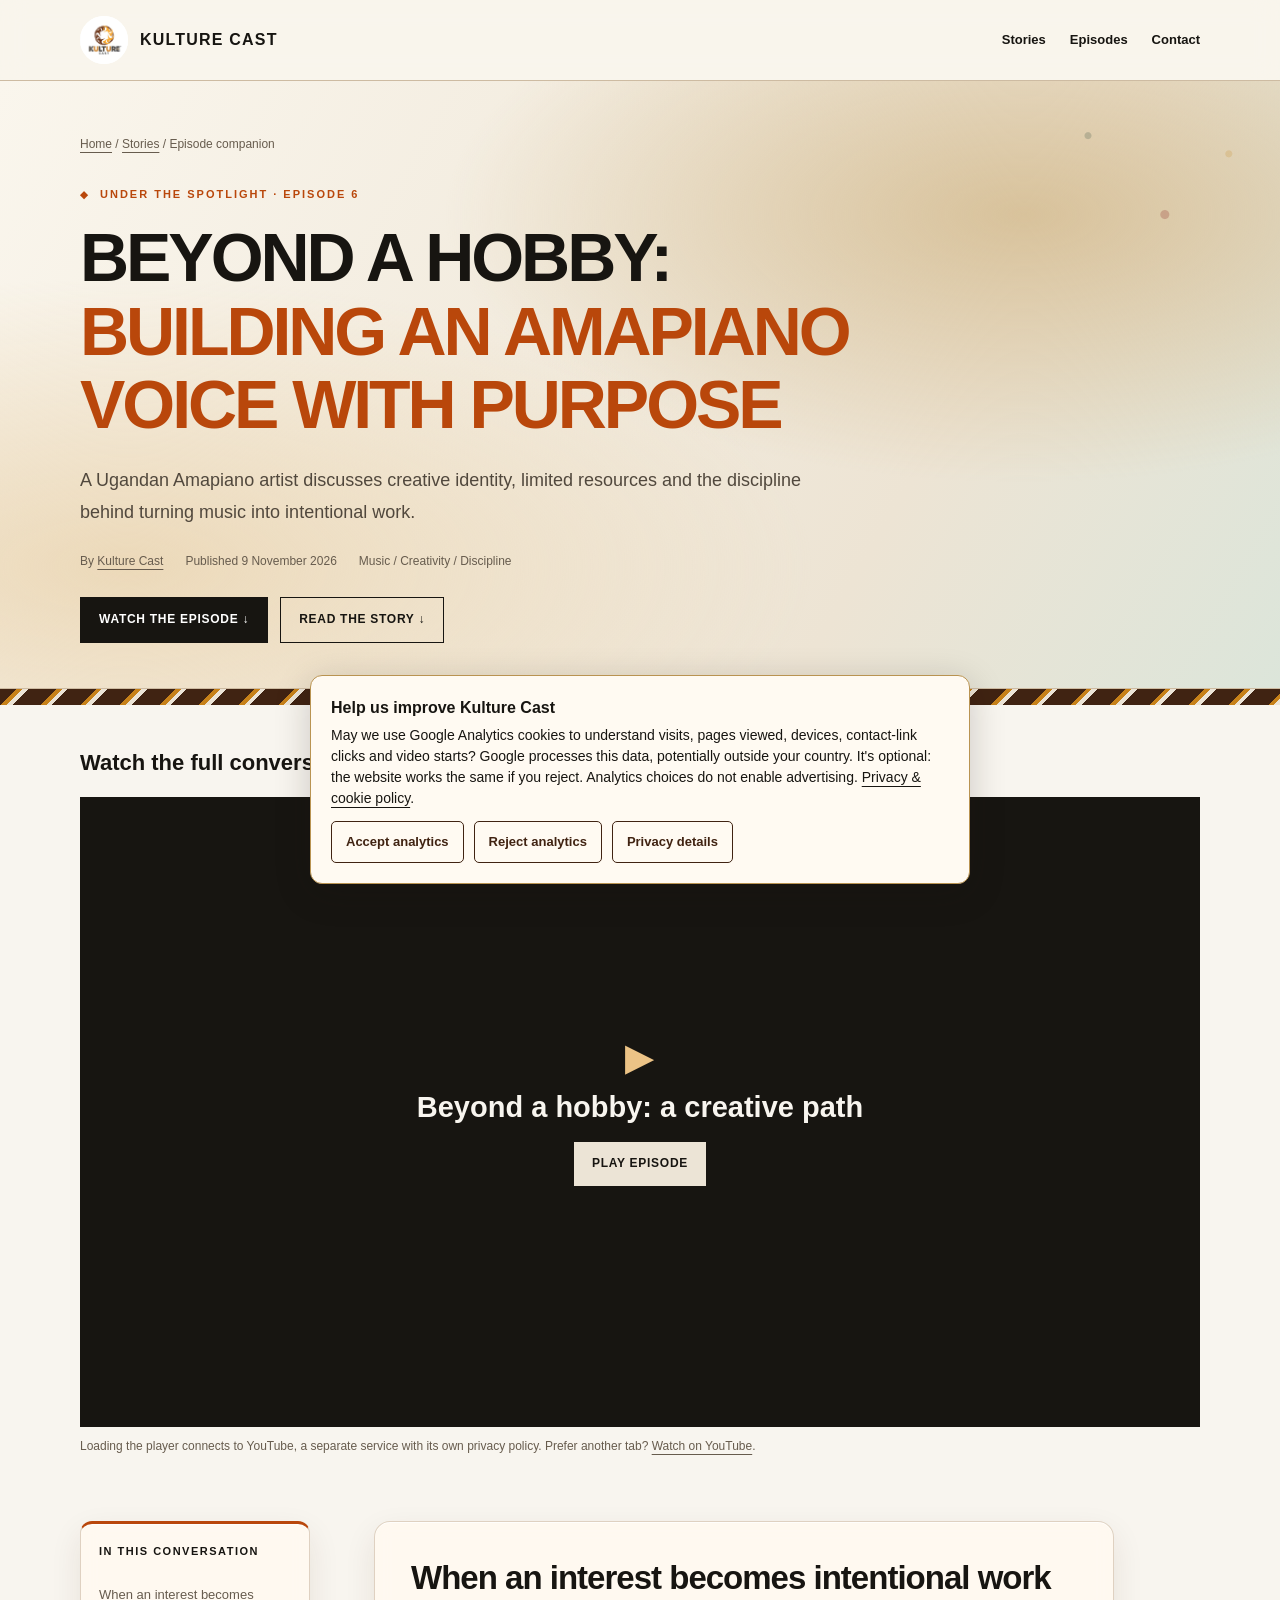
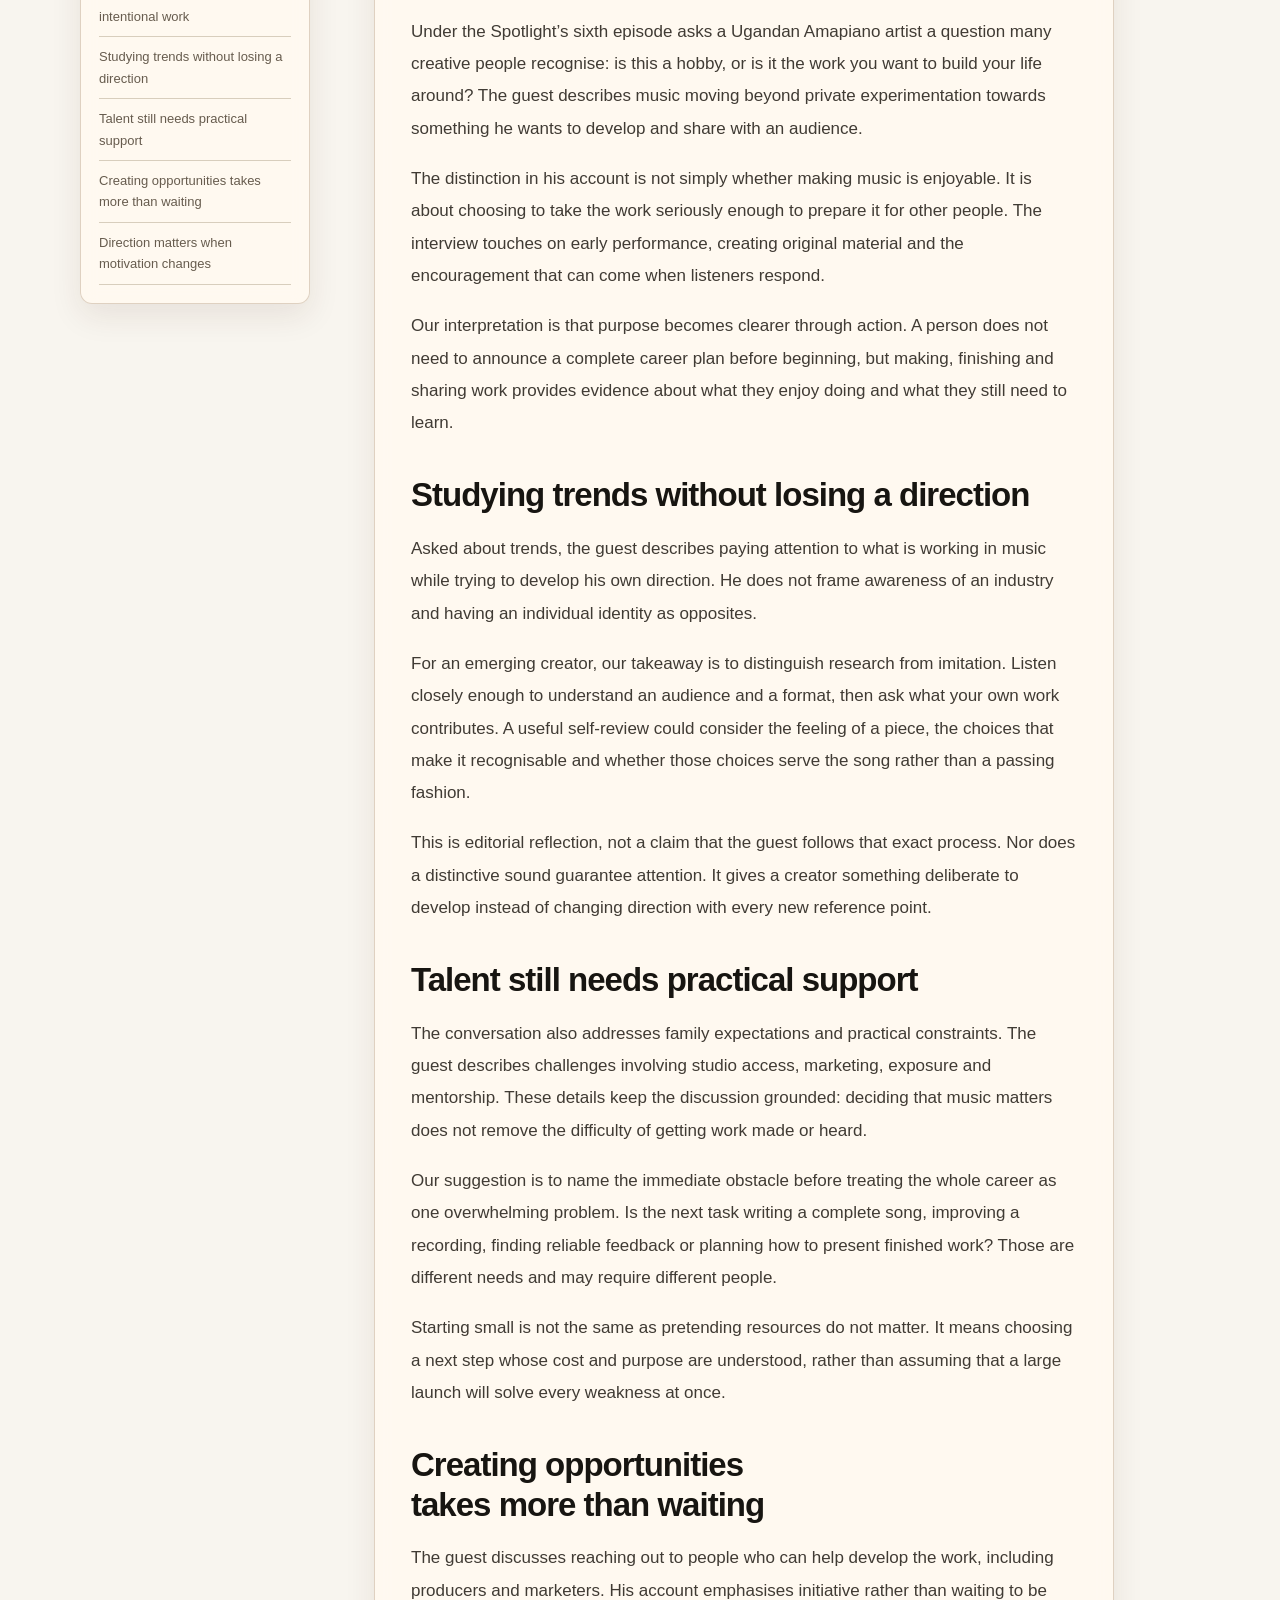
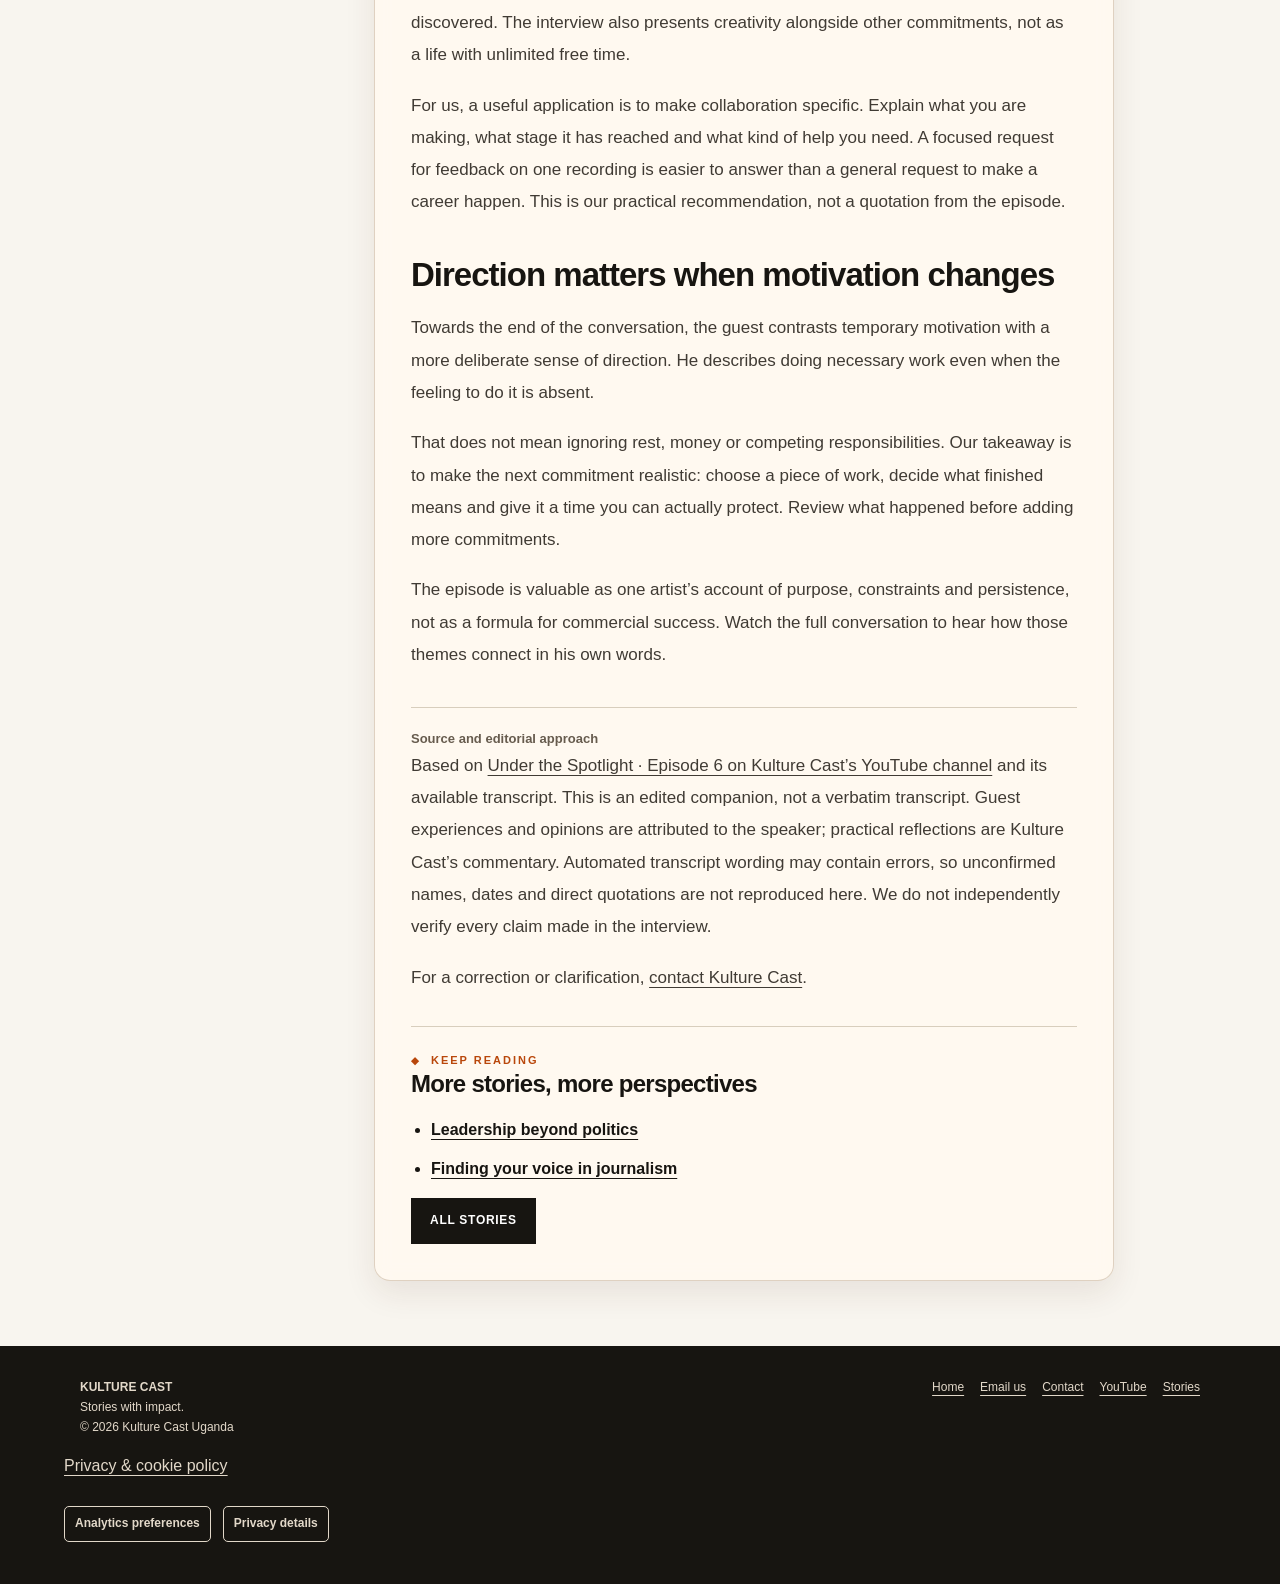
==== amapiano-creative-purpose-and-discipline.html @ ad7fc3ea "Link glass design across pages" ====
<!DOCTYPE html>

<html lang="en"><head><meta charset="utf-8"/><meta content="width=device-width,initial-scale=1" name="viewport"/><title>Beyond a Hobby: Building an Amapiano Voice with Purpose | Kulture Cast</title><meta content="A Ugandan Amapiano artist discusses creative identity, limited resources and the discipline behind turning music into intentional work." name="description"/><meta content="#402312" name="theme-color"/><style>
:root{--ink:#171511;--paper:#f8f5ef;--cream:#ece4d6;--orange:#b9470b;--brown:#402312;--gold:#c78119;--soft:#675c4e;--line:#d8cebd}*{box-sizing:border-box}html{scroll-behavior:smooth;scroll-padding-top:100px}body{margin:0;background:var(--paper);color:var(--ink);font-family:Arial,Helvetica,sans-serif;line-height:1.65}a{color:inherit;text-underline-offset:4px}button{font:inherit}a:focus-visible,button:focus-visible{outline:3px solid var(--orange);outline-offset:5px}.skip{position:absolute;top:-100px;left:20px;z-index:100;background:white;padding:12px}.skip:focus{top:10px}.wrap{width:min(1120px,calc(100% - 48px));margin:auto}.draft-bar{padding:8px 20px;text-align:center;background:var(--brown);color:white;font-size:12px;letter-spacing:.04em}.site-header{border-bottom:1px solid var(--line);background:var(--paper);position:sticky;top:0;z-index:5}.nav{min-height:80px;display:flex;align-items:center;justify-content:space-between;gap:20px}.brand{display:flex;align-items:center;gap:12px;font-size:16px;font-weight:900;letter-spacing:1.2px;text-decoration:none}.brand img{width:48px;height:48px;border-radius:50%;background:white;object-fit:contain}.nav-links{display:flex;gap:24px;font-size:13px;font-weight:700}.nav-links a{text-decoration:none}.eyebrow{font-size:11px;text-transform:uppercase;font-weight:800;letter-spacing:2px;color:var(--orange)}.eyebrow:before{content:'◆';font-size:10px;margin-right:10px}.hero{padding:54px 0 45px;background:linear-gradient(115deg,var(--paper) 60%,#ede3d4 60%);border-bottom:1px solid var(--line)}.breadcrumb{font-size:12px;color:var(--soft);margin-bottom:30px}.hero h1{max-width:980px;font-size:clamp(36px,5.5vw,68px);line-height:1.08;letter-spacing:-.045em;text-transform:uppercase;margin:18px 0 22px;text-wrap:balance}.hero h1 span{display:block;color:var(--orange)}.intro{font-size:18px;line-height:1.8;max-width:760px;color:#51483d}.meta{display:flex;flex-wrap:wrap;gap:10px 22px;font-size:12px;color:var(--soft);margin-top:24px}.hero-actions{display:flex;flex-wrap:wrap;gap:12px;margin:25px 0 0}.button{display:inline-flex;align-items:center;justify-content:center;background:var(--ink);color:white;border:1px solid var(--ink);padding:12px 18px;font-size:12px;font-weight:800;letter-spacing:.06em;text-transform:uppercase;text-decoration:none;cursor:pointer;min-height:46px}.button.alt{background:transparent;color:var(--ink)}.button:hover{background:var(--brown);color:white}.pattern{height:16px;background:repeating-linear-gradient(135deg,var(--brown) 0 12px,var(--gold) 12px 16px,var(--cream) 16px 20px,var(--brown) 20px 28px)}.watch{padding:40px 0 16px}.watch h2{font-size:22px;margin:0 0 16px}.player{aspect-ratio:16/9;background:var(--ink);color:var(--paper);display:flex;align-items:center;justify-content:center;position:relative;overflow:hidden;width:100%}.player-inner{text-align:center;max-width:560px;padding:24px}.play-icon{display:block;font-size:38px;color:#ecc386;line-height:1;margin-bottom:14px}.player h3{font-size:clamp(19px,2.5vw,29px);line-height:1.2;margin:12px 0 16px}.player .button{background:var(--cream);color:var(--ink)}.player iframe{width:100%;height:100%;border:0;position:absolute;inset:0}.small{font-size:12px;color:var(--soft)}.player-note{margin:10px 0 0}.article-layout{display:grid;grid-template-columns:230px minmax(0,1fr);gap:64px;padding:48px 0 65px;align-items:start}.toc{position:sticky;top:110px;border-top:3px solid var(--orange);padding-top:15px}.toc h2{font-size:11px;letter-spacing:1.5px;text-transform:uppercase;margin:0 0 15px}.toc a{display:block;font-size:13px;color:var(--soft);padding:9px 0;text-decoration:none;border-bottom:1px solid var(--line)}.toc a:hover{color:var(--orange)}article{max-width:740px;min-width:0}article section{margin:0 0 36px}article h2{font-size:clamp(25px,3vw,33px);letter-spacing:-.03em;line-height:1.2;margin:0 0 18px;text-wrap:balance}article p{font-size:17px;line-height:1.9;margin:0 0 18px;color:#403b34}.editorial-note{border-top:1px solid var(--line);padding-top:20px;font-size:13px;color:var(--soft)}.next{padding:26px;background:var(--cream);border-left:4px solid var(--orange);margin-top:28px}.next h2{font-size:25px}.next p{font-size:15px}.footer{background:var(--ink);color:#e2d8c9;padding:32px 0}.footer-row{display:flex;justify-content:space-between;gap:24px;flex-wrap:wrap;font-size:12px}.footer a{color:#e2d8c9}.footer-links{display:flex;flex-wrap:wrap;gap:16px}.footer-note{font-size:11px;color:#c0b5a5;margin-top:18px;max-width:680px}@media(max-width:760px){.wrap{width:calc(100% - 32px)}.nav{min-height:70px;gap:12px}.brand{font-size:13px;gap:8px;letter-spacing:.7px}.brand img{width:40px;height:40px}.nav-links{gap:12px;font-size:12px}.nav-links .optional{display:none}.hero{padding:30px 0;background:var(--paper)}.breadcrumb{margin-bottom:22px}.intro{font-size:16px}.article-layout{grid-template-columns:1fr;gap:30px;padding-top:30px}.toc{position:static}.toc-links{display:grid;grid-template-columns:1fr 1fr;gap:0 18px}.toc a{font-size:12px}.watch{padding-top:28px}.player-inner{padding:16px}.play-icon{font-size:28px;margin-bottom:8px}.player h3{margin:8px 0 12px}.player .button{padding:9px 12px;min-height:42px;font-size:11px}article p{font-size:16px}article section{margin-bottom:32px}.hero-actions .button{font-size:11px}.footer-row{flex-direction:column}.next{padding:21px}}@media(prefers-reduced-motion:reduce){html{scroll-behavior:auto}}
</style><link href="https://ongalogeorge8-blip.github.io/kulture-cast/amapiano-creative-purpose-and-discipline.html" rel="canonical"/><meta content="article" property="og:type"/><meta content="Beyond a Hobby: Building an Amapiano Voice with Purpose" property="og:title"/><meta content="A Ugandan Amapiano artist discusses creative identity, limited resources and the discipline behind turning music into intentional work." property="og:description"/><meta content="https://ongalogeorge8-blip.github.io/kulture-cast/amapiano-creative-purpose-and-discipline.html" property="og:url"/><meta content="Kulture Cast" property="og:site_name"/><style>
#kc-consent[hidden],#kc-privacy[hidden]{display:none!important}
#kc-consent{position:fixed;bottom:16px;left:16px;right:16px;z-index:1000;max-width:660px;margin:auto;padding:20px;background:#fffaf2;color:#171511;border:1px solid #b99351;border-radius:12px;box-shadow:0 8px 36px #17151133;font:14px/1.5 Arial,Helvetica,sans-serif;text-align:left}
#kc-consent p{margin:0 0 12px}#kc-consent strong{display:block;margin-bottom:5px;font-size:16px}
.kc-consent-actions{display:flex;flex-wrap:wrap;gap:10px;align-items:center}
.kc-consent-button{font:700 13px/1.4 Arial,Helvetica,sans-serif;cursor:pointer;padding:10px 14px;border:1px solid #402312;border-radius:5px;background:#fffaf2;color:#402312;min-height:42px}
.kc-consent-button:focus-visible,#kc-privacy a:focus-visible{outline:3px solid #c78119;outline-offset:3px}
#kc-privacy{max-width:600px;width:calc(100% - 32px);max-height:85vh;overflow:auto;padding:24px;border:1px solid #b99351;border-radius:12px;background:#fffaf2;color:#171511;font:15px/1.6 Arial,Helvetica,sans-serif}
#kc-privacy::backdrop{background:#17151199}#kc-privacy h2{font-size:24px;margin:0 0 14px}#kc-privacy a{text-decoration:underline}
.kc-privacy-footer{max-width:1200px;margin:16px auto 0;padding:0 24px 10px;display:flex;flex-wrap:wrap;gap:12px}
.kc-privacy-footer .kc-consent-button{background:transparent;color:inherit;border-color:currentColor;font-size:12px;min-height:36px;padding:6px 10px}
@media(max-width:400px){#kc-consent{left:8px;right:8px;bottom:8px;padding:16px}.kc-consent-actions{gap:8px}}
</style><style id="kc-editorial-style">.kc-stories{background:#ece4d6;scroll-margin-top:100px}.kc-stories-grid{display:grid;grid-template-columns:repeat(3,minmax(0,1fr));gap:20px}.kc-story{display:flex;flex-direction:column;border:1px solid #cbbda7;background:#f8f5ef;min-width:0}.kc-story-top{background:#402312;color:#edbf7a;padding:22px 24px;border-top:5px solid #c78119;display:flex;align-items:center;justify-content:space-between;gap:16px}.kc-story-top strong{font-size:40px;line-height:1}.kc-story-top span{font-size:11px;letter-spacing:1px;text-transform:uppercase;max-width:18ch}.kc-story-copy{padding:24px;display:flex;flex-direction:column;flex:1}.kc-story h3{font-size:25px;line-height:1.15;letter-spacing:-.6px;margin:10px 0 14px;text-transform:none}.kc-story h3 a{text-decoration:none}.kc-story p{font-size:14px;line-height:1.75;color:#51483d;margin:0 0 18px}.kc-story .kc-story-link{font-size:13px;font-weight:800;margin-top:auto;text-decoration:underline;text-underline-offset:4px}.kc-story .kc-story-meta{font-size:11px;color:#675c4e;margin:0 0 10px}.kc-story h3 a:hover,.kc-story-link:hover{color:#b9470b}.kc-stories-action{margin-top:26px}.kc-related{border-top:1px solid #d8cebd;margin-top:32px;padding-top:24px}.kc-related h2{font-size:24px;line-height:1.25}.kc-related ul{padding-left:20px}.kc-related li{margin:12px 0}.kc-related a{font-weight:700}.kc-mobile-menu{display:none;position:relative}.kc-mobile-menu summary{list-style:none;cursor:pointer;padding:10px 12px;border:1px solid #73685a;font-size:12px;font-weight:800;min-height:44px;display:flex;align-items:center;gap:8px}.kc-mobile-menu summary::after{content:'☰';font-size:16px}.kc-mobile-menu summary::-webkit-details-marker{display:none}.kc-mobile-menu[open] summary::after{content:'×'}.kc-mobile-menu .kc-menu-panel{position:absolute;right:0;top:calc(100% + 8px);min-width:220px;max-width:calc(100vw - 44px);padding:10px;background:#f8f5ef;border:1px solid #cbbda7;box-shadow:0 8px 24px #0002;z-index:100;display:flex;flex-direction:column}.kc-menu-panel a{display:block;padding:11px 12px;font-size:14px;font-weight:700;text-decoration:none;color:#171511}.kc-menu-panel a:hover{background:#ece4d6}.kc-mobile-menu summary:focus-visible,.kc-menu-panel a:focus-visible,.kc-story a:focus-visible{outline:3px solid #b9470b;outline-offset:3px}.kc-byline a{color:inherit}.kc-video-placeholder{width:100%;height:100%;position:absolute;inset:0;display:flex;align-items:center;justify-content:center;flex-direction:column;gap:10px;padding:20px;text-align:center;background:#171511;color:#f8f5ef}.kc-load-video{font:inherit;font-weight:800;font-size:13px;cursor:pointer;border:1px solid #edbf7a;background:#ece4d6;color:#171511;padding:14px 18px;min-height:48px}.kc-load-video:focus-visible{outline:3px solid #c78119;outline-offset:4px}.kc-video-placeholder p{color:#e7ddcb;font-size:12px;margin:0}.kc-video-placeholder .kc-play{font-size:30px;color:#edbf7a}.kc-video-tools button:disabled{opacity:.55;cursor:default}
@media(max-width:1100px){header .links{display:none}.kc-mobile-menu{display:block}}
@media(max-width:760px){.kc-stories-grid{grid-template-columns:1fr}.nav .nav-links{display:none}.kc-story h3{font-size:24px}.kc-stories{padding:58px 0}.kc-mobile-menu{display:block}.kc-video-placeholder{padding:12px;gap:6px}.kc-video-placeholder .kc-play{font-size:23px}}
@media(max-width:620px){header nav>.btn{display:none}.nav,.wrap.nav{gap:10px}.kc-mobile-menu summary{padding:8px 10px}.kc-byline{font-size:12px}}</style><meta content="Kulture Cast" name="author"/><meta content="2026-11-09T00:00:00+03:00" property="article:published_time"/><meta content="2026-11-09T00:00:00+03:00" property="article:modified_time"/><script type="application/ld+json">{"@context": "https://schema.org", "@type": "BlogPosting", "headline": "Beyond a Hobby: Building an Amapiano Voice with Purpose", "description": "A Ugandan Amapiano artist discusses creative identity, limited resources and the discipline behind turning music into intentional work.", "mainEntityOfPage": "https://ongalogeorge8-blip.github.io/kulture-cast/amapiano-creative-purpose-and-discipline.html", "url": "https://ongalogeorge8-blip.github.io/kulture-cast/amapiano-creative-purpose-and-discipline.html", "datePublished": "2026-11-09", "dateModified": "2026-11-09", "author": {"@type": "Organization", "name": "Kulture Cast", "url": "https://ongalogeorge8-blip.github.io/kulture-cast/"}, "publisher": {"@type": "Organization", "name": "Kulture Cast", "url": "https://ongalogeorge8-blip.github.io/kulture-cast/", "logo": {"@type": "ImageObject", "url": "https://ongalogeorge8-blip.github.io/kulture-cast/kulture-cast-official-logo.svg"}}, "image": "https://ongalogeorge8-blip.github.io/kulture-cast/kulture-cast-share.png", "isBasedOn": "https://www.youtube.com/watch?v=xw13rSLrHWo", "inLanguage": "en", "articleSection": "Music / Creativity / Discipline"}</script><link rel="stylesheet" href="glass.css"/>
</head><body><a class="skip" href="#article">Skip to episode article</a><header class="site-header"><nav aria-label="Main navigation" class="wrap nav"><a class="brand" href="https://ongalogeorge8-blip.github.io/kulture-cast/"><img alt="Kulture Cast logo" height="48" src="kulture-cast-official-logo.svg" width="48"/>KULTURE CAST</a><div class="nav-links"><a href="stories.html">Stories</a><a href="https://ongalogeorge8-blip.github.io/kulture-cast/#episodes">Episodes</a><a href="https://ongalogeorge8-blip.github.io/kulture-cast/#contact">Contact</a></div><details class="kc-mobile-menu"><summary>Menu</summary><div class="kc-menu-panel"><a href="stories.html">Stories</a><a href="https://ongalogeorge8-blip.github.io/kulture-cast/#updates">Latest video</a><a href="https://ongalogeorge8-blip.github.io/kulture-cast/#episodes">Episodes</a><a href="https://ongalogeorge8-blip.github.io/kulture-cast/#about">About</a><a href="https://ongalogeorge8-blip.github.io/kulture-cast/#services">Services</a><a href="https://ongalogeorge8-blip.github.io/kulture-cast/#contact">Contact</a></div></details></nav></header><main><div class="hero"><div class="wrap"><div class="breadcrumb"><a href="./">Home</a> / <a href="stories.html">Stories</a> / Episode companion</div><div class="eyebrow">Under the Spotlight · Episode 6</div><h1>Beyond a Hobby:<span>Building an Amapiano Voice with Purpose</span></h1><p class="intro">A Ugandan Amapiano artist discusses creative identity, limited resources and the discipline behind turning music into intentional work.</p><div class="meta"><span class="kc-byline">By <a href="https://ongalogeorge8-blip.github.io/kulture-cast/#about">Kulture Cast</a></span><span>Published <time datetime="2026-11-09">9 November 2026</time></span><span>Music / Creativity / Discipline</span></div><div class="hero-actions"><a class="button" href="#watch">Watch the episode ↓</a><a class="button alt" href="#article">Read the story ↓</a></div></div></div><div aria-hidden="true" class="pattern"></div><section aria-labelledby="watch-title" class="wrap watch" id="watch"><h2 id="watch-title">Watch the full conversation</h2><div class="player" id="player"><div class="player-inner"><span aria-hidden="true" class="play-icon">▶</span><h3>Beyond a hobby: a creative path</h3><button class="button" id="load-video" type="button" data-src="https://www.youtube-nocookie.com/embed/xw13rSLrHWo?rel=0" data-title="Beyond a Hobby: Building an Amapiano Voice with Purpose">Load YouTube player</button></div></div><p class="small player-note">Loading the player connects to YouTube, a separate service with its own privacy policy. Prefer another tab? <a href="https://www.youtube.com/watch?v=xw13rSLrHWo" rel="noopener noreferrer" target="_blank">Watch on YouTube</a>.</p></section><div class="wrap article-layout"><aside aria-label="Article contents" class="toc"><h2>In this conversation</h2><div class="toc-links"><a href="#purpose">When an interest becomes intentional work</a><a href="#identity">Studying trends without losing a direction</a><a href="#resources">Talent still needs practical support</a><a href="#opportunity">Creating opportunities takes more than waiting</a><a href="#discipline">Direction matters when motivation changes</a></div></aside><article aria-label="Episode companion article" id="article"><section id="purpose"><h2>When an interest becomes intentional work</h2><p>Under the Spotlight’s sixth episode asks a Ugandan Amapiano artist a question many creative people recognise: is this a hobby, or is it the work you want to build your life around? The guest describes music moving beyond private experimentation towards something he wants to develop and share with an audience.</p><p>The distinction in his account is not simply whether making music is enjoyable. It is about choosing to take the work seriously enough to prepare it for other people. The interview touches on early performance, creating original material and the encouragement that can come when listeners respond.</p><p>Our interpretation is that purpose becomes clearer through action. A person does not need to announce a complete career plan before beginning, but making, finishing and sharing work provides evidence about what they enjoy doing and what they still need to learn.</p></section><section id="identity"><h2>Studying trends without losing a direction</h2><p>Asked about trends, the guest describes paying attention to what is working in music while trying to develop his own direction. He does not frame awareness of an industry and having an individual identity as opposites.</p><p>For an emerging creator, our takeaway is to distinguish research from imitation. Listen closely enough to understand an audience and a format, then ask what your own work contributes. A useful self-review could consider the feeling of a piece, the choices that make it recognisable and whether those choices serve the song rather than a passing fashion.</p><p>This is editorial reflection, not a claim that the guest follows that exact process. Nor does a distinctive sound guarantee attention. It gives a creator something deliberate to develop instead of changing direction with every new reference point.</p></section><section id="resources"><h2>Talent still needs practical support</h2><p>The conversation also addresses family expectations and practical constraints. The guest describes challenges involving studio access, marketing, exposure and mentorship. These details keep the discussion grounded: deciding that music matters does not remove the difficulty of getting work made or heard.</p><p>Our suggestion is to name the immediate obstacle before treating the whole career as one overwhelming problem. Is the next task writing a complete song, improving a recording, finding reliable feedback or planning how to present finished work? Those are different needs and may require different people.</p><p>Starting small is not the same as pretending resources do not matter. It means choosing a next step whose cost and purpose are understood, rather than assuming that a large launch will solve every weakness at once.</p></section><section id="opportunity"><h2>Creating opportunities takes more than waiting</h2><p>The guest discusses reaching out to people who can help develop the work, including producers and marketers. His account emphasises initiative rather than waiting to be discovered. The interview also presents creativity alongside other commitments, not as a life with unlimited free time.</p><p>For us, a useful application is to make collaboration specific. Explain what you are making, what stage it has reached and what kind of help you need. A focused request for feedback on one recording is easier to answer than a general request to make a career happen. This is our practical recommendation, not a quotation from the episode.</p></section><section id="discipline"><h2>Direction matters when motivation changes</h2><p>Towards the end of the conversation, the guest contrasts temporary motivation with a more deliberate sense of direction. He describes doing necessary work even when the feeling to do it is absent.</p><p>That does not mean ignoring rest, money or competing responsibilities. Our takeaway is to make the next commitment realistic: choose a piece of work, decide what finished means and give it a time you can actually protect. Review what happened before adding more commitments.</p><p>The episode is valuable as one artist’s account of purpose, constraints and persistence, not as a formula for commercial success. Watch the full conversation to hear how those themes connect in his own words.</p></section><div class="editorial-note"><strong>Source and editorial approach</strong><p>Based on <a href="https://www.youtube.com/watch?v=xw13rSLrHWo" rel="noopener noreferrer" target="_blank">Under the Spotlight · Episode 6 on Kulture Cast’s YouTube channel</a> and its available transcript. This is an edited companion, not a verbatim transcript. Guest experiences and opinions are attributed to the speaker; practical reflections are Kulture Cast’s commentary. Automated transcript wording may contain errors, so unconfirmed names, dates and direct quotations are not reproduced here. We do not independently verify every claim made in the interview.</p><p>For a correction or clarification, <a href="mailto:kulturecast3@gmail.com">contact Kulture Cast</a>.</p></div><div class="kc-related"><div class="eyebrow">Keep reading</div><h2>More stories, more perspectives</h2><ul><li><a href="okot-boniface-henry-leadership-beyond-politics.html">Leadership beyond politics</a></li><li><a href="journalism-persistence-and-public-responsibility.html">Finding your voice in journalism</a></li></ul><a class="button" href="stories.html">All stories</a></div></article></div></main><footer class="footer"><div class="wrap"><div class="footer-row"><div><strong>KULTURE CAST</strong><br/>Stories with impact.<br/>© 2026 Kulture Cast Uganda</div><div class="footer-links"><a href="https://ongalogeorge8-blip.github.io/kulture-cast/">Home</a><a href="mailto:kulturecast3@gmail.com">Email us</a><a href="https://ongalogeorge8-blip.github.io/kulture-cast/#contact">Contact</a><a href="https://www.youtube.com/@kulturecast">YouTube</a><a href="stories.html">Stories</a></div></div></div><div class="kc-privacy-footer"><a href="privacy.html">Privacy &amp; cookie policy</a></div></footer><script id="kc-video-loading" src="video-player.js"></script><section aria-label="Optional visitor analytics" hidden="" id="kc-consent">
<strong>Help us improve Kulture Cast</strong>
<p>May we use Google Analytics cookies to understand visits, pages viewed, devices, contact-link clicks and video starts? Google processes this data, potentially outside your country. It's optional: the website works the same if you reject. Analytics choices do not enable advertising. <a href="privacy.html">Privacy &amp; cookie policy</a>.</p>
<div class="kc-consent-actions"><button class="kc-consent-button" id="kc-accept" type="button">Accept analytics</button><button class="kc-consent-button" id="kc-reject" type="button">Reject analytics</button><button class="kc-consent-button" data-kc-privacy="" type="button">Privacy details</button></div>
</section><dialog aria-labelledby="kc-privacy-title" id="kc-privacy">
<h2 id="kc-privacy-title">Privacy, cookies and your choices</h2>
<p><strong>Optional Analytics.</strong> Google Analytics runs only after you choose Accept analytics. It helps us measure visits, pages viewed, approximate location, device type, referring websites, approved sharing-source labels, contact-link clicks, social-link clicks, video-player loads and actual video starts. A contact click is not a confirmed booking. Google may process this information outside your country.</p>
<p>Analytics uses first-party cookies such as <code>_ga</code>, configured for a maximum lifetime of 13 months. Google signals and Analytics advertising personalization are disabled. Our tracking setup excludes query strings and fragments from the page address and sends only the referring site's origin. Custom action events use fixed method, placement, platform and video labels, not contact addresses, phone numbers, message contents or link destinations. Only approved, non-personal campaign labels are accepted. We do not intentionally send names, email addresses or message contents to Analytics.</p>
<p>Your Analytics choice is saved in this browser's local storage. Rejecting does not prevent access. Use Analytics preferences in the footer to change your choice. Changes apply across open tabs of this site. Rejecting later stops future Analytics tracking and removes accessible Analytics cookies; it does not erase data already sent to Google.</p>
<p><strong>No website ad service is currently enabled.</strong> If Google AdSense is introduced, Google and any participating ad vendors may use cookies or similar technologies to serve, measure and, with the necessary consent, personalize ads based on visits to this and other websites. Non-personalized ads may still use cookies. This Analytics notice is not advertising consent.</p>
<p>YouTube players on the homepage and episode stories load only when you request them. Loading a player connects to YouTube independently of your Analytics choice. External platforms and our website host process information under their own policies.</p>
<p><a href="privacy.html">Read the full privacy and cookie policy</a> for hosting, contact messages, possible advertising, regional consent requirements, opt-out links and privacy requests.</p>
<button class="kc-consent-button" id="kc-privacy-close" type="button">Close privacy details</button>
</dialog><script src="tracking.js"></script><script id="kc-navigation">(function(){document.querySelectorAll('.kc-mobile-menu').forEach(function(m){m.querySelectorAll('a').forEach(function(a){a.addEventListener('click',function(){m.open=false;});});document.addEventListener('keydown',function(e){if(e.key==='Escape'&&m.open){m.open=false;m.querySelector('summary').focus();}});document.addEventListener('click',function(e){if(m.open&&!m.contains(e.target))m.open=false;});});})();</script></body></html>
---- glass.css ----
/* Kulture Cast glass treatment: warm brand tones and festive green, without extra assets. */
:root{--glass-light:rgba(255,250,241,.88);--glass-border:rgba(120,83,42,.24);--glass-shadow:0 12px 32px rgba(64,35,18,.09),inset 0 1px 0 rgba(255,255,255,.8)}
/* Solid, readable surfaces are the default for browsers without backdrop filters. */
.hero{background:radial-gradient(circle at 96% 12%,#c9933940 0 3px,transparent 4px),radial-gradient(circle at 91% 22%,#8b292440 0 4px,transparent 5px),radial-gradient(circle at 85% 9%,#1d3c3033 0 3px,transparent 4px),radial-gradient(ellipse at 80% 22%,#d8c29b 0,transparent 40%),radial-gradient(ellipse at 10% 80%,#ecd9b9 0,transparent 42%),linear-gradient(120deg,#faf6ed,#ede4d4 70%,#dce5da)}
header:not(.site-header),.site-header{background:#f9f5ec;border-bottom:1px solid #cdbba2}
.hero .logo-card{background:#fffaf0;border:8px solid #fffaf0;border-radius:18px;box-shadow:0 20px 45px #4023122e,10px 10px 0 #1d3c30;overflow:hidden}
.hero .logo-card img{border-radius:10px}
.kc-stories,.services,.episodes,.about,.team,.values,.social-highlights{background-image:radial-gradient(ellipse at 10% 12%,rgba(202,153,72,.15),transparent 42%),radial-gradient(ellipse at 95% 80%,rgba(29,60,48,.09),transparent 45%)}
.service,.kc-story,.episode-card,.person,.value,.social-work:not(.poster){background:#fffaf2;border:1px solid var(--glass-border);border-radius:14px;box-shadow:var(--glass-shadow);overflow:hidden}
.service{border-top:4px solid #b67419}.kc-story-top{border-radius:13px 13px 0 0}.value-grid{gap:12px;border:0}.value:nth-child(odd){background:#fbf3e7}.person{border-top:4px solid #402312}.person:nth-child(2),.person:nth-child(5){border-top-color:#b9470b}
.statement-grid{gap:14px;background:transparent}.statement article,.statement article:last-child{border:1px solid #ffffff45;border-radius:14px;box-shadow:0 14px 32px #17151130,inset 0 1px 0 #ffffff35}.statement article{background:#503020}.statement article:last-child{background:#a84314}
.contact{background-image:radial-gradient(ellipse at 12% 18%,#f1c778 0,transparent 50%),radial-gradient(ellipse at 90% 80%,#9e7c39 0,transparent 45%)}
.contact-box{background:#252019;border:1px solid #ffffff55;border-radius:16px;box-shadow:0 14px 35px #40231238,inset 0 1px 0 #ffffff35}
.social-work.poster{border-radius:14px;overflow:hidden}
.kc-mobile-menu .kc-menu-panel{background:#fffaf2;border-radius:12px}
/* Editorial pages share the same visual language, with high-contrast reading surfaces. */
.site-header+.hero,.site-header~main .hero{border-bottom:1px solid #cdbba2}
.article-layout article{background:#fffaf2;border:1px solid var(--glass-border);border-radius:16px;padding:clamp(20px,3vw,36px);box-shadow:var(--glass-shadow)}
.toc{background:#fffaf2;border:1px solid var(--glass-border);border-top:3px solid #b9470b;border-radius:12px;padding:18px;box-shadow:var(--glass-shadow)}
.next{border-radius:0 12px 12px 0}
@supports ((backdrop-filter:blur(1px)) or (-webkit-backdrop-filter:blur(1px))){
 header:not(.site-header),.site-header{background:rgba(249,245,236,.88);-webkit-backdrop-filter:blur(12px);backdrop-filter:blur(12px)}
 .hero .logo-card{background:rgba(255,250,240,.75);border-color:rgba(255,250,240,.75);-webkit-backdrop-filter:blur(10px);backdrop-filter:blur(10px)}
 .service,.kc-story,.episode-card,.person,.value,.value:nth-child(odd),.social-work:not(.poster),.article-layout article,.toc{background:var(--glass-light);-webkit-backdrop-filter:blur(8px);backdrop-filter:blur(8px)}
 .statement article{background:rgba(87,49,27,.82);-webkit-backdrop-filter:blur(8px);backdrop-filter:blur(8px)}
 .statement article:last-child{background:rgba(157,58,15,.90)}
 .contact-box{background:rgba(37,32,25,.90);-webkit-backdrop-filter:blur(8px);backdrop-filter:blur(8px)}
 .kc-mobile-menu .kc-menu-panel{background:rgba(255,250,242,.97)}
}
@media (prefers-reduced-transparency:reduce){
 header:not(.site-header),.site-header,.service,.kc-story,.episode-card,.person,.value,.value:nth-child(odd),.social-work:not(.poster),.article-layout article,.toc,.kc-mobile-menu .kc-menu-panel{background:#fffaf2;-webkit-backdrop-filter:none;backdrop-filter:none}
 .hero .logo-card{background:#fffaf0;border-color:#fffaf0;-webkit-backdrop-filter:none;backdrop-filter:none}
 .statement article{background:#503020;-webkit-backdrop-filter:none;backdrop-filter:none}.statement article:last-child{background:#a84314}.contact-box{background:#252019;-webkit-backdrop-filter:none;backdrop-filter:none}
}
@media(max-width:620px){.hero .logo-card{border-width:6px;box-shadow:0 12px 28px #4023122e,7px 7px 0 #1d3c30}.value-grid{gap:10px}.article-layout article{padding:20px}}
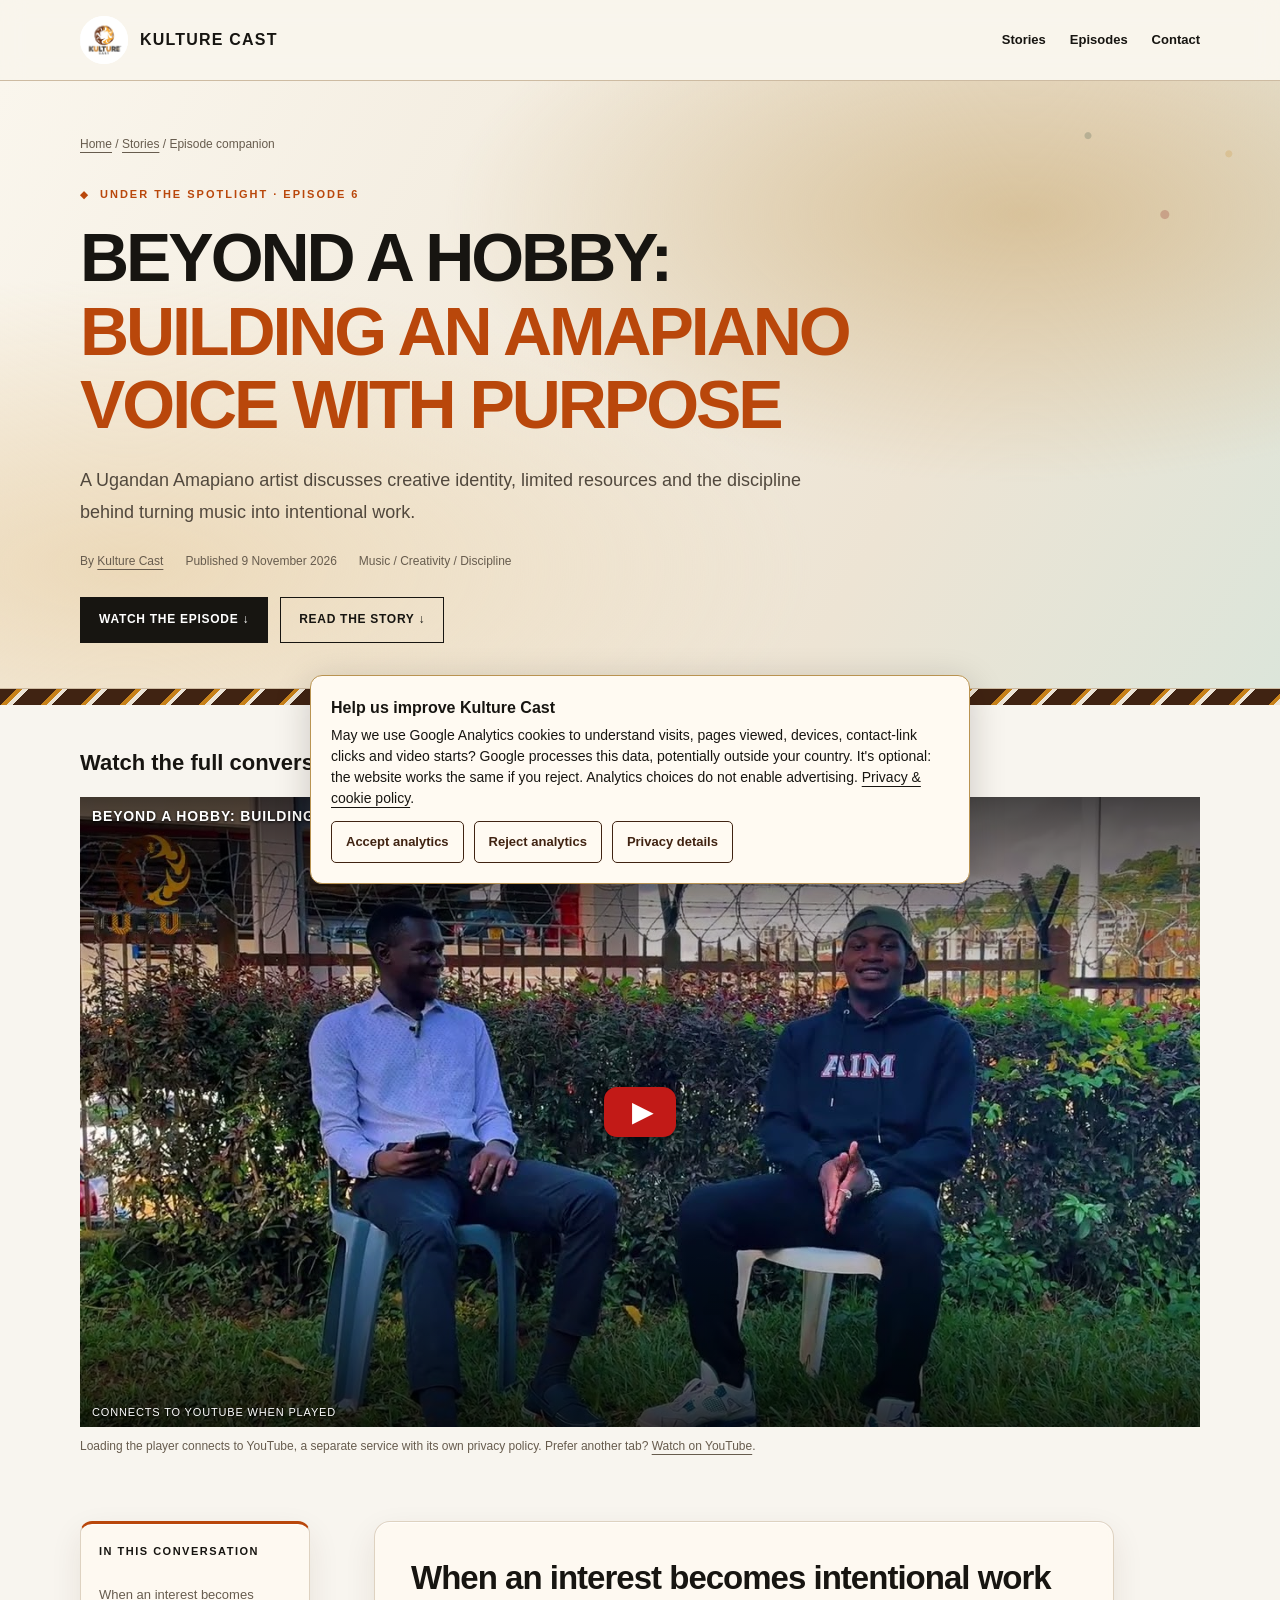
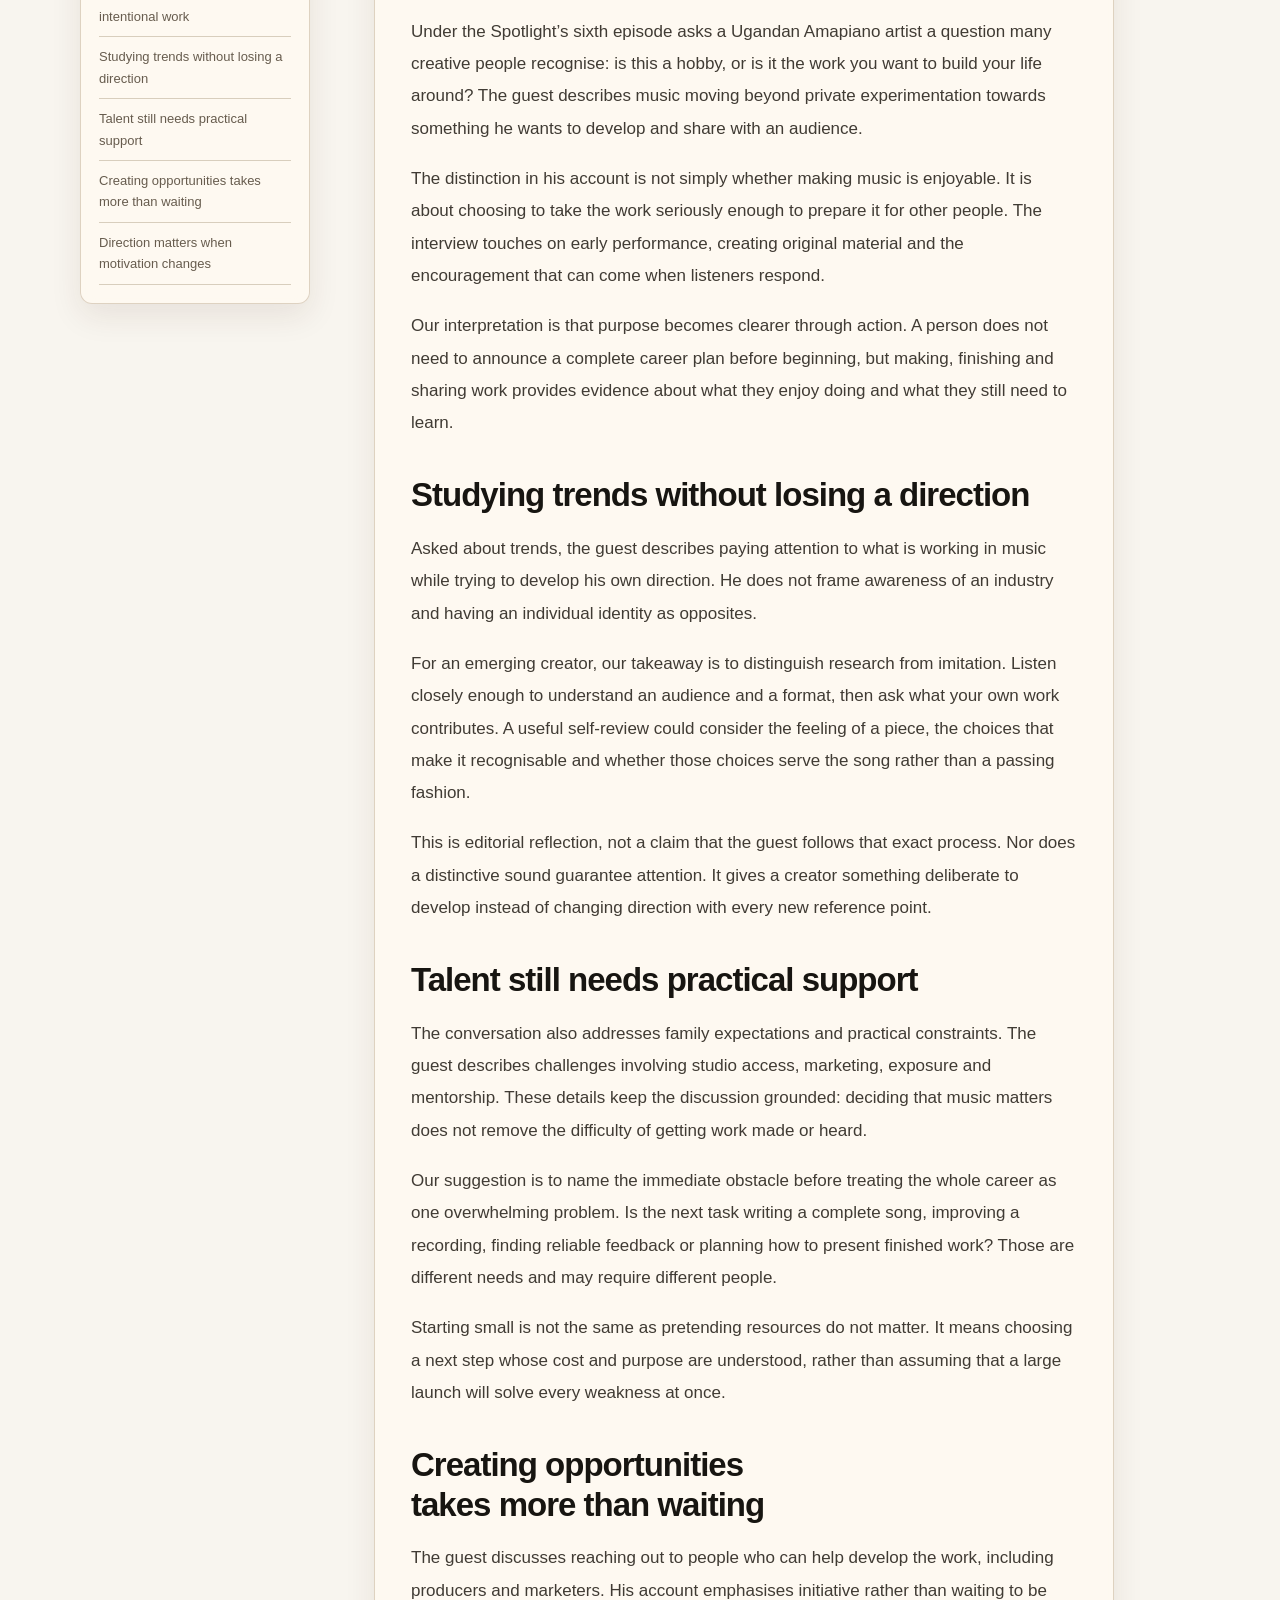
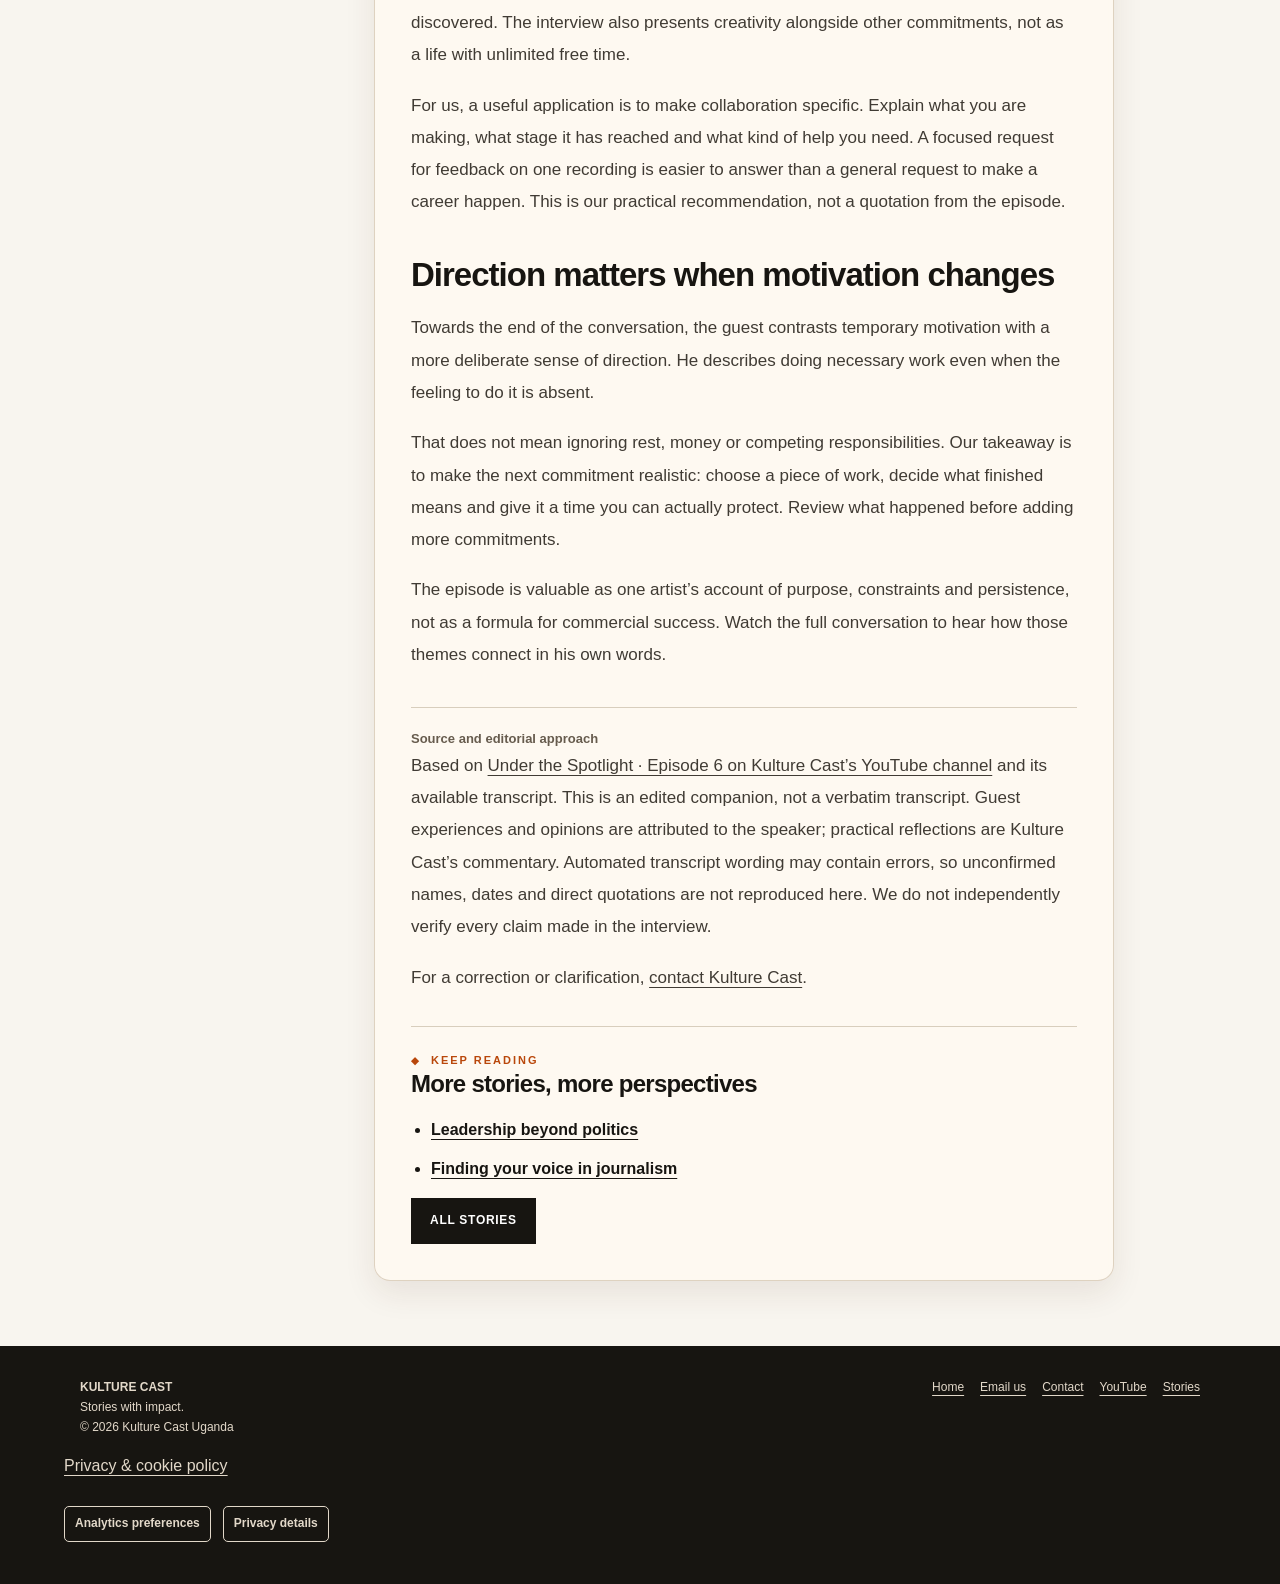
==== commit 2b3d9bbf: "Add click-to-play thumbnail previews" ====
--- a/amapiano-creative-purpose-and-discipline.html
+++ b/amapiano-creative-purpose-and-discipline.html
@@ -17,8 +17,8 @@
 </style><style id="kc-editorial-style">.kc-stories{background:#ece4d6;scroll-margin-top:100px}.kc-stories-grid{display:grid;grid-template-columns:repeat(3,minmax(0,1fr));gap:20px}.kc-story{display:flex;flex-direction:column;border:1px solid #cbbda7;background:#f8f5ef;min-width:0}.kc-story-top{background:#402312;color:#edbf7a;padding:22px 24px;border-top:5px solid #c78119;display:flex;align-items:center;justify-content:space-between;gap:16px}.kc-story-top strong{font-size:40px;line-height:1}.kc-story-top span{font-size:11px;letter-spacing:1px;text-transform:uppercase;max-width:18ch}.kc-story-copy{padding:24px;display:flex;flex-direction:column;flex:1}.kc-story h3{font-size:25px;line-height:1.15;letter-spacing:-.6px;margin:10px 0 14px;text-transform:none}.kc-story h3 a{text-decoration:none}.kc-story p{font-size:14px;line-height:1.75;color:#51483d;margin:0 0 18px}.kc-story .kc-story-link{font-size:13px;font-weight:800;margin-top:auto;text-decoration:underline;text-underline-offset:4px}.kc-story .kc-story-meta{font-size:11px;color:#675c4e;margin:0 0 10px}.kc-story h3 a:hover,.kc-story-link:hover{color:#b9470b}.kc-stories-action{margin-top:26px}.kc-related{border-top:1px solid #d8cebd;margin-top:32px;padding-top:24px}.kc-related h2{font-size:24px;line-height:1.25}.kc-related ul{padding-left:20px}.kc-related li{margin:12px 0}.kc-related a{font-weight:700}.kc-mobile-menu{display:none;position:relative}.kc-mobile-menu summary{list-style:none;cursor:pointer;padding:10px 12px;border:1px solid #73685a;font-size:12px;font-weight:800;min-height:44px;display:flex;align-items:center;gap:8px}.kc-mobile-menu summary::after{content:'☰';font-size:16px}.kc-mobile-menu summary::-webkit-details-marker{display:none}.kc-mobile-menu[open] summary::after{content:'×'}.kc-mobile-menu .kc-menu-panel{position:absolute;right:0;top:calc(100% + 8px);min-width:220px;max-width:calc(100vw - 44px);padding:10px;background:#f8f5ef;border:1px solid #cbbda7;box-shadow:0 8px 24px #0002;z-index:100;display:flex;flex-direction:column}.kc-menu-panel a{display:block;padding:11px 12px;font-size:14px;font-weight:700;text-decoration:none;color:#171511}.kc-menu-panel a:hover{background:#ece4d6}.kc-mobile-menu summary:focus-visible,.kc-menu-panel a:focus-visible,.kc-story a:focus-visible{outline:3px solid #b9470b;outline-offset:3px}.kc-byline a{color:inherit}.kc-video-placeholder{width:100%;height:100%;position:absolute;inset:0;display:flex;align-items:center;justify-content:center;flex-direction:column;gap:10px;padding:20px;text-align:center;background:#171511;color:#f8f5ef}.kc-load-video{font:inherit;font-weight:800;font-size:13px;cursor:pointer;border:1px solid #edbf7a;background:#ece4d6;color:#171511;padding:14px 18px;min-height:48px}.kc-load-video:focus-visible{outline:3px solid #c78119;outline-offset:4px}.kc-video-placeholder p{color:#e7ddcb;font-size:12px;margin:0}.kc-video-placeholder .kc-play{font-size:30px;color:#edbf7a}.kc-video-tools button:disabled{opacity:.55;cursor:default}
 @media(max-width:1100px){header .links{display:none}.kc-mobile-menu{display:block}}
 @media(max-width:760px){.kc-stories-grid{grid-template-columns:1fr}.nav .nav-links{display:none}.kc-story h3{font-size:24px}.kc-stories{padding:58px 0}.kc-mobile-menu{display:block}.kc-video-placeholder{padding:12px;gap:6px}.kc-video-placeholder .kc-play{font-size:23px}}
-@media(max-width:620px){header nav>.btn{display:none}.nav,.wrap.nav{gap:10px}.kc-mobile-menu summary{padding:8px 10px}.kc-byline{font-size:12px}}</style><meta content="Kulture Cast" name="author"/><meta content="2026-11-09T00:00:00+03:00" property="article:published_time"/><meta content="2026-11-09T00:00:00+03:00" property="article:modified_time"/><script type="application/ld+json">{"@context": "https://schema.org", "@type": "BlogPosting", "headline": "Beyond a Hobby: Building an Amapiano Voice with Purpose", "description": "A Ugandan Amapiano artist discusses creative identity, limited resources and the discipline behind turning music into intentional work.", "mainEntityOfPage": "https://ongalogeorge8-blip.github.io/kulture-cast/amapiano-creative-purpose-and-discipline.html", "url": "https://ongalogeorge8-blip.github.io/kulture-cast/amapiano-creative-purpose-and-discipline.html", "datePublished": "2026-11-09", "dateModified": "2026-11-09", "author": {"@type": "Organization", "name": "Kulture Cast", "url": "https://ongalogeorge8-blip.github.io/kulture-cast/"}, "publisher": {"@type": "Organization", "name": "Kulture Cast", "url": "https://ongalogeorge8-blip.github.io/kulture-cast/", "logo": {"@type": "ImageObject", "url": "https://ongalogeorge8-blip.github.io/kulture-cast/kulture-cast-official-logo.svg"}}, "image": "https://ongalogeorge8-blip.github.io/kulture-cast/kulture-cast-share.png", "isBasedOn": "https://www.youtube.com/watch?v=xw13rSLrHWo", "inLanguage": "en", "articleSection": "Music / Creativity / Discipline"}</script><link rel="stylesheet" href="glass.css"/>
-</head><body><a class="skip" href="#article">Skip to episode article</a><header class="site-header"><nav aria-label="Main navigation" class="wrap nav"><a class="brand" href="https://ongalogeorge8-blip.github.io/kulture-cast/"><img alt="Kulture Cast logo" height="48" src="kulture-cast-official-logo.svg" width="48"/>KULTURE CAST</a><div class="nav-links"><a href="stories.html">Stories</a><a href="https://ongalogeorge8-blip.github.io/kulture-cast/#episodes">Episodes</a><a href="https://ongalogeorge8-blip.github.io/kulture-cast/#contact">Contact</a></div><details class="kc-mobile-menu"><summary>Menu</summary><div class="kc-menu-panel"><a href="stories.html">Stories</a><a href="https://ongalogeorge8-blip.github.io/kulture-cast/#updates">Latest video</a><a href="https://ongalogeorge8-blip.github.io/kulture-cast/#episodes">Episodes</a><a href="https://ongalogeorge8-blip.github.io/kulture-cast/#about">About</a><a href="https://ongalogeorge8-blip.github.io/kulture-cast/#services">Services</a><a href="https://ongalogeorge8-blip.github.io/kulture-cast/#contact">Contact</a></div></details></nav></header><main><div class="hero"><div class="wrap"><div class="breadcrumb"><a href="./">Home</a> / <a href="stories.html">Stories</a> / Episode companion</div><div class="eyebrow">Under the Spotlight · Episode 6</div><h1>Beyond a Hobby:<span>Building an Amapiano Voice with Purpose</span></h1><p class="intro">A Ugandan Amapiano artist discusses creative identity, limited resources and the discipline behind turning music into intentional work.</p><div class="meta"><span class="kc-byline">By <a href="https://ongalogeorge8-blip.github.io/kulture-cast/#about">Kulture Cast</a></span><span>Published <time datetime="2026-11-09">9 November 2026</time></span><span>Music / Creativity / Discipline</span></div><div class="hero-actions"><a class="button" href="#watch">Watch the episode ↓</a><a class="button alt" href="#article">Read the story ↓</a></div></div></div><div aria-hidden="true" class="pattern"></div><section aria-labelledby="watch-title" class="wrap watch" id="watch"><h2 id="watch-title">Watch the full conversation</h2><div class="player" id="player"><div class="player-inner"><span aria-hidden="true" class="play-icon">▶</span><h3>Beyond a hobby: a creative path</h3><button class="button" id="load-video" type="button" data-src="https://www.youtube-nocookie.com/embed/xw13rSLrHWo?rel=0" data-title="Beyond a Hobby: Building an Amapiano Voice with Purpose">Load YouTube player</button></div></div><p class="small player-note">Loading the player connects to YouTube, a separate service with its own privacy policy. Prefer another tab? <a href="https://www.youtube.com/watch?v=xw13rSLrHWo" rel="noopener noreferrer" target="_blank">Watch on YouTube</a>.</p></section><div class="wrap article-layout"><aside aria-label="Article contents" class="toc"><h2>In this conversation</h2><div class="toc-links"><a href="#purpose">When an interest becomes intentional work</a><a href="#identity">Studying trends without losing a direction</a><a href="#resources">Talent still needs practical support</a><a href="#opportunity">Creating opportunities takes more than waiting</a><a href="#discipline">Direction matters when motivation changes</a></div></aside><article aria-label="Episode companion article" id="article"><section id="purpose"><h2>When an interest becomes intentional work</h2><p>Under the Spotlight’s sixth episode asks a Ugandan Amapiano artist a question many creative people recognise: is this a hobby, or is it the work you want to build your life around? The guest describes music moving beyond private experimentation towards something he wants to develop and share with an audience.</p><p>The distinction in his account is not simply whether making music is enjoyable. It is about choosing to take the work seriously enough to prepare it for other people. The interview touches on early performance, creating original material and the encouragement that can come when listeners respond.</p><p>Our interpretation is that purpose becomes clearer through action. A person does not need to announce a complete career plan before beginning, but making, finishing and sharing work provides evidence about what they enjoy doing and what they still need to learn.</p></section><section id="identity"><h2>Studying trends without losing a direction</h2><p>Asked about trends, the guest describes paying attention to what is working in music while trying to develop his own direction. He does not frame awareness of an industry and having an individual identity as opposites.</p><p>For an emerging creator, our takeaway is to distinguish research from imitation. Listen closely enough to understand an audience and a format, then ask what your own work contributes. A useful self-review could consider the feeling of a piece, the choices that make it recognisable and whether those choices serve the song rather than a passing fashion.</p><p>This is editorial reflection, not a claim that the guest follows that exact process. Nor does a distinctive sound guarantee attention. It gives a creator something deliberate to develop instead of changing direction with every new reference point.</p></section><section id="resources"><h2>Talent still needs practical support</h2><p>The conversation also addresses family expectations and practical constraints. The guest describes challenges involving studio access, marketing, exposure and mentorship. These details keep the discussion grounded: deciding that music matters does not remove the difficulty of getting work made or heard.</p><p>Our suggestion is to name the immediate obstacle before treating the whole career as one overwhelming problem. Is the next task writing a complete song, improving a recording, finding reliable feedback or planning how to present finished work? Those are different needs and may require different people.</p><p>Starting small is not the same as pretending resources do not matter. It means choosing a next step whose cost and purpose are understood, rather than assuming that a large launch will solve every weakness at once.</p></section><section id="opportunity"><h2>Creating opportunities takes more than waiting</h2><p>The guest discusses reaching out to people who can help develop the work, including producers and marketers. His account emphasises initiative rather than waiting to be discovered. The interview also presents creativity alongside other commitments, not as a life with unlimited free time.</p><p>For us, a useful application is to make collaboration specific. Explain what you are making, what stage it has reached and what kind of help you need. A focused request for feedback on one recording is easier to answer than a general request to make a career happen. This is our practical recommendation, not a quotation from the episode.</p></section><section id="discipline"><h2>Direction matters when motivation changes</h2><p>Towards the end of the conversation, the guest contrasts temporary motivation with a more deliberate sense of direction. He describes doing necessary work even when the feeling to do it is absent.</p><p>That does not mean ignoring rest, money or competing responsibilities. Our takeaway is to make the next commitment realistic: choose a piece of work, decide what finished means and give it a time you can actually protect. Review what happened before adding more commitments.</p><p>The episode is valuable as one artist’s account of purpose, constraints and persistence, not as a formula for commercial success. Watch the full conversation to hear how those themes connect in his own words.</p></section><div class="editorial-note"><strong>Source and editorial approach</strong><p>Based on <a href="https://www.youtube.com/watch?v=xw13rSLrHWo" rel="noopener noreferrer" target="_blank">Under the Spotlight · Episode 6 on Kulture Cast’s YouTube channel</a> and its available transcript. This is an edited companion, not a verbatim transcript. Guest experiences and opinions are attributed to the speaker; practical reflections are Kulture Cast’s commentary. Automated transcript wording may contain errors, so unconfirmed names, dates and direct quotations are not reproduced here. We do not independently verify every claim made in the interview.</p><p>For a correction or clarification, <a href="mailto:kulturecast3@gmail.com">contact Kulture Cast</a>.</p></div><div class="kc-related"><div class="eyebrow">Keep reading</div><h2>More stories, more perspectives</h2><ul><li><a href="okot-boniface-henry-leadership-beyond-politics.html">Leadership beyond politics</a></li><li><a href="journalism-persistence-and-public-responsibility.html">Finding your voice in journalism</a></li></ul><a class="button" href="stories.html">All stories</a></div></article></div></main><footer class="footer"><div class="wrap"><div class="footer-row"><div><strong>KULTURE CAST</strong><br/>Stories with impact.<br/>© 2026 Kulture Cast Uganda</div><div class="footer-links"><a href="https://ongalogeorge8-blip.github.io/kulture-cast/">Home</a><a href="mailto:kulturecast3@gmail.com">Email us</a><a href="https://ongalogeorge8-blip.github.io/kulture-cast/#contact">Contact</a><a href="https://www.youtube.com/@kulturecast">YouTube</a><a href="stories.html">Stories</a></div></div></div><div class="kc-privacy-footer"><a href="privacy.html">Privacy &amp; cookie policy</a></div></footer><script id="kc-video-loading" src="video-player.js"></script><section aria-label="Optional visitor analytics" hidden="" id="kc-consent">
+@media(max-width:620px){header nav>.btn{display:none}.nav,.wrap.nav{gap:10px}.kc-mobile-menu summary{padding:8px 10px}.kc-byline{font-size:12px}}</style><meta content="Kulture Cast" name="author"/><meta content="2026-11-09T00:00:00+03:00" property="article:published_time"/><meta content="2026-11-09T00:00:00+03:00" property="article:modified_time"/><script type="application/ld+json">{"@context": "https://schema.org", "@type": "BlogPosting", "headline": "Beyond a Hobby: Building an Amapiano Voice with Purpose", "description": "A Ugandan Amapiano artist discusses creative identity, limited resources and the discipline behind turning music into intentional work.", "mainEntityOfPage": "https://ongalogeorge8-blip.github.io/kulture-cast/amapiano-creative-purpose-and-discipline.html", "url": "https://ongalogeorge8-blip.github.io/kulture-cast/amapiano-creative-purpose-and-discipline.html", "datePublished": "2026-11-09", "dateModified": "2026-11-09", "author": {"@type": "Organization", "name": "Kulture Cast", "url": "https://ongalogeorge8-blip.github.io/kulture-cast/"}, "publisher": {"@type": "Organization", "name": "Kulture Cast", "url": "https://ongalogeorge8-blip.github.io/kulture-cast/", "logo": {"@type": "ImageObject", "url": "https://ongalogeorge8-blip.github.io/kulture-cast/kulture-cast-official-logo.svg"}}, "image": "https://ongalogeorge8-blip.github.io/kulture-cast/kulture-cast-share.png", "isBasedOn": "https://www.youtube.com/watch?v=xw13rSLrHWo", "inLanguage": "en", "articleSection": "Music / Creativity / Discipline"}</script><link rel="stylesheet" href="glass.css"/><link rel="stylesheet" href="thumbnail-preview.css"/>
+</head><body><a class="skip" href="#article">Skip to episode article</a><header class="site-header"><nav aria-label="Main navigation" class="wrap nav"><a class="brand" href="https://ongalogeorge8-blip.github.io/kulture-cast/"><img alt="Kulture Cast logo" height="48" src="kulture-cast-official-logo.svg" width="48"/>KULTURE CAST</a><div class="nav-links"><a href="stories.html">Stories</a><a href="https://ongalogeorge8-blip.github.io/kulture-cast/#episodes">Episodes</a><a href="https://ongalogeorge8-blip.github.io/kulture-cast/#contact">Contact</a></div><details class="kc-mobile-menu"><summary>Menu</summary><div class="kc-menu-panel"><a href="stories.html">Stories</a><a href="https://ongalogeorge8-blip.github.io/kulture-cast/#updates">Latest video</a><a href="https://ongalogeorge8-blip.github.io/kulture-cast/#episodes">Episodes</a><a href="https://ongalogeorge8-blip.github.io/kulture-cast/#about">About</a><a href="https://ongalogeorge8-blip.github.io/kulture-cast/#services">Services</a><a href="https://ongalogeorge8-blip.github.io/kulture-cast/#contact">Contact</a></div></details></nav></header><main><div class="hero"><div class="wrap"><div class="breadcrumb"><a href="./">Home</a> / <a href="stories.html">Stories</a> / Episode companion</div><div class="eyebrow">Under the Spotlight · Episode 6</div><h1>Beyond a Hobby:<span>Building an Amapiano Voice with Purpose</span></h1><p class="intro">A Ugandan Amapiano artist discusses creative identity, limited resources and the discipline behind turning music into intentional work.</p><div class="meta"><span class="kc-byline">By <a href="https://ongalogeorge8-blip.github.io/kulture-cast/#about">Kulture Cast</a></span><span>Published <time datetime="2026-11-09">9 November 2026</time></span><span>Music / Creativity / Discipline</span></div><div class="hero-actions"><a class="button" href="#watch">Watch the episode ↓</a><a class="button alt" href="#article">Read the story ↓</a></div></div></div><div aria-hidden="true" class="pattern"></div><section aria-labelledby="watch-title" class="wrap watch" id="watch"><h2 id="watch-title">Watch the full conversation</h2><div class="player" id="player"><div class="player-inner"><button class="kc-thumbnail-play button" id="load-video" type="button" data-src="https://www.youtube-nocookie.com/embed/xw13rSLrHWo?rel=0" data-title="Beyond a Hobby: Building an Amapiano Voice with Purpose" data-video="xw13rSLrHWo" aria-label="Play Beyond a Hobby: Building an Amapiano Voice with Purpose. Connects to YouTube."><span class="kc-preview-title" aria-hidden="true">Beyond a Hobby: Building an Amapiano Voice with Purpose</span><span class="kc-preview-icon" aria-hidden="true">▶</span><span class="kc-preview-note" aria-hidden="true">Connects to YouTube when played</span></button></div></div><p class="small player-note">Loading the player connects to YouTube, a separate service with its own privacy policy. Prefer another tab? <a href="https://www.youtube.com/watch?v=xw13rSLrHWo" rel="noopener noreferrer" target="_blank">Watch on YouTube</a>.</p></section><div class="wrap article-layout"><aside aria-label="Article contents" class="toc"><h2>In this conversation</h2><div class="toc-links"><a href="#purpose">When an interest becomes intentional work</a><a href="#identity">Studying trends without losing a direction</a><a href="#resources">Talent still needs practical support</a><a href="#opportunity">Creating opportunities takes more than waiting</a><a href="#discipline">Direction matters when motivation changes</a></div></aside><article aria-label="Episode companion article" id="article"><section id="purpose"><h2>When an interest becomes intentional work</h2><p>Under the Spotlight’s sixth episode asks a Ugandan Amapiano artist a question many creative people recognise: is this a hobby, or is it the work you want to build your life around? The guest describes music moving beyond private experimentation towards something he wants to develop and share with an audience.</p><p>The distinction in his account is not simply whether making music is enjoyable. It is about choosing to take the work seriously enough to prepare it for other people. The interview touches on early performance, creating original material and the encouragement that can come when listeners respond.</p><p>Our interpretation is that purpose becomes clearer through action. A person does not need to announce a complete career plan before beginning, but making, finishing and sharing work provides evidence about what they enjoy doing and what they still need to learn.</p></section><section id="identity"><h2>Studying trends without losing a direction</h2><p>Asked about trends, the guest describes paying attention to what is working in music while trying to develop his own direction. He does not frame awareness of an industry and having an individual identity as opposites.</p><p>For an emerging creator, our takeaway is to distinguish research from imitation. Listen closely enough to understand an audience and a format, then ask what your own work contributes. A useful self-review could consider the feeling of a piece, the choices that make it recognisable and whether those choices serve the song rather than a passing fashion.</p><p>This is editorial reflection, not a claim that the guest follows that exact process. Nor does a distinctive sound guarantee attention. It gives a creator something deliberate to develop instead of changing direction with every new reference point.</p></section><section id="resources"><h2>Talent still needs practical support</h2><p>The conversation also addresses family expectations and practical constraints. The guest describes challenges involving studio access, marketing, exposure and mentorship. These details keep the discussion grounded: deciding that music matters does not remove the difficulty of getting work made or heard.</p><p>Our suggestion is to name the immediate obstacle before treating the whole career as one overwhelming problem. Is the next task writing a complete song, improving a recording, finding reliable feedback or planning how to present finished work? Those are different needs and may require different people.</p><p>Starting small is not the same as pretending resources do not matter. It means choosing a next step whose cost and purpose are understood, rather than assuming that a large launch will solve every weakness at once.</p></section><section id="opportunity"><h2>Creating opportunities takes more than waiting</h2><p>The guest discusses reaching out to people who can help develop the work, including producers and marketers. His account emphasises initiative rather than waiting to be discovered. The interview also presents creativity alongside other commitments, not as a life with unlimited free time.</p><p>For us, a useful application is to make collaboration specific. Explain what you are making, what stage it has reached and what kind of help you need. A focused request for feedback on one recording is easier to answer than a general request to make a career happen. This is our practical recommendation, not a quotation from the episode.</p></section><section id="discipline"><h2>Direction matters when motivation changes</h2><p>Towards the end of the conversation, the guest contrasts temporary motivation with a more deliberate sense of direction. He describes doing necessary work even when the feeling to do it is absent.</p><p>That does not mean ignoring rest, money or competing responsibilities. Our takeaway is to make the next commitment realistic: choose a piece of work, decide what finished means and give it a time you can actually protect. Review what happened before adding more commitments.</p><p>The episode is valuable as one artist’s account of purpose, constraints and persistence, not as a formula for commercial success. Watch the full conversation to hear how those themes connect in his own words.</p></section><div class="editorial-note"><strong>Source and editorial approach</strong><p>Based on <a href="https://www.youtube.com/watch?v=xw13rSLrHWo" rel="noopener noreferrer" target="_blank">Under the Spotlight · Episode 6 on Kulture Cast’s YouTube channel</a> and its available transcript. This is an edited companion, not a verbatim transcript. Guest experiences and opinions are attributed to the speaker; practical reflections are Kulture Cast’s commentary. Automated transcript wording may contain errors, so unconfirmed names, dates and direct quotations are not reproduced here. We do not independently verify every claim made in the interview.</p><p>For a correction or clarification, <a href="mailto:kulturecast3@gmail.com">contact Kulture Cast</a>.</p></div><div class="kc-related"><div class="eyebrow">Keep reading</div><h2>More stories, more perspectives</h2><ul><li><a href="okot-boniface-henry-leadership-beyond-politics.html">Leadership beyond politics</a></li><li><a href="journalism-persistence-and-public-responsibility.html">Finding your voice in journalism</a></li></ul><a class="button" href="stories.html">All stories</a></div></article></div></main><footer class="footer"><div class="wrap"><div class="footer-row"><div><strong>KULTURE CAST</strong><br/>Stories with impact.<br/>© 2026 Kulture Cast Uganda</div><div class="footer-links"><a href="https://ongalogeorge8-blip.github.io/kulture-cast/">Home</a><a href="mailto:kulturecast3@gmail.com">Email us</a><a href="https://ongalogeorge8-blip.github.io/kulture-cast/#contact">Contact</a><a href="https://www.youtube.com/@kulturecast">YouTube</a><a href="stories.html">Stories</a></div></div></div><div class="kc-privacy-footer"><a href="privacy.html">Privacy &amp; cookie policy</a></div></footer><script id="kc-video-loading" src="video-player.js"></script><section aria-label="Optional visitor analytics" hidden="" id="kc-consent">
 <strong>Help us improve Kulture Cast</strong>
 <p>May we use Google Analytics cookies to understand visits, pages viewed, devices, contact-link clicks and video starts? Google processes this data, potentially outside your country. It's optional: the website works the same if you reject. Analytics choices do not enable advertising. <a href="privacy.html">Privacy &amp; cookie policy</a>.</p>
 <div class="kc-consent-actions"><button class="kc-consent-button" id="kc-accept" type="button">Accept analytics</button><button class="kc-consent-button" id="kc-reject" type="button">Reject analytics</button><button class="kc-consent-button" data-kc-privacy="" type="button">Privacy details</button></div>
--- a/glass.css
+++ b/glass.css
@@ -1,5 +1,5 @@
 /* Kulture Cast glass treatment: warm brand tones and festive green, without extra assets. */
-:root{--glass-light:rgba(255,250,241,.88);--glass-border:rgba(120,83,42,.24);--glass-shadow:0 12px 32px rgba(64,35,18,.09),inset 0 1px 0 rgba(255,255,255,.8)}
+:root{--glass-light:rgba(255,250,241,.78);--glass-border:rgba(120,83,42,.24);--glass-shadow:0 12px 32px rgba(64,35,18,.09),inset 0 1px 0 rgba(255,255,255,.8)}
 /* Solid, readable surfaces are the default for browsers without backdrop filters. */
 .hero{background:radial-gradient(circle at 96% 12%,#c9933940 0 3px,transparent 4px),radial-gradient(circle at 91% 22%,#8b292440 0 4px,transparent 5px),radial-gradient(circle at 85% 9%,#1d3c3033 0 3px,transparent 4px),radial-gradient(ellipse at 80% 22%,#d8c29b 0,transparent 40%),radial-gradient(ellipse at 10% 80%,#ecd9b9 0,transparent 42%),linear-gradient(120deg,#faf6ed,#ede4d4 70%,#dce5da)}
 header:not(.site-header),.site-header{background:#f9f5ec;border-bottom:1px solid #cdbba2}
@@ -21,7 +21,8 @@
 @supports ((backdrop-filter:blur(1px)) or (-webkit-backdrop-filter:blur(1px))){
  header:not(.site-header),.site-header{background:rgba(249,245,236,.88);-webkit-backdrop-filter:blur(12px);backdrop-filter:blur(12px)}
  .hero .logo-card{background:rgba(255,250,240,.75);border-color:rgba(255,250,240,.75);-webkit-backdrop-filter:blur(10px);backdrop-filter:blur(10px)}
- .service,.kc-story,.episode-card,.person,.value,.value:nth-child(odd),.social-work:not(.poster),.article-layout article,.toc{background:var(--glass-light);-webkit-backdrop-filter:blur(8px);backdrop-filter:blur(8px)}
+ .service,.kc-story,.person,.value,.value:nth-child(odd),.social-work:not(.poster),.article-layout article,.toc{background:var(--glass-light);-webkit-backdrop-filter:blur(8px);backdrop-filter:blur(8px)}
+ .episode-card{background:var(--glass-light)}
  .statement article{background:rgba(87,49,27,.82);-webkit-backdrop-filter:blur(8px);backdrop-filter:blur(8px)}
  .statement article:last-child{background:rgba(157,58,15,.90)}
  .contact-box{background:rgba(37,32,25,.90);-webkit-backdrop-filter:blur(8px);backdrop-filter:blur(8px)}
@@ -33,3 +34,19 @@
  .statement article{background:#503020;-webkit-backdrop-filter:none;backdrop-filter:none}.statement article:last-child{background:#a84314}.contact-box{background:#252019;-webkit-backdrop-filter:none;backdrop-filter:none}
 }
 @media(max-width:620px){.hero .logo-card{border-width:6px;box-shadow:0 12px 28px #4023122e,7px 7px 0 #1d3c30}.value-grid{gap:10px}.article-layout article{padding:20px}}
+
+/* Gentle, short-lived motion: text remains visible and settles after 4.5 seconds. */
+@media (prefers-reduced-motion: no-preference){
+ @keyframes kcWordSway{0%,100%{transform:translateY(0)}50%{transform:translateY(-3px)}}
+ @keyframes kcRibbonSway{0%,100%{transform:translateX(0)}50%{transform:translateX(3px)}}
+ @keyframes kcGlassFloat{0%,100%{transform:translateY(0)}50%{transform:translateY(-5px)}}
+ .hero h1 .title-line:last-child,.site-header ~ main .hero h1 span{display:block;animation:kcWordSway 4.5s ease-in-out 1}
+ .marquee.marquee span{display:inline-block;max-width:100%;animation:kcRibbonSway 4.5s ease-in-out 1}
+ .hero .logo-card{animation:kcGlassFloat 4.5s ease-in-out 1}
+ .service,.kc-story,.person,.value,.social-work:not(.poster),.statement article,.toc{transition:transform .25s ease,box-shadow .25s ease}
+ @media (hover:hover){.service:hover,.kc-story:hover,.person:hover,.value:hover,.social-work:not(.poster):hover,.statement article:hover,.toc:hover{transform:translateY(-3px)}}
+ .kc-story:focus-within,.social-work:not(.poster):focus-within{transform:translateY(-3px)}
+}
+@media (prefers-reduced-data: reduce){.hero h1 .title-line:last-child,.site-header ~ main .hero h1 span,.marquee.marquee span,.hero .logo-card{animation:none!important}.service,.kc-story,.person,.value,.social-work:not(.poster),.statement article,.toc{transition:none!important}}
+/* Prevent intrinsic card sizing from widening narrow screens. */
+@media(max-width:620px){.statement-grid{grid-template-columns:minmax(0,1fr)}.statement article{min-width:0;overflow-wrap:anywhere}}
--- a/thumbnail-preview.css
+++ b/thumbnail-preview.css
@@ -0,0 +1,23 @@
+/* Self-hosted episode previews: no YouTube connection until play is requested. */
+.kc-video-placeholder, #player.player .player-inner {
+  position: absolute; inset: 0; width: 100%; height: 100%; max-width: none;
+  padding: 0; background: #28190f;
+}
+.kc-video-placeholder .kc-thumbnail-play, #player.player .kc-thumbnail-play {
+  display: block; position: absolute; inset: 0; width: 100%; height: 100%;
+  min-height: 0; padding: 0; border: 0; border-radius: 0; cursor: pointer;
+  color: white; background-color: #28190f; background-position: center;
+  background-repeat: no-repeat; background-size: cover; text-align: left;
+  font: 700 14px/1.3 Arial, sans-serif;
+}
+.kc-thumbnail-play[data-video="B8n3CETZu_Y"] { background-image: url('thumbnails/B8n3CETZu_Y-branded.svg'); }
+.kc-thumbnail-play[data-video="GE6H7DMoaIY"] { background-image: url('thumbnails/GE6H7DMoaIY-maxresdefault.jpg'); }
+.kc-thumbnail-play[data-video="xw13rSLrHWo"] { background-image: url('thumbnails/xw13rSLrHWo-maxresdefault.jpg'); }
+.kc-thumbnail-play::before { content: ''; position: absolute; inset: 0; background: linear-gradient(to bottom, rgba(0,0,0,.72), transparent 35%, transparent 65%, rgba(0,0,0,.78)); }
+.kc-thumbnail-play .kc-preview-title, .kc-thumbnail-play .kc-preview-note { position: absolute; left: 0; right: 0; color: #fff; text-shadow: 0 1px 3px #000; }
+.kc-thumbnail-play .kc-preview-title { top: 0; padding: 10px 12px; }
+.kc-thumbnail-play .kc-preview-note { bottom: 0; padding: 8px 12px; font-size: 11px; font-weight: 400; }
+.kc-thumbnail-play .kc-preview-icon { position: absolute; left: 50%; top: 50%; transform: translate(-50%, -50%); display: grid; place-items: center; width: 72px; height: 50px; padding-left: 4px; border-radius: 13px; background: #c21a17; color: #fff; font-size: 26px; line-height: 1; box-shadow: 0 2px 10px #0009; }
+.kc-thumbnail-play:hover .kc-preview-icon, .kc-thumbnail-play:focus-visible .kc-preview-icon { background: #e21b17; }
+.kc-video-placeholder .kc-thumbnail-play:focus-visible, #player.player .kc-thumbnail-play:focus-visible { outline: 3px solid #ffca6d; outline-offset: -5px; }
+@media (forced-colors: active) { .kc-thumbnail-play .kc-preview-icon { border: 2px solid ButtonText; } }
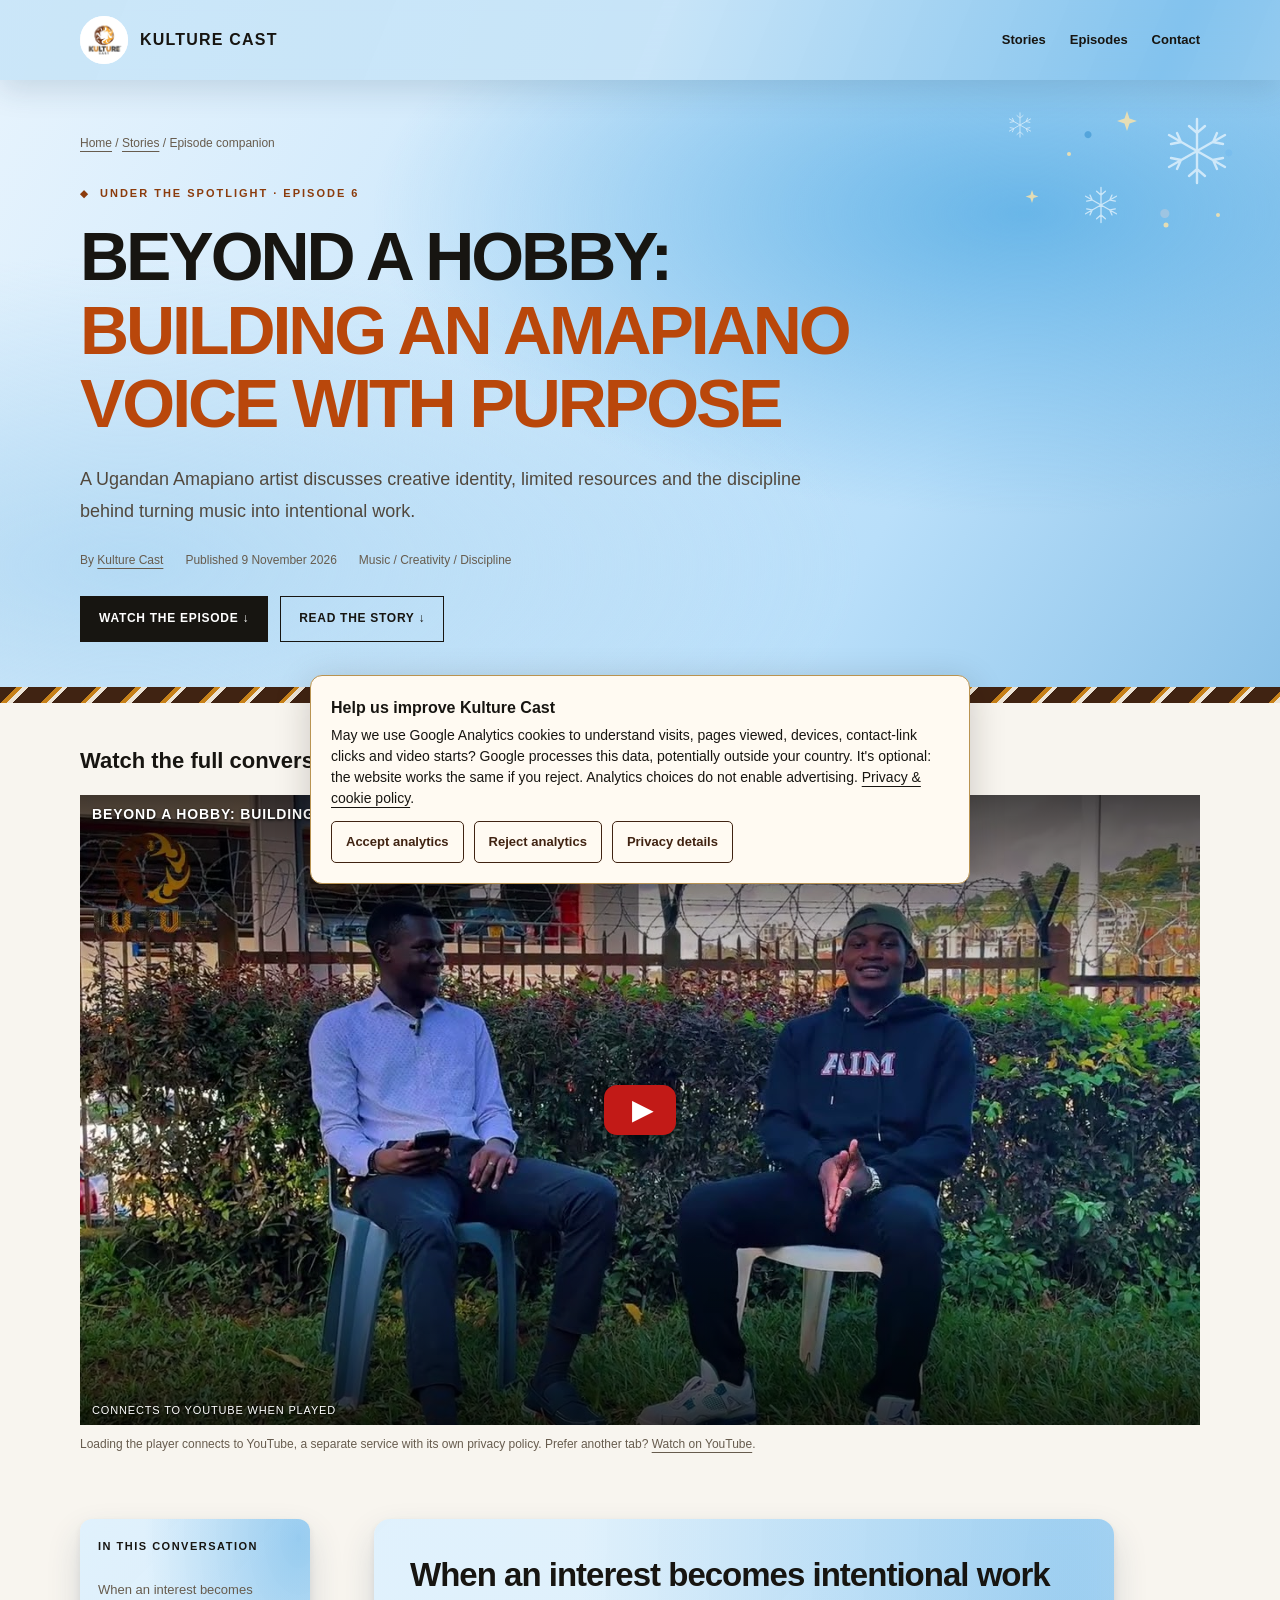
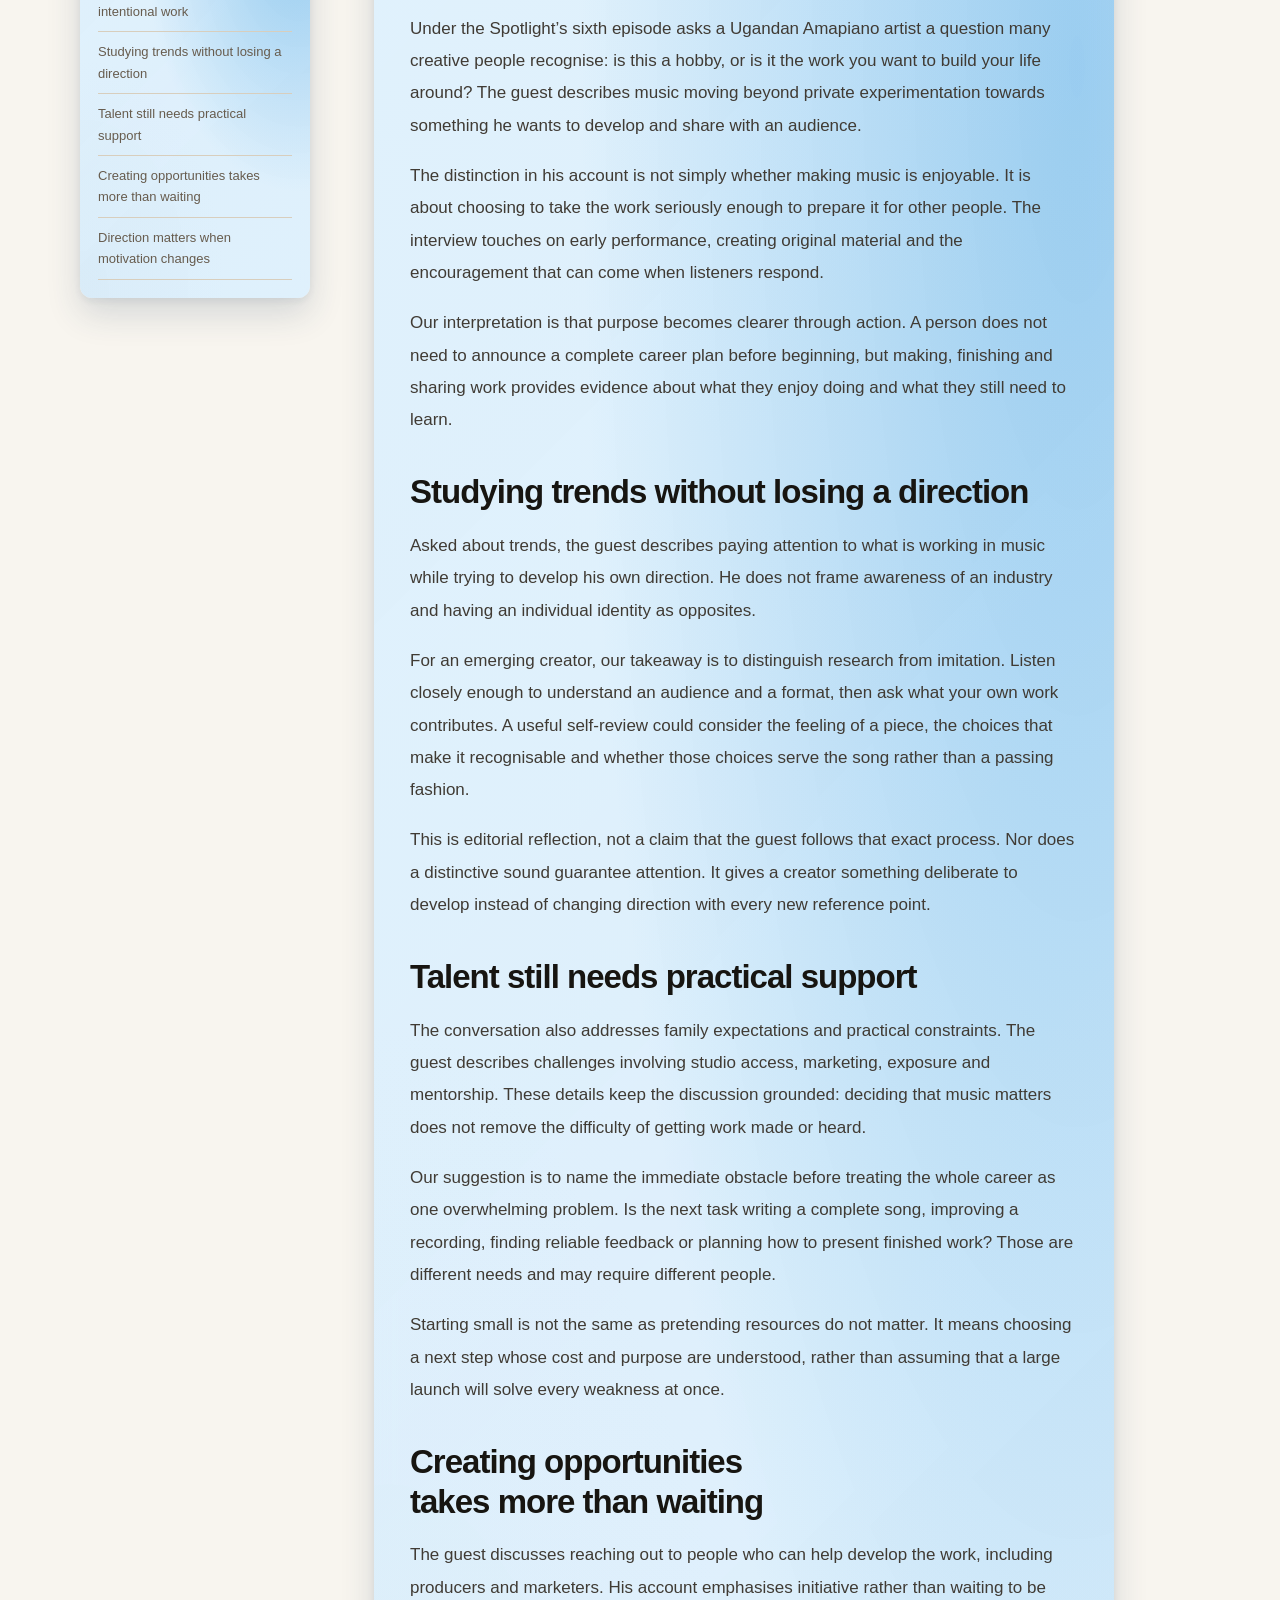
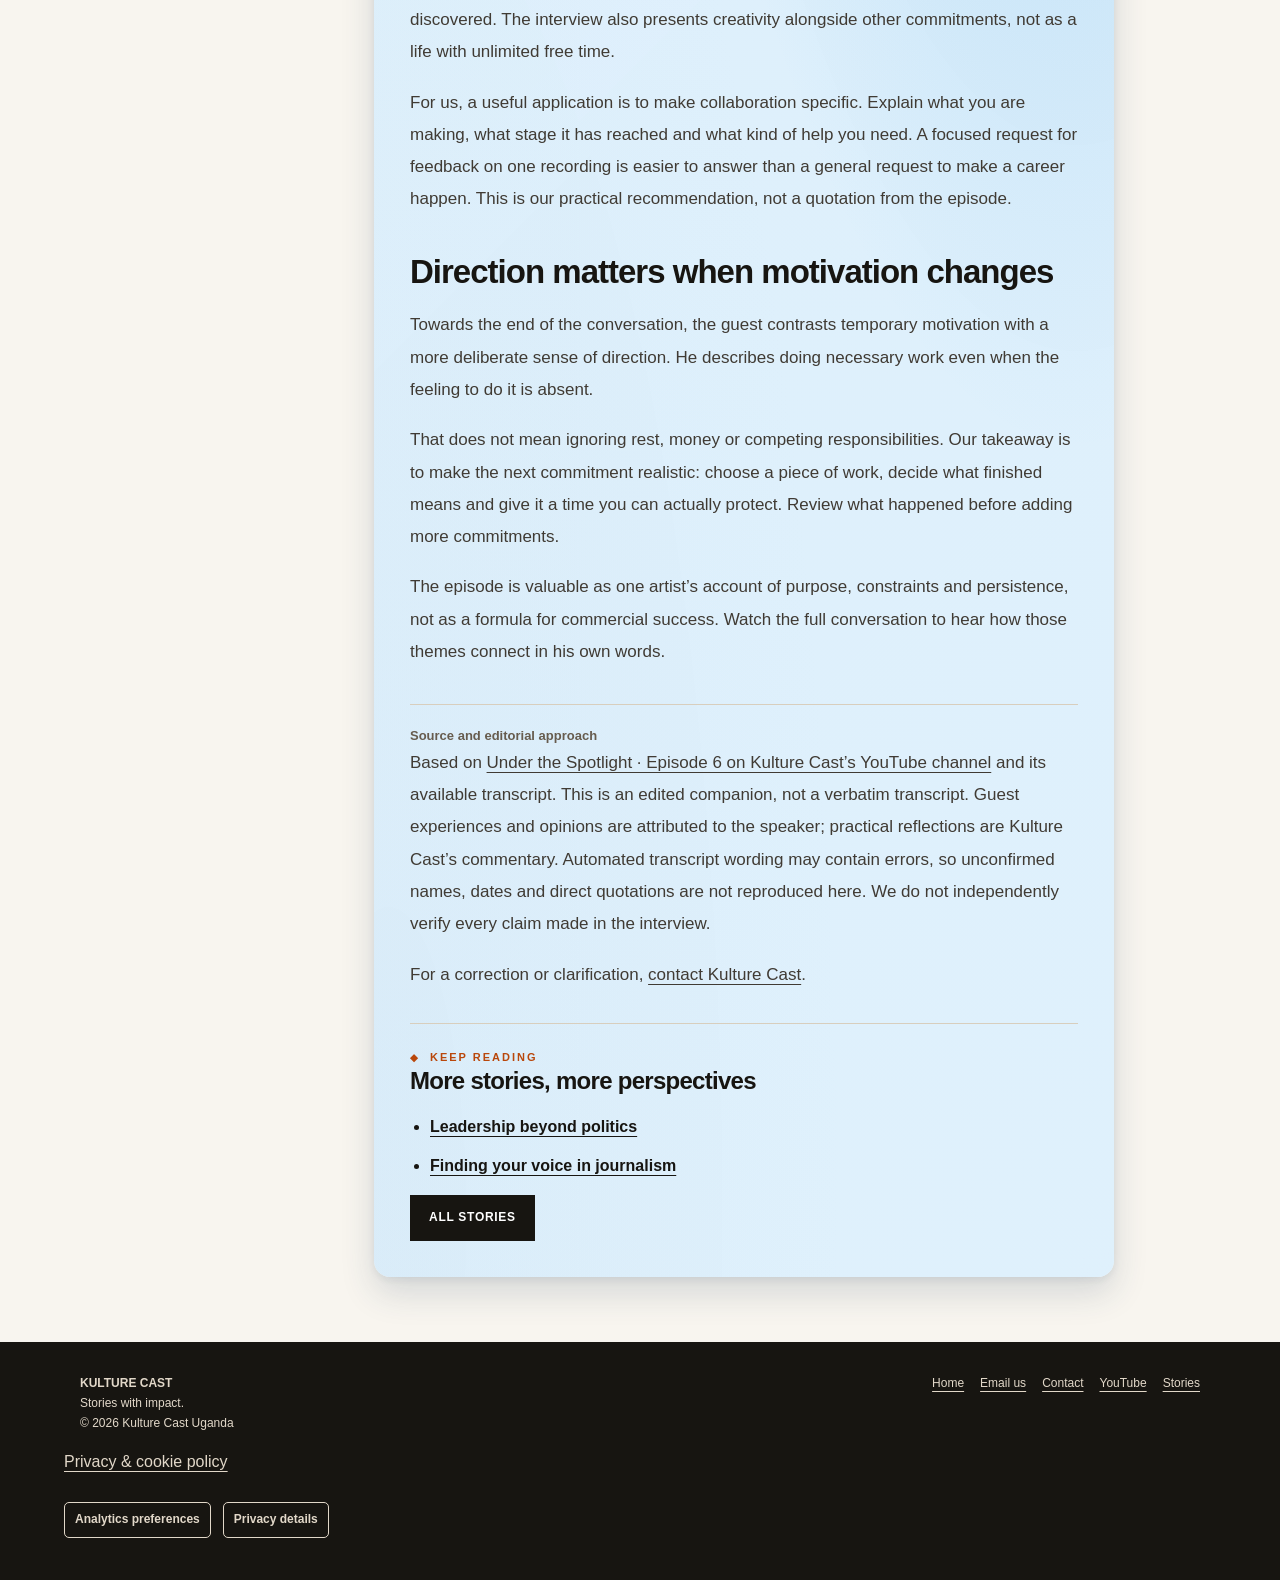
==== commit 847b0e7a: "Link festive accents on public pages" ====
--- a/amapiano-creative-purpose-and-discipline.html
+++ b/amapiano-creative-purpose-and-discipline.html
@@ -17,7 +17,7 @@
 </style><style id="kc-editorial-style">.kc-stories{background:#ece4d6;scroll-margin-top:100px}.kc-stories-grid{display:grid;grid-template-columns:repeat(3,minmax(0,1fr));gap:20px}.kc-story{display:flex;flex-direction:column;border:1px solid #cbbda7;background:#f8f5ef;min-width:0}.kc-story-top{background:#402312;color:#edbf7a;padding:22px 24px;border-top:5px solid #c78119;display:flex;align-items:center;justify-content:space-between;gap:16px}.kc-story-top strong{font-size:40px;line-height:1}.kc-story-top span{font-size:11px;letter-spacing:1px;text-transform:uppercase;max-width:18ch}.kc-story-copy{padding:24px;display:flex;flex-direction:column;flex:1}.kc-story h3{font-size:25px;line-height:1.15;letter-spacing:-.6px;margin:10px 0 14px;text-transform:none}.kc-story h3 a{text-decoration:none}.kc-story p{font-size:14px;line-height:1.75;color:#51483d;margin:0 0 18px}.kc-story .kc-story-link{font-size:13px;font-weight:800;margin-top:auto;text-decoration:underline;text-underline-offset:4px}.kc-story .kc-story-meta{font-size:11px;color:#675c4e;margin:0 0 10px}.kc-story h3 a:hover,.kc-story-link:hover{color:#b9470b}.kc-stories-action{margin-top:26px}.kc-related{border-top:1px solid #d8cebd;margin-top:32px;padding-top:24px}.kc-related h2{font-size:24px;line-height:1.25}.kc-related ul{padding-left:20px}.kc-related li{margin:12px 0}.kc-related a{font-weight:700}.kc-mobile-menu{display:none;position:relative}.kc-mobile-menu summary{list-style:none;cursor:pointer;padding:10px 12px;border:1px solid #73685a;font-size:12px;font-weight:800;min-height:44px;display:flex;align-items:center;gap:8px}.kc-mobile-menu summary::after{content:'☰';font-size:16px}.kc-mobile-menu summary::-webkit-details-marker{display:none}.kc-mobile-menu[open] summary::after{content:'×'}.kc-mobile-menu .kc-menu-panel{position:absolute;right:0;top:calc(100% + 8px);min-width:220px;max-width:calc(100vw - 44px);padding:10px;background:#f8f5ef;border:1px solid #cbbda7;box-shadow:0 8px 24px #0002;z-index:100;display:flex;flex-direction:column}.kc-menu-panel a{display:block;padding:11px 12px;font-size:14px;font-weight:700;text-decoration:none;color:#171511}.kc-menu-panel a:hover{background:#ece4d6}.kc-mobile-menu summary:focus-visible,.kc-menu-panel a:focus-visible,.kc-story a:focus-visible{outline:3px solid #b9470b;outline-offset:3px}.kc-byline a{color:inherit}.kc-video-placeholder{width:100%;height:100%;position:absolute;inset:0;display:flex;align-items:center;justify-content:center;flex-direction:column;gap:10px;padding:20px;text-align:center;background:#171511;color:#f8f5ef}.kc-load-video{font:inherit;font-weight:800;font-size:13px;cursor:pointer;border:1px solid #edbf7a;background:#ece4d6;color:#171511;padding:14px 18px;min-height:48px}.kc-load-video:focus-visible{outline:3px solid #c78119;outline-offset:4px}.kc-video-placeholder p{color:#e7ddcb;font-size:12px;margin:0}.kc-video-placeholder .kc-play{font-size:30px;color:#edbf7a}.kc-video-tools button:disabled{opacity:.55;cursor:default}
 @media(max-width:1100px){header .links{display:none}.kc-mobile-menu{display:block}}
 @media(max-width:760px){.kc-stories-grid{grid-template-columns:1fr}.nav .nav-links{display:none}.kc-story h3{font-size:24px}.kc-stories{padding:58px 0}.kc-mobile-menu{display:block}.kc-video-placeholder{padding:12px;gap:6px}.kc-video-placeholder .kc-play{font-size:23px}}
-@media(max-width:620px){header nav>.btn{display:none}.nav,.wrap.nav{gap:10px}.kc-mobile-menu summary{padding:8px 10px}.kc-byline{font-size:12px}}</style><meta content="Kulture Cast" name="author"/><meta content="2026-11-09T00:00:00+03:00" property="article:published_time"/><meta content="2026-11-09T00:00:00+03:00" property="article:modified_time"/><script type="application/ld+json">{"@context": "https://schema.org", "@type": "BlogPosting", "headline": "Beyond a Hobby: Building an Amapiano Voice with Purpose", "description": "A Ugandan Amapiano artist discusses creative identity, limited resources and the discipline behind turning music into intentional work.", "mainEntityOfPage": "https://ongalogeorge8-blip.github.io/kulture-cast/amapiano-creative-purpose-and-discipline.html", "url": "https://ongalogeorge8-blip.github.io/kulture-cast/amapiano-creative-purpose-and-discipline.html", "datePublished": "2026-11-09", "dateModified": "2026-11-09", "author": {"@type": "Organization", "name": "Kulture Cast", "url": "https://ongalogeorge8-blip.github.io/kulture-cast/"}, "publisher": {"@type": "Organization", "name": "Kulture Cast", "url": "https://ongalogeorge8-blip.github.io/kulture-cast/", "logo": {"@type": "ImageObject", "url": "https://ongalogeorge8-blip.github.io/kulture-cast/kulture-cast-official-logo.svg"}}, "image": "https://ongalogeorge8-blip.github.io/kulture-cast/kulture-cast-share.png", "isBasedOn": "https://www.youtube.com/watch?v=xw13rSLrHWo", "inLanguage": "en", "articleSection": "Music / Creativity / Discipline"}</script><link rel="stylesheet" href="glass.css"/><link rel="stylesheet" href="thumbnail-preview.css"/>
+@media(max-width:620px){header nav>.btn{display:none}.nav,.wrap.nav{gap:10px}.kc-mobile-menu summary{padding:8px 10px}.kc-byline{font-size:12px}}</style><meta content="Kulture Cast" name="author"/><meta content="2026-11-09T00:00:00+03:00" property="article:published_time"/><meta content="2026-11-09T00:00:00+03:00" property="article:modified_time"/><script type="application/ld+json">{"@context": "https://schema.org", "@type": "BlogPosting", "headline": "Beyond a Hobby: Building an Amapiano Voice with Purpose", "description": "A Ugandan Amapiano artist discusses creative identity, limited resources and the discipline behind turning music into intentional work.", "mainEntityOfPage": "https://ongalogeorge8-blip.github.io/kulture-cast/amapiano-creative-purpose-and-discipline.html", "url": "https://ongalogeorge8-blip.github.io/kulture-cast/amapiano-creative-purpose-and-discipline.html", "datePublished": "2026-11-09", "dateModified": "2026-11-09", "author": {"@type": "Organization", "name": "Kulture Cast", "url": "https://ongalogeorge8-blip.github.io/kulture-cast/"}, "publisher": {"@type": "Organization", "name": "Kulture Cast", "url": "https://ongalogeorge8-blip.github.io/kulture-cast/", "logo": {"@type": "ImageObject", "url": "https://ongalogeorge8-blip.github.io/kulture-cast/kulture-cast-official-logo.svg"}}, "image": "https://ongalogeorge8-blip.github.io/kulture-cast/kulture-cast-share.png", "isBasedOn": "https://www.youtube.com/watch?v=xw13rSLrHWo", "inLanguage": "en", "articleSection": "Music / Creativity / Discipline"}</script><link rel="stylesheet" href="glass.css"/><link rel="stylesheet" href="festive-2026.css?v=1"/><link rel="stylesheet" href="thumbnail-preview.css"/>
 </head><body><a class="skip" href="#article">Skip to episode article</a><header class="site-header"><nav aria-label="Main navigation" class="wrap nav"><a class="brand" href="https://ongalogeorge8-blip.github.io/kulture-cast/"><img alt="Kulture Cast logo" height="48" src="kulture-cast-official-logo.svg" width="48"/>KULTURE CAST</a><div class="nav-links"><a href="stories.html">Stories</a><a href="https://ongalogeorge8-blip.github.io/kulture-cast/#episodes">Episodes</a><a href="https://ongalogeorge8-blip.github.io/kulture-cast/#contact">Contact</a></div><details class="kc-mobile-menu"><summary>Menu</summary><div class="kc-menu-panel"><a href="stories.html">Stories</a><a href="https://ongalogeorge8-blip.github.io/kulture-cast/#updates">Latest video</a><a href="https://ongalogeorge8-blip.github.io/kulture-cast/#episodes">Episodes</a><a href="https://ongalogeorge8-blip.github.io/kulture-cast/#about">About</a><a href="https://ongalogeorge8-blip.github.io/kulture-cast/#services">Services</a><a href="https://ongalogeorge8-blip.github.io/kulture-cast/#contact">Contact</a></div></details></nav></header><main><div class="hero"><div class="wrap"><div class="breadcrumb"><a href="./">Home</a> / <a href="stories.html">Stories</a> / Episode companion</div><div class="eyebrow">Under the Spotlight · Episode 6</div><h1>Beyond a Hobby:<span>Building an Amapiano Voice with Purpose</span></h1><p class="intro">A Ugandan Amapiano artist discusses creative identity, limited resources and the discipline behind turning music into intentional work.</p><div class="meta"><span class="kc-byline">By <a href="https://ongalogeorge8-blip.github.io/kulture-cast/#about">Kulture Cast</a></span><span>Published <time datetime="2026-11-09">9 November 2026</time></span><span>Music / Creativity / Discipline</span></div><div class="hero-actions"><a class="button" href="#watch">Watch the episode ↓</a><a class="button alt" href="#article">Read the story ↓</a></div></div></div><div aria-hidden="true" class="pattern"></div><section aria-labelledby="watch-title" class="wrap watch" id="watch"><h2 id="watch-title">Watch the full conversation</h2><div class="player" id="player"><div class="player-inner"><button class="kc-thumbnail-play button" id="load-video" type="button" data-src="https://www.youtube-nocookie.com/embed/xw13rSLrHWo?rel=0" data-title="Beyond a Hobby: Building an Amapiano Voice with Purpose" data-video="xw13rSLrHWo" aria-label="Play Beyond a Hobby: Building an Amapiano Voice with Purpose. Connects to YouTube."><span class="kc-preview-title" aria-hidden="true">Beyond a Hobby: Building an Amapiano Voice with Purpose</span><span class="kc-preview-icon" aria-hidden="true">▶</span><span class="kc-preview-note" aria-hidden="true">Connects to YouTube when played</span></button></div></div><p class="small player-note">Loading the player connects to YouTube, a separate service with its own privacy policy. Prefer another tab? <a href="https://www.youtube.com/watch?v=xw13rSLrHWo" rel="noopener noreferrer" target="_blank">Watch on YouTube</a>.</p></section><div class="wrap article-layout"><aside aria-label="Article contents" class="toc"><h2>In this conversation</h2><div class="toc-links"><a href="#purpose">When an interest becomes intentional work</a><a href="#identity">Studying trends without losing a direction</a><a href="#resources">Talent still needs practical support</a><a href="#opportunity">Creating opportunities takes more than waiting</a><a href="#discipline">Direction matters when motivation changes</a></div></aside><article aria-label="Episode companion article" id="article"><section id="purpose"><h2>When an interest becomes intentional work</h2><p>Under the Spotlight’s sixth episode asks a Ugandan Amapiano artist a question many creative people recognise: is this a hobby, or is it the work you want to build your life around? The guest describes music moving beyond private experimentation towards something he wants to develop and share with an audience.</p><p>The distinction in his account is not simply whether making music is enjoyable. It is about choosing to take the work seriously enough to prepare it for other people. The interview touches on early performance, creating original material and the encouragement that can come when listeners respond.</p><p>Our interpretation is that purpose becomes clearer through action. A person does not need to announce a complete career plan before beginning, but making, finishing and sharing work provides evidence about what they enjoy doing and what they still need to learn.</p></section><section id="identity"><h2>Studying trends without losing a direction</h2><p>Asked about trends, the guest describes paying attention to what is working in music while trying to develop his own direction. He does not frame awareness of an industry and having an individual identity as opposites.</p><p>For an emerging creator, our takeaway is to distinguish research from imitation. Listen closely enough to understand an audience and a format, then ask what your own work contributes. A useful self-review could consider the feeling of a piece, the choices that make it recognisable and whether those choices serve the song rather than a passing fashion.</p><p>This is editorial reflection, not a claim that the guest follows that exact process. Nor does a distinctive sound guarantee attention. It gives a creator something deliberate to develop instead of changing direction with every new reference point.</p></section><section id="resources"><h2>Talent still needs practical support</h2><p>The conversation also addresses family expectations and practical constraints. The guest describes challenges involving studio access, marketing, exposure and mentorship. These details keep the discussion grounded: deciding that music matters does not remove the difficulty of getting work made or heard.</p><p>Our suggestion is to name the immediate obstacle before treating the whole career as one overwhelming problem. Is the next task writing a complete song, improving a recording, finding reliable feedback or planning how to present finished work? Those are different needs and may require different people.</p><p>Starting small is not the same as pretending resources do not matter. It means choosing a next step whose cost and purpose are understood, rather than assuming that a large launch will solve every weakness at once.</p></section><section id="opportunity"><h2>Creating opportunities takes more than waiting</h2><p>The guest discusses reaching out to people who can help develop the work, including producers and marketers. His account emphasises initiative rather than waiting to be discovered. The interview also presents creativity alongside other commitments, not as a life with unlimited free time.</p><p>For us, a useful application is to make collaboration specific. Explain what you are making, what stage it has reached and what kind of help you need. A focused request for feedback on one recording is easier to answer than a general request to make a career happen. This is our practical recommendation, not a quotation from the episode.</p></section><section id="discipline"><h2>Direction matters when motivation changes</h2><p>Towards the end of the conversation, the guest contrasts temporary motivation with a more deliberate sense of direction. He describes doing necessary work even when the feeling to do it is absent.</p><p>That does not mean ignoring rest, money or competing responsibilities. Our takeaway is to make the next commitment realistic: choose a piece of work, decide what finished means and give it a time you can actually protect. Review what happened before adding more commitments.</p><p>The episode is valuable as one artist’s account of purpose, constraints and persistence, not as a formula for commercial success. Watch the full conversation to hear how those themes connect in his own words.</p></section><div class="editorial-note"><strong>Source and editorial approach</strong><p>Based on <a href="https://www.youtube.com/watch?v=xw13rSLrHWo" rel="noopener noreferrer" target="_blank">Under the Spotlight · Episode 6 on Kulture Cast’s YouTube channel</a> and its available transcript. This is an edited companion, not a verbatim transcript. Guest experiences and opinions are attributed to the speaker; practical reflections are Kulture Cast’s commentary. Automated transcript wording may contain errors, so unconfirmed names, dates and direct quotations are not reproduced here. We do not independently verify every claim made in the interview.</p><p>For a correction or clarification, <a href="mailto:kulturecast3@gmail.com">contact Kulture Cast</a>.</p></div><div class="kc-related"><div class="eyebrow">Keep reading</div><h2>More stories, more perspectives</h2><ul><li><a href="okot-boniface-henry-leadership-beyond-politics.html">Leadership beyond politics</a></li><li><a href="journalism-persistence-and-public-responsibility.html">Finding your voice in journalism</a></li></ul><a class="button" href="stories.html">All stories</a></div></article></div></main><footer class="footer"><div class="wrap"><div class="footer-row"><div><strong>KULTURE CAST</strong><br/>Stories with impact.<br/>© 2026 Kulture Cast Uganda</div><div class="footer-links"><a href="https://ongalogeorge8-blip.github.io/kulture-cast/">Home</a><a href="mailto:kulturecast3@gmail.com">Email us</a><a href="https://ongalogeorge8-blip.github.io/kulture-cast/#contact">Contact</a><a href="https://www.youtube.com/@kulturecast">YouTube</a><a href="stories.html">Stories</a></div></div></div><div class="kc-privacy-footer"><a href="privacy.html">Privacy &amp; cookie policy</a></div></footer><script id="kc-video-loading" src="video-player.js"></script><section aria-label="Optional visitor analytics" hidden="" id="kc-consent">
 <strong>Help us improve Kulture Cast</strong>
 <p>May we use Google Analytics cookies to understand visits, pages viewed, devices, contact-link clicks and video starts? Google processes this data, potentially outside your country. It's optional: the website works the same if you reject. Analytics choices do not enable advertising. <a href="privacy.html">Privacy &amp; cookie policy</a>.</p>
--- a/glass.css
+++ b/glass.css
@@ -1,39 +1,39 @@
-/* Kulture Cast glass treatment: warm brand tones and festive green, without extra assets. */
-:root{--glass-light:rgba(255,250,241,.78);--glass-border:rgba(120,83,42,.24);--glass-shadow:0 12px 32px rgba(64,35,18,.09),inset 0 1px 0 rgba(255,255,255,.8)}
+/* Kulture Cast glass treatment: cool blue and silver, while retaining the site’s brand, without extra assets. */
+:root{--glass-light:rgba(228,242,253,.88);--glass-border:rgba(54,101,143,.32);--glass-shadow:0 12px 32px rgba(30,63,93,.14),inset 0 1px 0 rgba(255,255,255,.38)}
 /* Solid, readable surfaces are the default for browsers without backdrop filters. */
-.hero{background:radial-gradient(circle at 96% 12%,#c9933940 0 3px,transparent 4px),radial-gradient(circle at 91% 22%,#8b292440 0 4px,transparent 5px),radial-gradient(circle at 85% 9%,#1d3c3033 0 3px,transparent 4px),radial-gradient(ellipse at 80% 22%,#d8c29b 0,transparent 40%),radial-gradient(ellipse at 10% 80%,#ecd9b9 0,transparent 42%),linear-gradient(120deg,#faf6ed,#ede4d4 70%,#dce5da)}
-header:not(.site-header),.site-header{background:#f9f5ec;border-bottom:1px solid #cdbba2}
-.hero .logo-card{background:#fffaf0;border:8px solid #fffaf0;border-radius:18px;box-shadow:0 20px 45px #4023122e,10px 10px 0 #1d3c30;overflow:hidden}
+.hero{background:radial-gradient(circle at 96% 12%,#72b9ee66 0 3px,transparent 4px),radial-gradient(circle at 91% 22%,#9baec366 0 4px,transparent 5px),radial-gradient(circle at 85% 9%,#4598c855 0 3px,transparent 4px),radial-gradient(ellipse at 80% 22%,#a8cfe9 0,transparent 40%),radial-gradient(ellipse at 10% 80%,#d6e8f6 0,transparent 42%),linear-gradient(120deg,#f3f8fc,#dfedf7 70%,#c9deed)}
+header:not(.site-header),.site-header{background:#eaf3fa;border-bottom:1px solid #a9c2d5}
+.hero .logo-card{background:#f4f9ff;border:8px solid #f4f9ff;border-radius:18px;box-shadow:0 20px 45px #1c46662e,10px 10px 0 #4c7c9d;overflow:hidden}
 .hero .logo-card img{border-radius:10px}
-.kc-stories,.services,.episodes,.about,.team,.values,.social-highlights{background-image:radial-gradient(ellipse at 10% 12%,rgba(202,153,72,.15),transparent 42%),radial-gradient(ellipse at 95% 80%,rgba(29,60,48,.09),transparent 45%)}
-.service,.kc-story,.episode-card,.person,.value,.social-work:not(.poster){background:#fffaf2;border:1px solid var(--glass-border);border-radius:14px;box-shadow:var(--glass-shadow);overflow:hidden}
-.service{border-top:4px solid #b67419}.kc-story-top{border-radius:13px 13px 0 0}.value-grid{gap:12px;border:0}.value:nth-child(odd){background:#fbf3e7}.person{border-top:4px solid #402312}.person:nth-child(2),.person:nth-child(5){border-top-color:#b9470b}
-.statement-grid{gap:14px;background:transparent}.statement article,.statement article:last-child{border:1px solid #ffffff45;border-radius:14px;box-shadow:0 14px 32px #17151130,inset 0 1px 0 #ffffff35}.statement article{background:#503020}.statement article:last-child{background:#a84314}
-.contact{background-image:radial-gradient(ellipse at 12% 18%,#f1c778 0,transparent 50%),radial-gradient(ellipse at 90% 80%,#9e7c39 0,transparent 45%)}
-.contact-box{background:#252019;border:1px solid #ffffff55;border-radius:16px;box-shadow:0 14px 35px #40231238,inset 0 1px 0 #ffffff35}
+.kc-stories,.services,.episodes,.about,.team,.values,.social-highlights{background-image:radial-gradient(ellipse at 10% 12%,rgba(83,159,211,.24),transparent 42%),radial-gradient(ellipse at 95% 80%,rgba(94,133,164,.16),transparent 45%)}
+.service,.kc-story,.episode-card,.person,.value,.social-work:not(.poster){background:#eff7fc;border:1px solid var(--glass-border);border-radius:14px;box-shadow:var(--glass-shadow);overflow:hidden}
+.service{border-top:4px solid #377ca8}.kc-story-top{border-radius:13px 13px 0 0}.value-grid{gap:12px;border:0}.value:nth-child(odd){background:#e6f1f8}.person{border-top:4px solid #315c7a}.person:nth-child(2),.person:nth-child(5){border-top-color:#3d84a9}
+.statement-grid{gap:14px;background:transparent}.statement article,.statement article:last-child{border:1px solid #ffffff45;border-radius:14px;box-shadow:0 14px 32px #17151130,inset 0 1px 0 #ffffff35}.statement article{background:#183a55}.statement article:last-child{background:#255c7c}
+.contact{background-image:radial-gradient(ellipse at 12% 18%,#b5d8ef 0,transparent 50%),radial-gradient(ellipse at 90% 80%,#6ca5c9 0,transparent 45%)}
+.contact-box{background:#122f46;border:1px solid #ffffff55;border-radius:16px;box-shadow:0 14px 35px #315c7a38,inset 0 1px 0 #ffffff35}
 .social-work.poster{border-radius:14px;overflow:hidden}
-.kc-mobile-menu .kc-menu-panel{background:#fffaf2;border-radius:12px}
+.kc-mobile-menu .kc-menu-panel{background:#eff7fc;border-radius:12px}
 /* Editorial pages share the same visual language, with high-contrast reading surfaces. */
-.site-header+.hero,.site-header~main .hero{border-bottom:1px solid #cdbba2}
-.article-layout article{background:#fffaf2;border:1px solid var(--glass-border);border-radius:16px;padding:clamp(20px,3vw,36px);box-shadow:var(--glass-shadow)}
-.toc{background:#fffaf2;border:1px solid var(--glass-border);border-top:3px solid #b9470b;border-radius:12px;padding:18px;box-shadow:var(--glass-shadow)}
+.site-header+.hero,.site-header~main .hero{border-bottom:1px solid #a9c2d5}
+.article-layout article{background:#eff7fc;border:1px solid var(--glass-border);border-radius:16px;padding:clamp(20px,3vw,36px);box-shadow:var(--glass-shadow)}
+.toc{background:#eff7fc;border:1px solid var(--glass-border);border-top:3px solid #3d84a9;border-radius:12px;padding:18px;box-shadow:var(--glass-shadow)}
 .next{border-radius:0 12px 12px 0}
 @supports ((backdrop-filter:blur(1px)) or (-webkit-backdrop-filter:blur(1px))){
- header:not(.site-header),.site-header{background:rgba(249,245,236,.88);-webkit-backdrop-filter:blur(12px);backdrop-filter:blur(12px)}
- .hero .logo-card{background:rgba(255,250,240,.75);border-color:rgba(255,250,240,.75);-webkit-backdrop-filter:blur(10px);backdrop-filter:blur(10px)}
+ header:not(.site-header),.site-header{background:rgba(232,243,251,.91);-webkit-backdrop-filter:blur(12px);backdrop-filter:blur(12px)}
+ .hero .logo-card{background:rgba(237,247,255,.84);border-color:rgba(237,247,255,.84);-webkit-backdrop-filter:blur(10px);backdrop-filter:blur(10px)}
  .service,.kc-story,.person,.value,.value:nth-child(odd),.social-work:not(.poster),.article-layout article,.toc{background:var(--glass-light);-webkit-backdrop-filter:blur(8px);backdrop-filter:blur(8px)}
  .episode-card{background:var(--glass-light)}
- .statement article{background:rgba(87,49,27,.82);-webkit-backdrop-filter:blur(8px);backdrop-filter:blur(8px)}
- .statement article:last-child{background:rgba(157,58,15,.90)}
- .contact-box{background:rgba(37,32,25,.90);-webkit-backdrop-filter:blur(8px);backdrop-filter:blur(8px)}
- .kc-mobile-menu .kc-menu-panel{background:rgba(255,250,242,.97)}
+ .statement article{background:rgba(24,58,85,.94);-webkit-backdrop-filter:blur(8px);backdrop-filter:blur(8px)}
+ .statement article:last-child{background:rgba(37,92,124,.96)}
+ .contact-box{background:rgba(18,47,70,.96);-webkit-backdrop-filter:blur(8px);backdrop-filter:blur(8px)}
+ .kc-mobile-menu .kc-menu-panel{background:rgba(239,247,252,.98)}
 }
 @media (prefers-reduced-transparency:reduce){
- header:not(.site-header),.site-header,.service,.kc-story,.episode-card,.person,.value,.value:nth-child(odd),.social-work:not(.poster),.article-layout article,.toc,.kc-mobile-menu .kc-menu-panel{background:#fffaf2;-webkit-backdrop-filter:none;backdrop-filter:none}
- .hero .logo-card{background:#fffaf0;border-color:#fffaf0;-webkit-backdrop-filter:none;backdrop-filter:none}
- .statement article{background:#503020;-webkit-backdrop-filter:none;backdrop-filter:none}.statement article:last-child{background:#a84314}.contact-box{background:#252019;-webkit-backdrop-filter:none;backdrop-filter:none}
+ header:not(.site-header),.site-header,.service,.kc-story,.episode-card,.person,.value,.value:nth-child(odd),.social-work:not(.poster),.article-layout article,.toc,.kc-mobile-menu .kc-menu-panel{background:#eff7fc;-webkit-backdrop-filter:none;backdrop-filter:none}
+ .hero .logo-card{background:#f4f9ff;border-color:#f4f9ff;-webkit-backdrop-filter:none;backdrop-filter:none}
+ .statement article{background:#183a55;-webkit-backdrop-filter:none;backdrop-filter:none}.statement article:last-child{background:#255c7c}.contact-box{background:#122f46;-webkit-backdrop-filter:none;backdrop-filter:none}
 }
-@media(max-width:620px){.hero .logo-card{border-width:6px;box-shadow:0 12px 28px #4023122e,7px 7px 0 #1d3c30}.value-grid{gap:10px}.article-layout article{padding:20px}}
+@media(max-width:620px){.hero .logo-card{border-width:6px;box-shadow:0 12px 28px #1c46662e,7px 7px 0 #4c7c9d}.value-grid{gap:10px}.article-layout article{padding:20px}}
 
 /* Gentle, short-lived motion: text remains visible and settles after 4.5 seconds. */
 @media (prefers-reduced-motion: no-preference){
@@ -50,3 +50,126 @@
 @media (prefers-reduced-data: reduce){.hero h1 .title-line:last-child,.site-header ~ main .hero h1 span,.marquee.marquee span,.hero .logo-card{animation:none!important}.service,.kc-story,.person,.value,.social-work:not(.poster),.statement article,.toc{transition:none!important}}
 /* Prevent intrinsic card sizing from widening narrow screens. */
 @media(max-width:620px){.statement-grid{grid-template-columns:minmax(0,1fr)}.statement article{min-width:0;overflow-wrap:anywhere}}
+
+/* Liquid-glass accents: bright silver edges and softly refracted blue colour, never an overlay on content. */
+@supports ((backdrop-filter:blur(1px)) or (-webkit-backdrop-filter:blur(1px))){
+ header:not(.site-header),.site-header{
+  background-color:rgba(232,243,251,.92);
+  background-image:linear-gradient(112deg,rgba(255,255,255,.53),transparent 28%,rgba(142,203,239,.33) 48%,rgba(171,194,212,.28) 66%,transparent 80%);
+  background-size:180% 100%;
+  border-bottom-color:rgba(103,152,187,.50);
+  box-shadow:0 8px 28px rgba(25,60,90,.12),inset 0 1px 0 rgba(255,255,255,.92),inset 0 -1px 0 rgba(255,255,255,.52);
+ }
+ .service,.kc-story,.episode-card,.person,.value,.value:nth-child(odd),.social-work:not(.poster),.article-layout article,.toc{
+  background-color:rgba(232,244,255,.88);
+  background-image:radial-gradient(ellipse at 94% 5%,rgba(108,190,241,.30),transparent 40%),radial-gradient(ellipse at 3% 100%,rgba(151,180,205,.23),transparent 42%),linear-gradient(145deg,rgba(255,255,255,.58),rgba(230,244,255,.16) 54%,rgba(255,255,255,.30));
+  border-color:rgba(87,143,182,.45);
+  box-shadow:0 12px 32px rgba(30,63,93,.13),inset 0 1px 0 rgba(255,255,255,.95),inset 1px 0 0 rgba(255,255,255,.56),inset 0 -1px 0 rgba(112,161,196,.24);
+ }
+ /* Keep video cards inexpensive: the existing non-blurred surface is intentional. */
+ .episode-card{-webkit-backdrop-filter:none;backdrop-filter:none}
+}
+@media (prefers-reduced-motion:no-preference){
+ @supports ((backdrop-filter:blur(1px)) or (-webkit-backdrop-filter:blur(1px))){
+  @keyframes kcLiquidGlint{0%,100%{background-position:0% 0}50%{background-position:100% 0}}
+  header:not(.site-header),.site-header{animation:kcLiquidGlint 18s ease-in-out infinite}
+ }
+}
+@media (prefers-reduced-transparency:reduce){
+ header:not(.site-header),.site-header,.service,.kc-story,.episode-card,.person,.value,.value:nth-child(odd),.social-work:not(.poster),.article-layout article,.toc{background:#eff7fc;-webkit-backdrop-filter:none;backdrop-filter:none}
+ header:not(.site-header),.site-header{animation:none}
+}
+@media (prefers-reduced-data:reduce){header:not(.site-header),.site-header{animation:none}}
+
+/* More visible frosted glass, with cool blue highlights and silver reflections.
+   The video-card surface is deliberately not blurred: filtering its ancestors
+   would change the containing block of the floating player. */
+@supports ((backdrop-filter:blur(1px)) or (-webkit-backdrop-filter:blur(1px))){
+ .kc-stories,.services,.episodes,.about,.team,.values,.social-highlights{
+  background-image:radial-gradient(ellipse at 8% 12%,rgba(80,163,220,.32),transparent 47%),radial-gradient(ellipse at 94% 76%,rgba(117,159,190,.24),transparent 48%);
+ }
+ header:not(.site-header),.site-header{
+  background-color:rgba(225,239,250,.86);
+  background-image:linear-gradient(112deg,rgba(255,255,255,.66),rgba(255,255,255,.08) 29%,rgba(129,197,239,.38) 51%,rgba(174,196,214,.35) 72%,rgba(255,255,255,.22));
+  -webkit-backdrop-filter:blur(18px) saturate(135%);backdrop-filter:blur(18px) saturate(135%);
+  border-bottom-color:rgba(88,145,184,.55);
+  box-shadow:0 10px 30px rgba(25,60,90,.15),inset 0 1px 0 rgba(255,255,255,.42),inset 0 -2px 0 rgba(255,255,255,.20);
+ }
+ .service,.kc-story,.person,.value,.value:nth-child(odd),.social-work:not(.poster),.article-layout article,.toc{
+  background-color:rgba(228,242,253,.87);
+  background-image:linear-gradient(135deg,rgba(255,255,255,.65),rgba(255,255,255,.08) 42%,rgba(255,255,255,.28)),radial-gradient(ellipse at 95% 5%,rgba(100,181,234,.34),transparent 46%),radial-gradient(ellipse at 2% 98%,rgba(164,191,214,.30),transparent 45%);
+  -webkit-backdrop-filter:blur(14px) saturate(140%);backdrop-filter:blur(14px) saturate(140%);
+  border-color:rgba(78,139,182,.48);
+  box-shadow:0 16px 34px rgba(30,63,93,.16),0 3px 9px rgba(30,63,93,.08),inset 0 1px 0 rgba(255,255,255,.42),inset 1px 0 0 rgba(255,255,255,.25),inset 0 -1px 0 rgba(102,155,193,.20);
+ }
+ .episode-card{
+  background-color:rgba(228,242,253,.88);
+  background-image:linear-gradient(135deg,rgba(255,255,255,.68),rgba(255,255,255,.12) 55%,rgba(128,195,235,.28));
+  border-color:rgba(78,139,182,.48);
+  box-shadow:0 16px 34px rgba(30,63,93,.16),inset 0 1px 0 rgba(255,255,255,.42),inset 1px 0 0 rgba(255,255,255,.25);
+  -webkit-backdrop-filter:none;backdrop-filter:none;
+ }
+ .hero .logo-card{-webkit-backdrop-filter:blur(14px) saturate(130%);backdrop-filter:blur(14px) saturate(130%);background-color:rgba(234,245,254,.88);border-color:rgba(235,246,255,.90);box-shadow:0 20px 45px #315c7a38,10px 10px 0 #4c7c9d,inset 0 1px 0 rgba(255,255,255,.38)}
+ .statement article{background:rgba(24,58,85,.97);-webkit-backdrop-filter:blur(12px);backdrop-filter:blur(12px);box-shadow:0 16px 34px #142b4040,inset 0 1px 0 #ffffff40,inset 1px 0 0 #ffffff20}
+ .statement article:last-child{background:rgba(37,92,124,.97)}
+ .contact-box{background:rgba(18,47,70,.96);-webkit-backdrop-filter:blur(12px);backdrop-filter:blur(12px);box-shadow:0 18px 40px #315c7a55,inset 0 1px 0 #ffffff40,inset 1px 0 0 #ffffff20}
+}
+/* Keep mobile compositing lighter without changing the player or its parents. */
+@media(max-width:620px){
+ @supports ((backdrop-filter:blur(1px)) or (-webkit-backdrop-filter:blur(1px))){
+  header:not(.site-header),.site-header,.hero .logo-card,.service,.kc-story,.person,.value,.value:nth-child(odd),.social-work:not(.poster),.article-layout article,.toc,.statement article,.contact-box{-webkit-backdrop-filter:blur(6px);backdrop-filter:blur(6px)}
+  .hero .logo-card{box-shadow:0 12px 28px #315c7a38,7px 7px 0 #4c7c9d,inset 0 1px 0 rgba(255,255,255,.38)}
+ }
+}
+/* Restore fully opaque surfaces and remove all filters for this preference. */
+@media (prefers-reduced-transparency:reduce){
+ header:not(.site-header),.site-header,.service,.kc-story,.episode-card,.person,.value,.value:nth-child(odd),.social-work:not(.poster),.article-layout article,.toc,.kc-mobile-menu .kc-menu-panel{background:#eff7fc;-webkit-backdrop-filter:none;backdrop-filter:none}
+ .hero .logo-card{background:#f4f9ff;border-color:#f4f9ff;-webkit-backdrop-filter:none;backdrop-filter:none}
+ .statement article{background:#183a55;-webkit-backdrop-filter:none;backdrop-filter:none}.statement article:last-child{background:#255c7c}.contact-box{background:#122f46;-webkit-backdrop-filter:none;backdrop-filter:none}
+ header:not(.site-header),.site-header{animation:none}
+}
+
+/* Cool blue and silver grounds; no overlays or extra requests. */
+.kc-stories,.services,.episodes,.about,.team,.values,.social-highlights{background-color:#e4f0f8}
+.statement{background-color:#173a55}
+.contact{background-color:#a9cce2}
+
+/* Keep the familiar warm brand accents legible against the new cool surfaces. */
+.hero h1 em,.hero .eyebrow,.kc-stories .eyebrow,.services .eyebrow,.episodes .eyebrow,.about .eyebrow,.team .eyebrow,.values .eyebrow,.social-highlights .eyebrow,.contact .eyebrow,.service b,.value b,.person .role{color:#8b3b0c}
+.hero-meta span,.kc-stories .section-head p,.services .section-head p,.episodes .section-head p,.about .section-head p,.team .section-head p,.values .section-head p,.social-highlights .section-head p,.service p,.value p,.person p{color:#51483f}
+/* Strong blue glass with softened silver reflections and readable light surfaces. */
+.hero{background:radial-gradient(circle at 96% 12%,#72b9ee88 0 3px,transparent 4px),radial-gradient(circle at 91% 22%,#b7c9dc99 0 4px,transparent 5px),radial-gradient(circle at 85% 9%,#2384c777 0 3px,transparent 4px),radial-gradient(ellipse at 80% 22%,#69b6e8 0,transparent 45%),radial-gradient(ellipse at 10% 80%,#b4daf4 0,transparent 45%),linear-gradient(120deg,#e6f3fd,#b9dffa 70%,#8bc2e8)}
+.kc-stories,.services,.episodes,.about,.team,.values,.social-highlights{background-color:#c5e3f8;background-image:radial-gradient(ellipse at 8% 12%,rgba(31,133,213,.38),transparent 47%),radial-gradient(ellipse at 94% 76%,rgba(104,155,191,.30),transparent 48%)}
+.contact{background-color:#8fc4e8;background-image:radial-gradient(ellipse at 12% 18%,#bce3fb 0,transparent 50%),radial-gradient(ellipse at 90% 80%,#4c9dd3 0,transparent 45%)}
+.service{border-top-color:#1267a5}.person{border-top-color:#145783}.person:nth-child(2),.person:nth-child(5){border-top-color:#167bb9}.toc{border-top-color:#167bb9}
+@supports ((backdrop-filter:blur(1px)) or (-webkit-backdrop-filter:blur(1px))){
+ header:not(.site-header),.site-header{background-color:rgba(193,226,249,.91);background-image:linear-gradient(112deg,rgba(237,247,255,.13),rgba(255,255,255,.02) 29%,rgba(57,158,226,.48) 51%,rgba(190,207,220,.08) 72%,rgba(232,244,252,.04));border-bottom-color:rgba(31,112,170,.55)}
+ .service,.kc-story,.person,.value,.value:nth-child(odd),.social-work:not(.poster),.article-layout article,.toc{background-color:rgba(219,239,253,.91);background-image:linear-gradient(135deg,rgba(237,247,255,.11),rgba(255,255,255,.01) 42%,rgba(232,244,252,.06)),radial-gradient(ellipse at 95% 5%,rgba(49,151,222,.42),transparent 50%),radial-gradient(ellipse at 2% 98%,rgba(159,187,211,.08),transparent 45%);border-color:rgba(41,118,177,.47)}
+ .episode-card{background-color:rgba(219,239,253,.94);background-image:linear-gradient(135deg,rgba(237,247,255,.12),rgba(209,232,250,.06) 55%,rgba(73,165,224,.4));border-color:rgba(41,118,177,.47);-webkit-backdrop-filter:none;backdrop-filter:none}
+}
+/* Quieter silver edge reflections; blue colour and existing glass blur stay intact. */
+@supports ((backdrop-filter:blur(1px)) or (-webkit-backdrop-filter:blur(1px))){
+ header:not(.site-header),.site-header{box-shadow:0 10px 30px rgba(25,60,90,.15),inset 0 1px 0 rgba(232,244,252,.19),inset 0 -1px 0 rgba(232,244,252,.09)}
+ .service,.kc-story,.person,.value,.value:nth-child(odd),.social-work:not(.poster),.article-layout article,.toc{box-shadow:0 16px 34px rgba(30,63,93,.16),0 3px 9px rgba(30,63,93,.08),inset 0 1px 0 rgba(232,244,252,.19),inset 1px 0 0 rgba(232,244,252,.10),inset 0 -1px 0 rgba(102,155,193,.16)}
+ .episode-card{box-shadow:0 16px 34px rgba(30,63,93,.16),inset 0 1px 0 rgba(232,244,252,.19),inset 1px 0 0 rgba(232,244,252,.10)}
+ .statement article{border-color:rgba(232,244,252,.14);box-shadow:0 16px 34px #142b4040,inset 0 1px 0 rgba(232,244,252,.12),inset 1px 0 0 rgba(232,244,252,.06)}
+ .contact-box{border-color:rgba(232,244,252,.16);box-shadow:0 18px 40px #315c7a55,inset 0 1px 0 rgba(232,244,252,.12),inset 1px 0 0 rgba(232,244,252,.06)}
+}
+/* An opaque, filter-free option remains available for reduced transparency. */
+@media (prefers-reduced-transparency:reduce){
+ header:not(.site-header),.site-header,.service,.kc-story,.episode-card,.person,.value,.value:nth-child(odd),.social-work:not(.poster),.article-layout article,.toc,.kc-mobile-menu .kc-menu-panel{background:#e2f2fd;-webkit-backdrop-filter:none;backdrop-filter:none}
+}
+/* Border-free glass surfaces: keep blue colour, blur and soft depth without
+   decorative outlines or inset edge strokes. Controls keep their own borders
+   and keyboard focus indicators; the mobile menu retains a shadow boundary. */
+header:not(.site-header),.site-header{border-bottom:0;box-shadow:0 10px 30px rgba(25,60,90,.15)}
+.hero,.site-header+.hero,.site-header~main .hero{border-bottom:0}
+.service,.kc-story,.episode-card,.person,.value,.value:nth-child(odd),.social-work:not(.poster),.article-layout article,.toc{
+ border:0;box-shadow:0 16px 34px rgba(30,63,93,.16),0 3px 9px rgba(30,63,93,.08)
+}
+.kc-story-top,.social-work.poster,.update-card,.next{border:0}
+.statement article,.statement article:last-child{border:0;box-shadow:0 16px 34px #142b4040}
+.contact-box{border:0;box-shadow:0 18px 40px #315c7a55}
+.hero .logo-card{border:0;box-shadow:0 20px 45px #315c7a38}
+.kc-mobile-menu .kc-menu-panel{border:0;box-shadow:0 8px 24px #0003}
+@media(max-width:620px){.hero .logo-card{border:0;box-shadow:0 12px 28px #315c7a38}}
--- a/festive-2026.css
+++ b/festive-2026.css
@@ -0,0 +1,11 @@
+/* Quiet, non-interactive seasonal accents. No external requests. */
+.hero{position:relative;isolation:isolate}
+.hero::after{content:"";position:absolute;z-index:0;pointer-events:none;right:clamp(8px,3vw,44px);top:6px;width:min(32vw,300px);height:180px;background:url('festive-snowflakes-2026.svg') top right / contain no-repeat;opacity:.8}
+.hero > .wrap{position:relative;z-index:1}
+.kc-christmas-greeting{position:relative}
+.kc-christmas-greeting::before,.kc-christmas-greeting::after{content:"✦  ·  ✧";position:absolute;top:50%;transform:translateY(-50%);color:#f7d98e;opacity:.88;pointer-events:none;letter-spacing:.3em}
+.kc-christmas-greeting::before{left:clamp(12px,5vw,80px)}
+.kc-christmas-greeting::after{right:clamp(12px,5vw,80px)}
+@media (prefers-reduced-motion:no-preference){.hero::after{animation:kc-festive-glow 5s ease-in-out infinite alternate}@keyframes kc-festive-glow{from{opacity:.56}to{opacity:.92}}}
+@media(max-width:620px){.hero::after{width:128px;height:110px;right:5px;opacity:.48;animation:none}.kc-christmas-greeting::before,.kc-christmas-greeting::after{content:"✦";letter-spacing:0}.kc-christmas-greeting::before{left:10px}.kc-christmas-greeting::after{right:10px}}
+@media (prefers-reduced-motion:reduce){.hero::after{animation:none}}
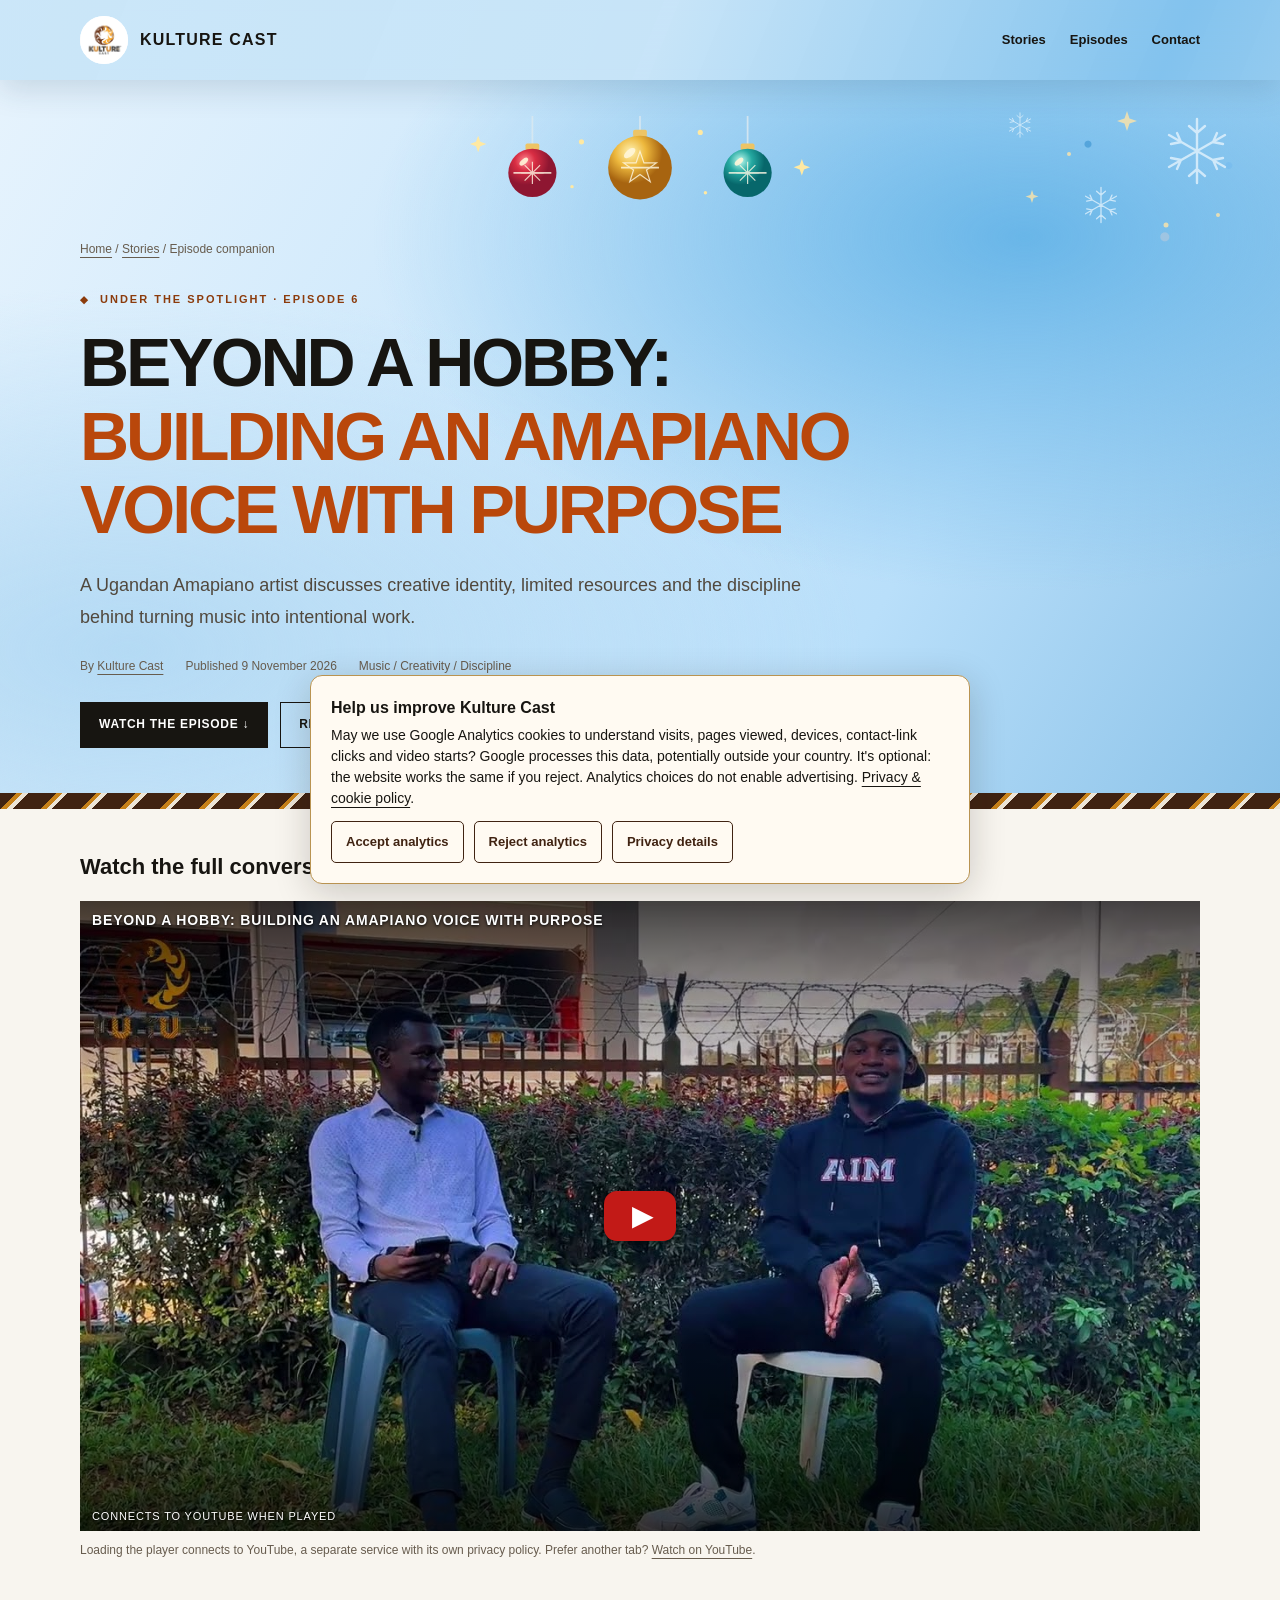
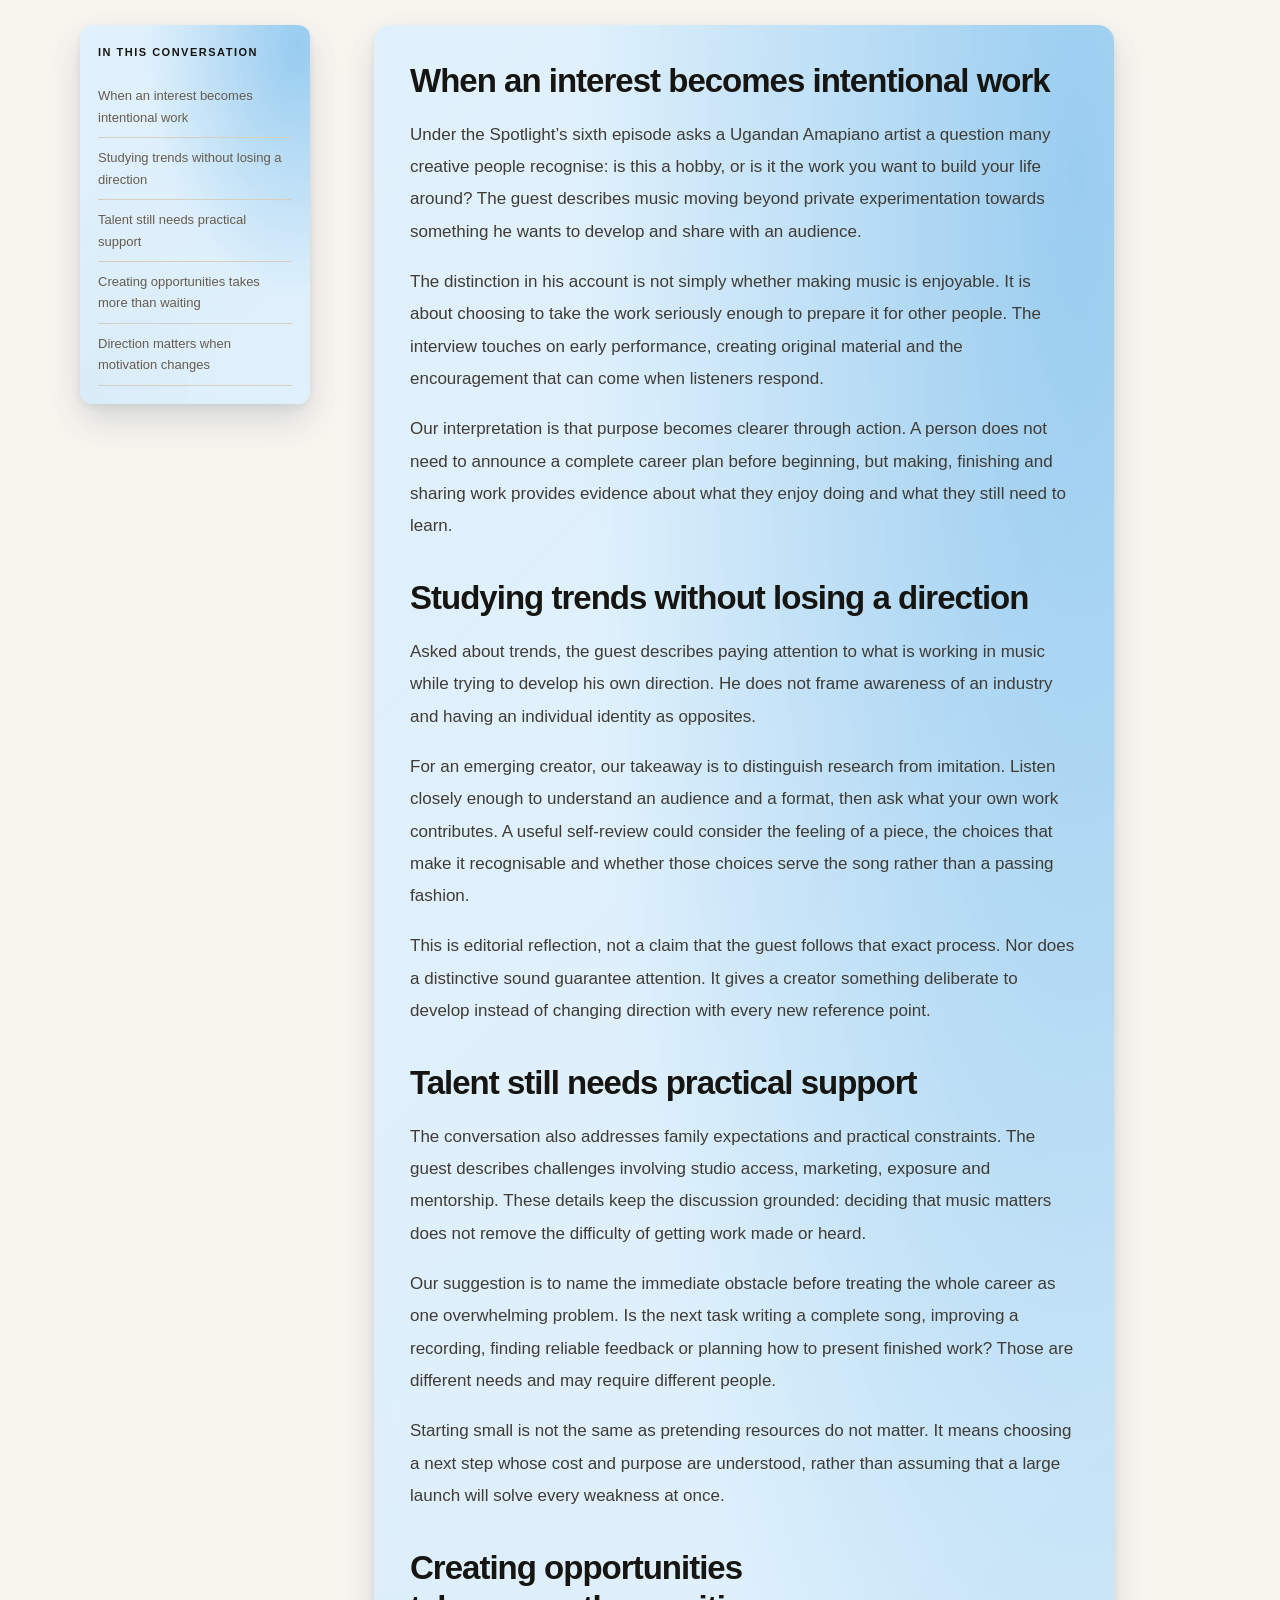
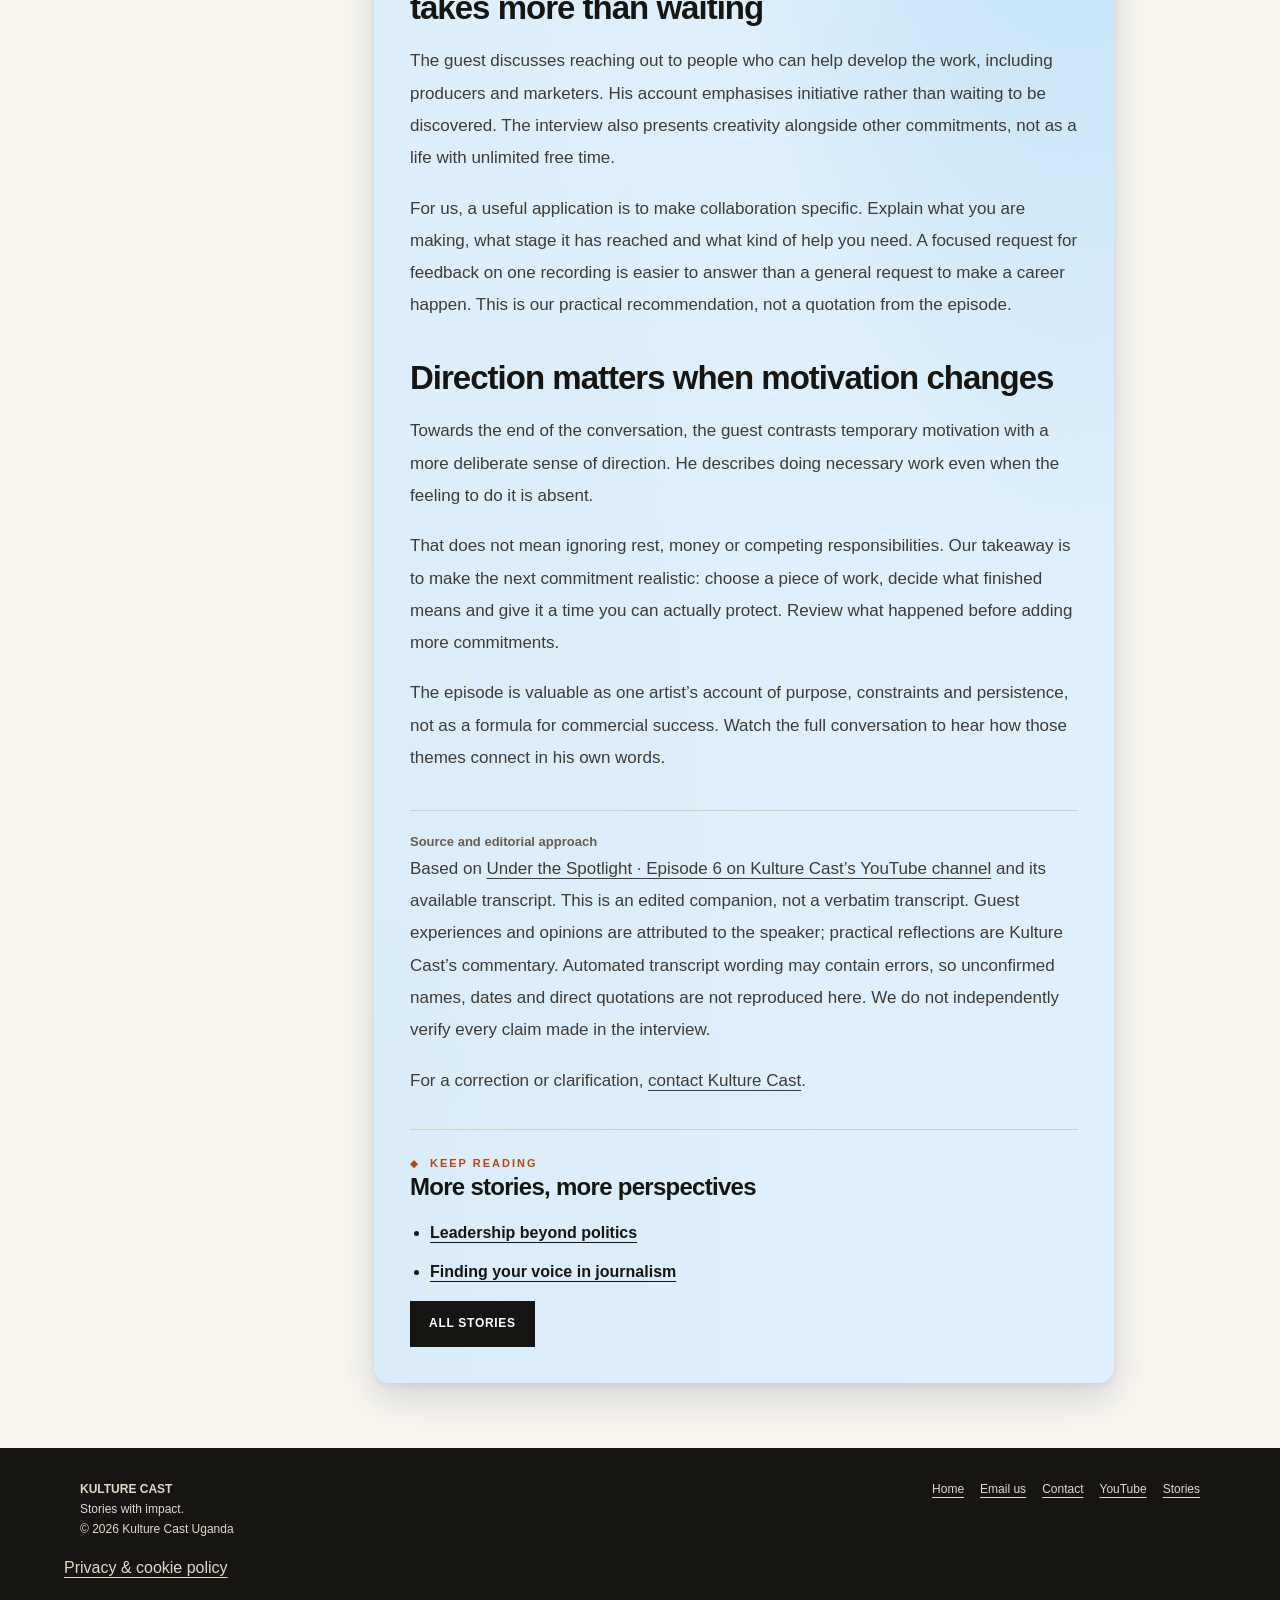
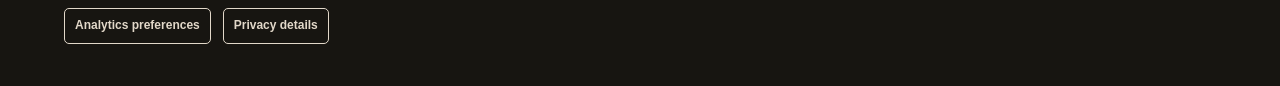
==== commit a4ab1567: "Add Christmas ornaments to public pages" ====
--- a/amapiano-creative-purpose-and-discipline.html
+++ b/amapiano-creative-purpose-and-discipline.html
@@ -17,8 +17,8 @@
 </style><style id="kc-editorial-style">.kc-stories{background:#ece4d6;scroll-margin-top:100px}.kc-stories-grid{display:grid;grid-template-columns:repeat(3,minmax(0,1fr));gap:20px}.kc-story{display:flex;flex-direction:column;border:1px solid #cbbda7;background:#f8f5ef;min-width:0}.kc-story-top{background:#402312;color:#edbf7a;padding:22px 24px;border-top:5px solid #c78119;display:flex;align-items:center;justify-content:space-between;gap:16px}.kc-story-top strong{font-size:40px;line-height:1}.kc-story-top span{font-size:11px;letter-spacing:1px;text-transform:uppercase;max-width:18ch}.kc-story-copy{padding:24px;display:flex;flex-direction:column;flex:1}.kc-story h3{font-size:25px;line-height:1.15;letter-spacing:-.6px;margin:10px 0 14px;text-transform:none}.kc-story h3 a{text-decoration:none}.kc-story p{font-size:14px;line-height:1.75;color:#51483d;margin:0 0 18px}.kc-story .kc-story-link{font-size:13px;font-weight:800;margin-top:auto;text-decoration:underline;text-underline-offset:4px}.kc-story .kc-story-meta{font-size:11px;color:#675c4e;margin:0 0 10px}.kc-story h3 a:hover,.kc-story-link:hover{color:#b9470b}.kc-stories-action{margin-top:26px}.kc-related{border-top:1px solid #d8cebd;margin-top:32px;padding-top:24px}.kc-related h2{font-size:24px;line-height:1.25}.kc-related ul{padding-left:20px}.kc-related li{margin:12px 0}.kc-related a{font-weight:700}.kc-mobile-menu{display:none;position:relative}.kc-mobile-menu summary{list-style:none;cursor:pointer;padding:10px 12px;border:1px solid #73685a;font-size:12px;font-weight:800;min-height:44px;display:flex;align-items:center;gap:8px}.kc-mobile-menu summary::after{content:'☰';font-size:16px}.kc-mobile-menu summary::-webkit-details-marker{display:none}.kc-mobile-menu[open] summary::after{content:'×'}.kc-mobile-menu .kc-menu-panel{position:absolute;right:0;top:calc(100% + 8px);min-width:220px;max-width:calc(100vw - 44px);padding:10px;background:#f8f5ef;border:1px solid #cbbda7;box-shadow:0 8px 24px #0002;z-index:100;display:flex;flex-direction:column}.kc-menu-panel a{display:block;padding:11px 12px;font-size:14px;font-weight:700;text-decoration:none;color:#171511}.kc-menu-panel a:hover{background:#ece4d6}.kc-mobile-menu summary:focus-visible,.kc-menu-panel a:focus-visible,.kc-story a:focus-visible{outline:3px solid #b9470b;outline-offset:3px}.kc-byline a{color:inherit}.kc-video-placeholder{width:100%;height:100%;position:absolute;inset:0;display:flex;align-items:center;justify-content:center;flex-direction:column;gap:10px;padding:20px;text-align:center;background:#171511;color:#f8f5ef}.kc-load-video{font:inherit;font-weight:800;font-size:13px;cursor:pointer;border:1px solid #edbf7a;background:#ece4d6;color:#171511;padding:14px 18px;min-height:48px}.kc-load-video:focus-visible{outline:3px solid #c78119;outline-offset:4px}.kc-video-placeholder p{color:#e7ddcb;font-size:12px;margin:0}.kc-video-placeholder .kc-play{font-size:30px;color:#edbf7a}.kc-video-tools button:disabled{opacity:.55;cursor:default}
 @media(max-width:1100px){header .links{display:none}.kc-mobile-menu{display:block}}
 @media(max-width:760px){.kc-stories-grid{grid-template-columns:1fr}.nav .nav-links{display:none}.kc-story h3{font-size:24px}.kc-stories{padding:58px 0}.kc-mobile-menu{display:block}.kc-video-placeholder{padding:12px;gap:6px}.kc-video-placeholder .kc-play{font-size:23px}}
-@media(max-width:620px){header nav>.btn{display:none}.nav,.wrap.nav{gap:10px}.kc-mobile-menu summary{padding:8px 10px}.kc-byline{font-size:12px}}</style><meta content="Kulture Cast" name="author"/><meta content="2026-11-09T00:00:00+03:00" property="article:published_time"/><meta content="2026-11-09T00:00:00+03:00" property="article:modified_time"/><script type="application/ld+json">{"@context": "https://schema.org", "@type": "BlogPosting", "headline": "Beyond a Hobby: Building an Amapiano Voice with Purpose", "description": "A Ugandan Amapiano artist discusses creative identity, limited resources and the discipline behind turning music into intentional work.", "mainEntityOfPage": "https://ongalogeorge8-blip.github.io/kulture-cast/amapiano-creative-purpose-and-discipline.html", "url": "https://ongalogeorge8-blip.github.io/kulture-cast/amapiano-creative-purpose-and-discipline.html", "datePublished": "2026-11-09", "dateModified": "2026-11-09", "author": {"@type": "Organization", "name": "Kulture Cast", "url": "https://ongalogeorge8-blip.github.io/kulture-cast/"}, "publisher": {"@type": "Organization", "name": "Kulture Cast", "url": "https://ongalogeorge8-blip.github.io/kulture-cast/", "logo": {"@type": "ImageObject", "url": "https://ongalogeorge8-blip.github.io/kulture-cast/kulture-cast-official-logo.svg"}}, "image": "https://ongalogeorge8-blip.github.io/kulture-cast/kulture-cast-share.png", "isBasedOn": "https://www.youtube.com/watch?v=xw13rSLrHWo", "inLanguage": "en", "articleSection": "Music / Creativity / Discipline"}</script><link rel="stylesheet" href="glass.css"/><link rel="stylesheet" href="festive-2026.css?v=1"/><link rel="stylesheet" href="thumbnail-preview.css"/>
-</head><body><a class="skip" href="#article">Skip to episode article</a><header class="site-header"><nav aria-label="Main navigation" class="wrap nav"><a class="brand" href="https://ongalogeorge8-blip.github.io/kulture-cast/"><img alt="Kulture Cast logo" height="48" src="kulture-cast-official-logo.svg" width="48"/>KULTURE CAST</a><div class="nav-links"><a href="stories.html">Stories</a><a href="https://ongalogeorge8-blip.github.io/kulture-cast/#episodes">Episodes</a><a href="https://ongalogeorge8-blip.github.io/kulture-cast/#contact">Contact</a></div><details class="kc-mobile-menu"><summary>Menu</summary><div class="kc-menu-panel"><a href="stories.html">Stories</a><a href="https://ongalogeorge8-blip.github.io/kulture-cast/#updates">Latest video</a><a href="https://ongalogeorge8-blip.github.io/kulture-cast/#episodes">Episodes</a><a href="https://ongalogeorge8-blip.github.io/kulture-cast/#about">About</a><a href="https://ongalogeorge8-blip.github.io/kulture-cast/#services">Services</a><a href="https://ongalogeorge8-blip.github.io/kulture-cast/#contact">Contact</a></div></details></nav></header><main><div class="hero"><div class="wrap"><div class="breadcrumb"><a href="./">Home</a> / <a href="stories.html">Stories</a> / Episode companion</div><div class="eyebrow">Under the Spotlight · Episode 6</div><h1>Beyond a Hobby:<span>Building an Amapiano Voice with Purpose</span></h1><p class="intro">A Ugandan Amapiano artist discusses creative identity, limited resources and the discipline behind turning music into intentional work.</p><div class="meta"><span class="kc-byline">By <a href="https://ongalogeorge8-blip.github.io/kulture-cast/#about">Kulture Cast</a></span><span>Published <time datetime="2026-11-09">9 November 2026</time></span><span>Music / Creativity / Discipline</span></div><div class="hero-actions"><a class="button" href="#watch">Watch the episode ↓</a><a class="button alt" href="#article">Read the story ↓</a></div></div></div><div aria-hidden="true" class="pattern"></div><section aria-labelledby="watch-title" class="wrap watch" id="watch"><h2 id="watch-title">Watch the full conversation</h2><div class="player" id="player"><div class="player-inner"><button class="kc-thumbnail-play button" id="load-video" type="button" data-src="https://www.youtube-nocookie.com/embed/xw13rSLrHWo?rel=0" data-title="Beyond a Hobby: Building an Amapiano Voice with Purpose" data-video="xw13rSLrHWo" aria-label="Play Beyond a Hobby: Building an Amapiano Voice with Purpose. Connects to YouTube."><span class="kc-preview-title" aria-hidden="true">Beyond a Hobby: Building an Amapiano Voice with Purpose</span><span class="kc-preview-icon" aria-hidden="true">▶</span><span class="kc-preview-note" aria-hidden="true">Connects to YouTube when played</span></button></div></div><p class="small player-note">Loading the player connects to YouTube, a separate service with its own privacy policy. Prefer another tab? <a href="https://www.youtube.com/watch?v=xw13rSLrHWo" rel="noopener noreferrer" target="_blank">Watch on YouTube</a>.</p></section><div class="wrap article-layout"><aside aria-label="Article contents" class="toc"><h2>In this conversation</h2><div class="toc-links"><a href="#purpose">When an interest becomes intentional work</a><a href="#identity">Studying trends without losing a direction</a><a href="#resources">Talent still needs practical support</a><a href="#opportunity">Creating opportunities takes more than waiting</a><a href="#discipline">Direction matters when motivation changes</a></div></aside><article aria-label="Episode companion article" id="article"><section id="purpose"><h2>When an interest becomes intentional work</h2><p>Under the Spotlight’s sixth episode asks a Ugandan Amapiano artist a question many creative people recognise: is this a hobby, or is it the work you want to build your life around? The guest describes music moving beyond private experimentation towards something he wants to develop and share with an audience.</p><p>The distinction in his account is not simply whether making music is enjoyable. It is about choosing to take the work seriously enough to prepare it for other people. The interview touches on early performance, creating original material and the encouragement that can come when listeners respond.</p><p>Our interpretation is that purpose becomes clearer through action. A person does not need to announce a complete career plan before beginning, but making, finishing and sharing work provides evidence about what they enjoy doing and what they still need to learn.</p></section><section id="identity"><h2>Studying trends without losing a direction</h2><p>Asked about trends, the guest describes paying attention to what is working in music while trying to develop his own direction. He does not frame awareness of an industry and having an individual identity as opposites.</p><p>For an emerging creator, our takeaway is to distinguish research from imitation. Listen closely enough to understand an audience and a format, then ask what your own work contributes. A useful self-review could consider the feeling of a piece, the choices that make it recognisable and whether those choices serve the song rather than a passing fashion.</p><p>This is editorial reflection, not a claim that the guest follows that exact process. Nor does a distinctive sound guarantee attention. It gives a creator something deliberate to develop instead of changing direction with every new reference point.</p></section><section id="resources"><h2>Talent still needs practical support</h2><p>The conversation also addresses family expectations and practical constraints. The guest describes challenges involving studio access, marketing, exposure and mentorship. These details keep the discussion grounded: deciding that music matters does not remove the difficulty of getting work made or heard.</p><p>Our suggestion is to name the immediate obstacle before treating the whole career as one overwhelming problem. Is the next task writing a complete song, improving a recording, finding reliable feedback or planning how to present finished work? Those are different needs and may require different people.</p><p>Starting small is not the same as pretending resources do not matter. It means choosing a next step whose cost and purpose are understood, rather than assuming that a large launch will solve every weakness at once.</p></section><section id="opportunity"><h2>Creating opportunities takes more than waiting</h2><p>The guest discusses reaching out to people who can help develop the work, including producers and marketers. His account emphasises initiative rather than waiting to be discovered. The interview also presents creativity alongside other commitments, not as a life with unlimited free time.</p><p>For us, a useful application is to make collaboration specific. Explain what you are making, what stage it has reached and what kind of help you need. A focused request for feedback on one recording is easier to answer than a general request to make a career happen. This is our practical recommendation, not a quotation from the episode.</p></section><section id="discipline"><h2>Direction matters when motivation changes</h2><p>Towards the end of the conversation, the guest contrasts temporary motivation with a more deliberate sense of direction. He describes doing necessary work even when the feeling to do it is absent.</p><p>That does not mean ignoring rest, money or competing responsibilities. Our takeaway is to make the next commitment realistic: choose a piece of work, decide what finished means and give it a time you can actually protect. Review what happened before adding more commitments.</p><p>The episode is valuable as one artist’s account of purpose, constraints and persistence, not as a formula for commercial success. Watch the full conversation to hear how those themes connect in his own words.</p></section><div class="editorial-note"><strong>Source and editorial approach</strong><p>Based on <a href="https://www.youtube.com/watch?v=xw13rSLrHWo" rel="noopener noreferrer" target="_blank">Under the Spotlight · Episode 6 on Kulture Cast’s YouTube channel</a> and its available transcript. This is an edited companion, not a verbatim transcript. Guest experiences and opinions are attributed to the speaker; practical reflections are Kulture Cast’s commentary. Automated transcript wording may contain errors, so unconfirmed names, dates and direct quotations are not reproduced here. We do not independently verify every claim made in the interview.</p><p>For a correction or clarification, <a href="mailto:kulturecast3@gmail.com">contact Kulture Cast</a>.</p></div><div class="kc-related"><div class="eyebrow">Keep reading</div><h2>More stories, more perspectives</h2><ul><li><a href="okot-boniface-henry-leadership-beyond-politics.html">Leadership beyond politics</a></li><li><a href="journalism-persistence-and-public-responsibility.html">Finding your voice in journalism</a></li></ul><a class="button" href="stories.html">All stories</a></div></article></div></main><footer class="footer"><div class="wrap"><div class="footer-row"><div><strong>KULTURE CAST</strong><br/>Stories with impact.<br/>© 2026 Kulture Cast Uganda</div><div class="footer-links"><a href="https://ongalogeorge8-blip.github.io/kulture-cast/">Home</a><a href="mailto:kulturecast3@gmail.com">Email us</a><a href="https://ongalogeorge8-blip.github.io/kulture-cast/#contact">Contact</a><a href="https://www.youtube.com/@kulturecast">YouTube</a><a href="stories.html">Stories</a></div></div></div><div class="kc-privacy-footer"><a href="privacy.html">Privacy &amp; cookie policy</a></div></footer><script id="kc-video-loading" src="video-player.js"></script><section aria-label="Optional visitor analytics" hidden="" id="kc-consent">
+@media(max-width:620px){header nav>.btn{display:none}.nav,.wrap.nav{gap:10px}.kc-mobile-menu summary{padding:8px 10px}.kc-byline{font-size:12px}}</style><meta content="Kulture Cast" name="author"/><meta content="2026-11-09T00:00:00+03:00" property="article:published_time"/><meta content="2026-11-09T00:00:00+03:00" property="article:modified_time"/><script type="application/ld+json">{"@context": "https://schema.org", "@type": "BlogPosting", "headline": "Beyond a Hobby: Building an Amapiano Voice with Purpose", "description": "A Ugandan Amapiano artist discusses creative identity, limited resources and the discipline behind turning music into intentional work.", "mainEntityOfPage": "https://ongalogeorge8-blip.github.io/kulture-cast/amapiano-creative-purpose-and-discipline.html", "url": "https://ongalogeorge8-blip.github.io/kulture-cast/amapiano-creative-purpose-and-discipline.html", "datePublished": "2026-11-09", "dateModified": "2026-11-09", "author": {"@type": "Organization", "name": "Kulture Cast", "url": "https://ongalogeorge8-blip.github.io/kulture-cast/"}, "publisher": {"@type": "Organization", "name": "Kulture Cast", "url": "https://ongalogeorge8-blip.github.io/kulture-cast/", "logo": {"@type": "ImageObject", "url": "https://ongalogeorge8-blip.github.io/kulture-cast/kulture-cast-official-logo.svg"}}, "image": "https://ongalogeorge8-blip.github.io/kulture-cast/kulture-cast-share.png", "isBasedOn": "https://www.youtube.com/watch?v=xw13rSLrHWo", "inLanguage": "en", "articleSection": "Music / Creativity / Discipline"}</script><link rel="stylesheet" href="glass.css"/><link rel="stylesheet" href="festive-2026.css?v=1"/><link rel="stylesheet" href="festive-celebration-2026.css?v=1"/><link rel="stylesheet" href="thumbnail-preview.css"/>
+</head><body><a class="skip" href="#article">Skip to episode article</a><header class="site-header"><nav aria-label="Main navigation" class="wrap nav"><a class="brand" href="https://ongalogeorge8-blip.github.io/kulture-cast/"><img alt="Kulture Cast logo" height="48" src="kulture-cast-official-logo.svg" width="48"/>KULTURE CAST</a><div class="nav-links"><a href="stories.html">Stories</a><a href="https://ongalogeorge8-blip.github.io/kulture-cast/#episodes">Episodes</a><a href="https://ongalogeorge8-blip.github.io/kulture-cast/#contact">Contact</a></div><details class="kc-mobile-menu"><summary>Menu</summary><div class="kc-menu-panel"><a href="stories.html">Stories</a><a href="https://ongalogeorge8-blip.github.io/kulture-cast/#updates">Latest video</a><a href="https://ongalogeorge8-blip.github.io/kulture-cast/#episodes">Episodes</a><a href="https://ongalogeorge8-blip.github.io/kulture-cast/#about">About</a><a href="https://ongalogeorge8-blip.github.io/kulture-cast/#services">Services</a><a href="https://ongalogeorge8-blip.github.io/kulture-cast/#contact">Contact</a></div></details></nav></header><main><div class="hero"><div class="kc-holiday-ornaments" aria-hidden="true"></div><div class="wrap"><div class="breadcrumb"><a href="./">Home</a> / <a href="stories.html">Stories</a> / Episode companion</div><div class="eyebrow">Under the Spotlight · Episode 6</div><h1>Beyond a Hobby:<span>Building an Amapiano Voice with Purpose</span></h1><p class="intro">A Ugandan Amapiano artist discusses creative identity, limited resources and the discipline behind turning music into intentional work.</p><div class="meta"><span class="kc-byline">By <a href="https://ongalogeorge8-blip.github.io/kulture-cast/#about">Kulture Cast</a></span><span>Published <time datetime="2026-11-09">9 November 2026</time></span><span>Music / Creativity / Discipline</span></div><div class="hero-actions"><a class="button" href="#watch">Watch the episode ↓</a><a class="button alt" href="#article">Read the story ↓</a></div></div></div><div aria-hidden="true" class="pattern"></div><section aria-labelledby="watch-title" class="wrap watch" id="watch"><h2 id="watch-title">Watch the full conversation</h2><div class="player" id="player"><div class="player-inner"><button class="kc-thumbnail-play button" id="load-video" type="button" data-src="https://www.youtube-nocookie.com/embed/xw13rSLrHWo?rel=0" data-title="Beyond a Hobby: Building an Amapiano Voice with Purpose" data-video="xw13rSLrHWo" aria-label="Play Beyond a Hobby: Building an Amapiano Voice with Purpose. Connects to YouTube."><span class="kc-preview-title" aria-hidden="true">Beyond a Hobby: Building an Amapiano Voice with Purpose</span><span class="kc-preview-icon" aria-hidden="true">▶</span><span class="kc-preview-note" aria-hidden="true">Connects to YouTube when played</span></button></div></div><p class="small player-note">Loading the player connects to YouTube, a separate service with its own privacy policy. Prefer another tab? <a href="https://www.youtube.com/watch?v=xw13rSLrHWo" rel="noopener noreferrer" target="_blank">Watch on YouTube</a>.</p></section><div class="wrap article-layout"><aside aria-label="Article contents" class="toc"><h2>In this conversation</h2><div class="toc-links"><a href="#purpose">When an interest becomes intentional work</a><a href="#identity">Studying trends without losing a direction</a><a href="#resources">Talent still needs practical support</a><a href="#opportunity">Creating opportunities takes more than waiting</a><a href="#discipline">Direction matters when motivation changes</a></div></aside><article aria-label="Episode companion article" id="article"><section id="purpose"><h2>When an interest becomes intentional work</h2><p>Under the Spotlight’s sixth episode asks a Ugandan Amapiano artist a question many creative people recognise: is this a hobby, or is it the work you want to build your life around? The guest describes music moving beyond private experimentation towards something he wants to develop and share with an audience.</p><p>The distinction in his account is not simply whether making music is enjoyable. It is about choosing to take the work seriously enough to prepare it for other people. The interview touches on early performance, creating original material and the encouragement that can come when listeners respond.</p><p>Our interpretation is that purpose becomes clearer through action. A person does not need to announce a complete career plan before beginning, but making, finishing and sharing work provides evidence about what they enjoy doing and what they still need to learn.</p></section><section id="identity"><h2>Studying trends without losing a direction</h2><p>Asked about trends, the guest describes paying attention to what is working in music while trying to develop his own direction. He does not frame awareness of an industry and having an individual identity as opposites.</p><p>For an emerging creator, our takeaway is to distinguish research from imitation. Listen closely enough to understand an audience and a format, then ask what your own work contributes. A useful self-review could consider the feeling of a piece, the choices that make it recognisable and whether those choices serve the song rather than a passing fashion.</p><p>This is editorial reflection, not a claim that the guest follows that exact process. Nor does a distinctive sound guarantee attention. It gives a creator something deliberate to develop instead of changing direction with every new reference point.</p></section><section id="resources"><h2>Talent still needs practical support</h2><p>The conversation also addresses family expectations and practical constraints. The guest describes challenges involving studio access, marketing, exposure and mentorship. These details keep the discussion grounded: deciding that music matters does not remove the difficulty of getting work made or heard.</p><p>Our suggestion is to name the immediate obstacle before treating the whole career as one overwhelming problem. Is the next task writing a complete song, improving a recording, finding reliable feedback or planning how to present finished work? Those are different needs and may require different people.</p><p>Starting small is not the same as pretending resources do not matter. It means choosing a next step whose cost and purpose are understood, rather than assuming that a large launch will solve every weakness at once.</p></section><section id="opportunity"><h2>Creating opportunities takes more than waiting</h2><p>The guest discusses reaching out to people who can help develop the work, including producers and marketers. His account emphasises initiative rather than waiting to be discovered. The interview also presents creativity alongside other commitments, not as a life with unlimited free time.</p><p>For us, a useful application is to make collaboration specific. Explain what you are making, what stage it has reached and what kind of help you need. A focused request for feedback on one recording is easier to answer than a general request to make a career happen. This is our practical recommendation, not a quotation from the episode.</p></section><section id="discipline"><h2>Direction matters when motivation changes</h2><p>Towards the end of the conversation, the guest contrasts temporary motivation with a more deliberate sense of direction. He describes doing necessary work even when the feeling to do it is absent.</p><p>That does not mean ignoring rest, money or competing responsibilities. Our takeaway is to make the next commitment realistic: choose a piece of work, decide what finished means and give it a time you can actually protect. Review what happened before adding more commitments.</p><p>The episode is valuable as one artist’s account of purpose, constraints and persistence, not as a formula for commercial success. Watch the full conversation to hear how those themes connect in his own words.</p></section><div class="editorial-note"><strong>Source and editorial approach</strong><p>Based on <a href="https://www.youtube.com/watch?v=xw13rSLrHWo" rel="noopener noreferrer" target="_blank">Under the Spotlight · Episode 6 on Kulture Cast’s YouTube channel</a> and its available transcript. This is an edited companion, not a verbatim transcript. Guest experiences and opinions are attributed to the speaker; practical reflections are Kulture Cast’s commentary. Automated transcript wording may contain errors, so unconfirmed names, dates and direct quotations are not reproduced here. We do not independently verify every claim made in the interview.</p><p>For a correction or clarification, <a href="mailto:kulturecast3@gmail.com">contact Kulture Cast</a>.</p></div><div class="kc-related"><div class="eyebrow">Keep reading</div><h2>More stories, more perspectives</h2><ul><li><a href="okot-boniface-henry-leadership-beyond-politics.html">Leadership beyond politics</a></li><li><a href="journalism-persistence-and-public-responsibility.html">Finding your voice in journalism</a></li></ul><a class="button" href="stories.html">All stories</a></div></article></div></main><footer class="footer"><div class="wrap"><div class="footer-row"><div><strong>KULTURE CAST</strong><br/>Stories with impact.<br/>© 2026 Kulture Cast Uganda</div><div class="footer-links"><a href="https://ongalogeorge8-blip.github.io/kulture-cast/">Home</a><a href="mailto:kulturecast3@gmail.com">Email us</a><a href="https://ongalogeorge8-blip.github.io/kulture-cast/#contact">Contact</a><a href="https://www.youtube.com/@kulturecast">YouTube</a><a href="stories.html">Stories</a></div></div></div><div class="kc-privacy-footer"><a href="privacy.html">Privacy &amp; cookie policy</a></div></footer><script id="kc-video-loading" src="video-player.js"></script><section aria-label="Optional visitor analytics" hidden="" id="kc-consent">
 <strong>Help us improve Kulture Cast</strong>
 <p>May we use Google Analytics cookies to understand visits, pages viewed, devices, contact-link clicks and video starts? Google processes this data, potentially outside your country. It's optional: the website works the same if you reject. Analytics choices do not enable advertising. <a href="privacy.html">Privacy &amp; cookie policy</a>.</p>
 <div class="kc-consent-actions"><button class="kc-consent-button" id="kc-accept" type="button">Accept analytics</button><button class="kc-consent-button" id="kc-reject" type="button">Reject analytics</button><button class="kc-consent-button" data-kc-privacy="" type="button">Privacy details</button></div>
--- a/festive-celebration-2026.css
+++ b/festive-celebration-2026.css
@@ -0,0 +1,20 @@
+/* Local, purely decorative Christmas ornaments. No scripts or external requests. */
+.kc-holiday-ornaments {
+  height: 112px;
+  width: min(460px, calc(100% - 32px));
+  margin: -18px auto 12px;
+  background: url('festive-ornaments-2026.svg') center top / contain no-repeat;
+  pointer-events: none;
+  user-select: none;
+}
+.kc-christmas-greeting {
+  background: linear-gradient(100deg, #113a39, #1b5548 50%, #113a39);
+  border-bottom: 0;
+}
+@media (max-width: 620px) {
+  .kc-holiday-ornaments { height: 94px; width: min(340px, calc(100% - 24px)); margin: -16px auto 8px; }
+}
+/* Decorations are static; also stop the earlier glow for data-saving users. */
+@media (prefers-reduced-data: reduce), (prefers-reduced-motion: reduce) {
+  .hero::after { animation: none !important; }
+}
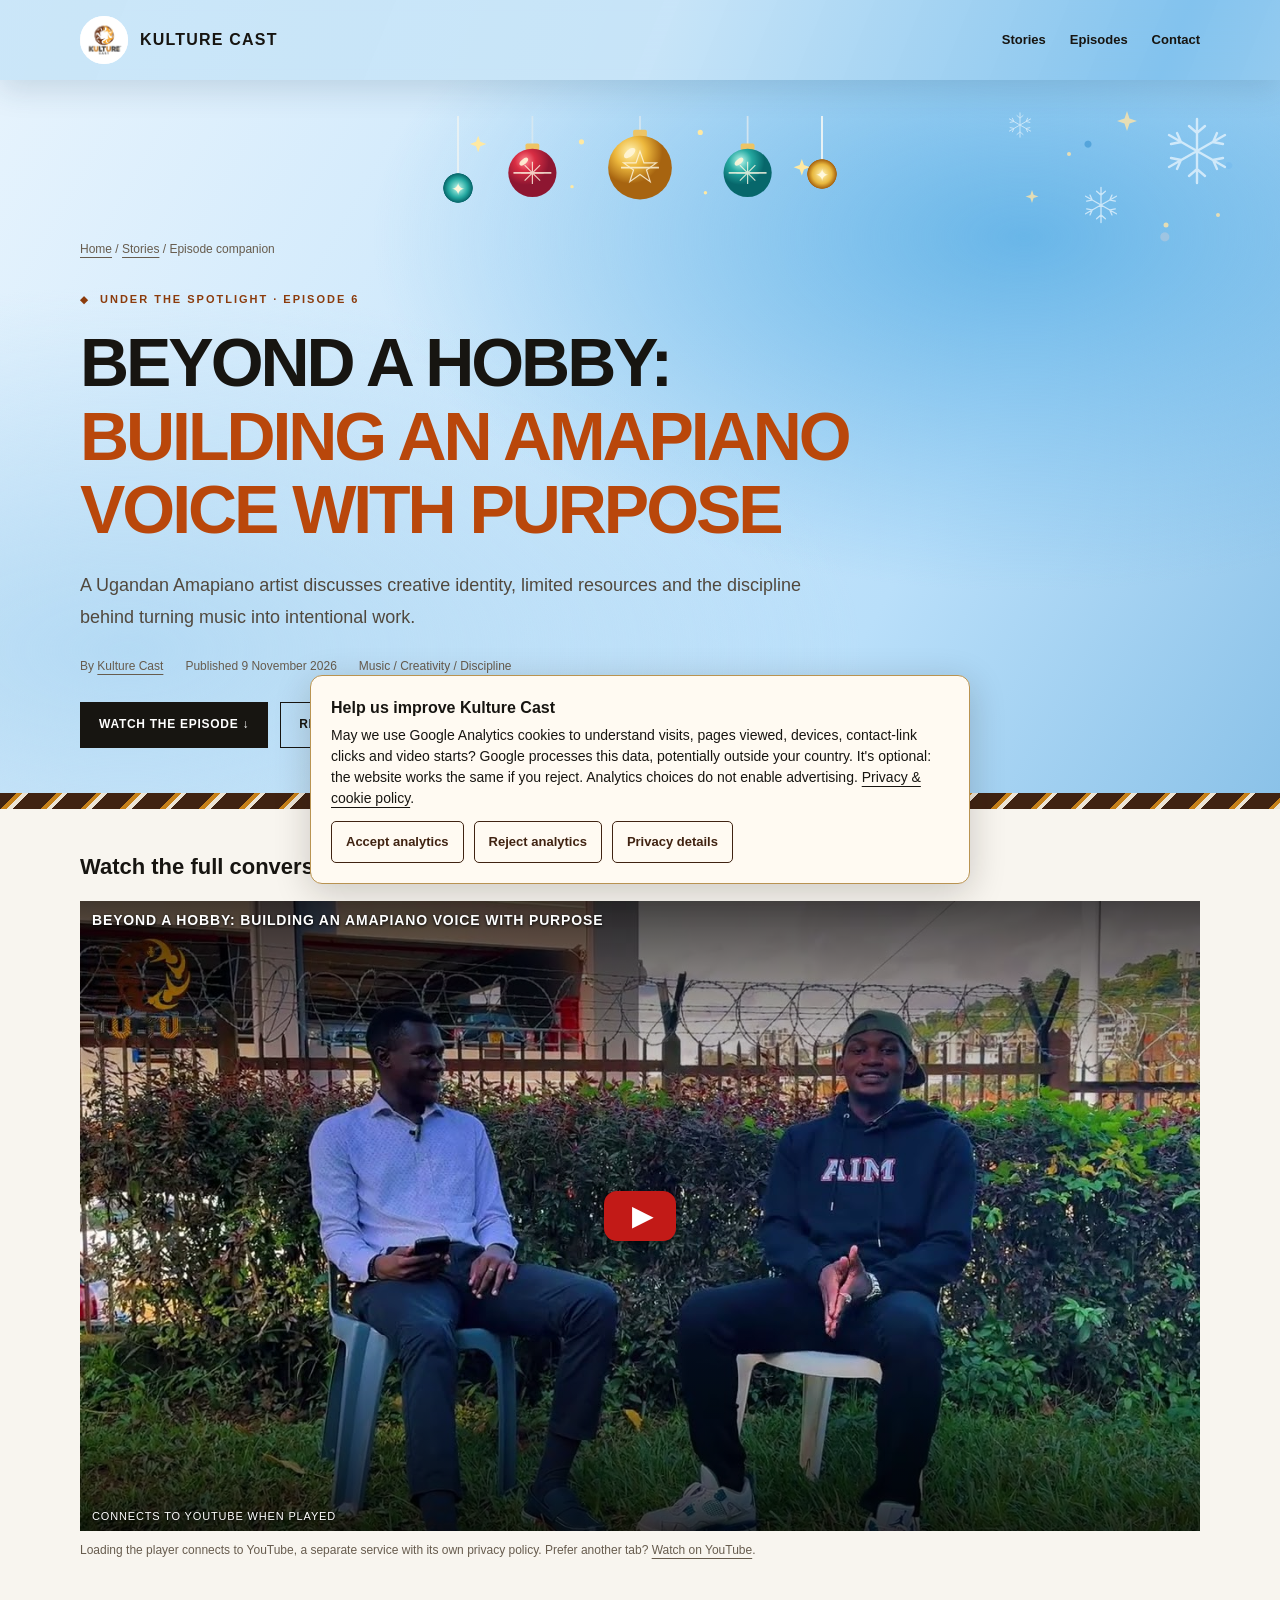
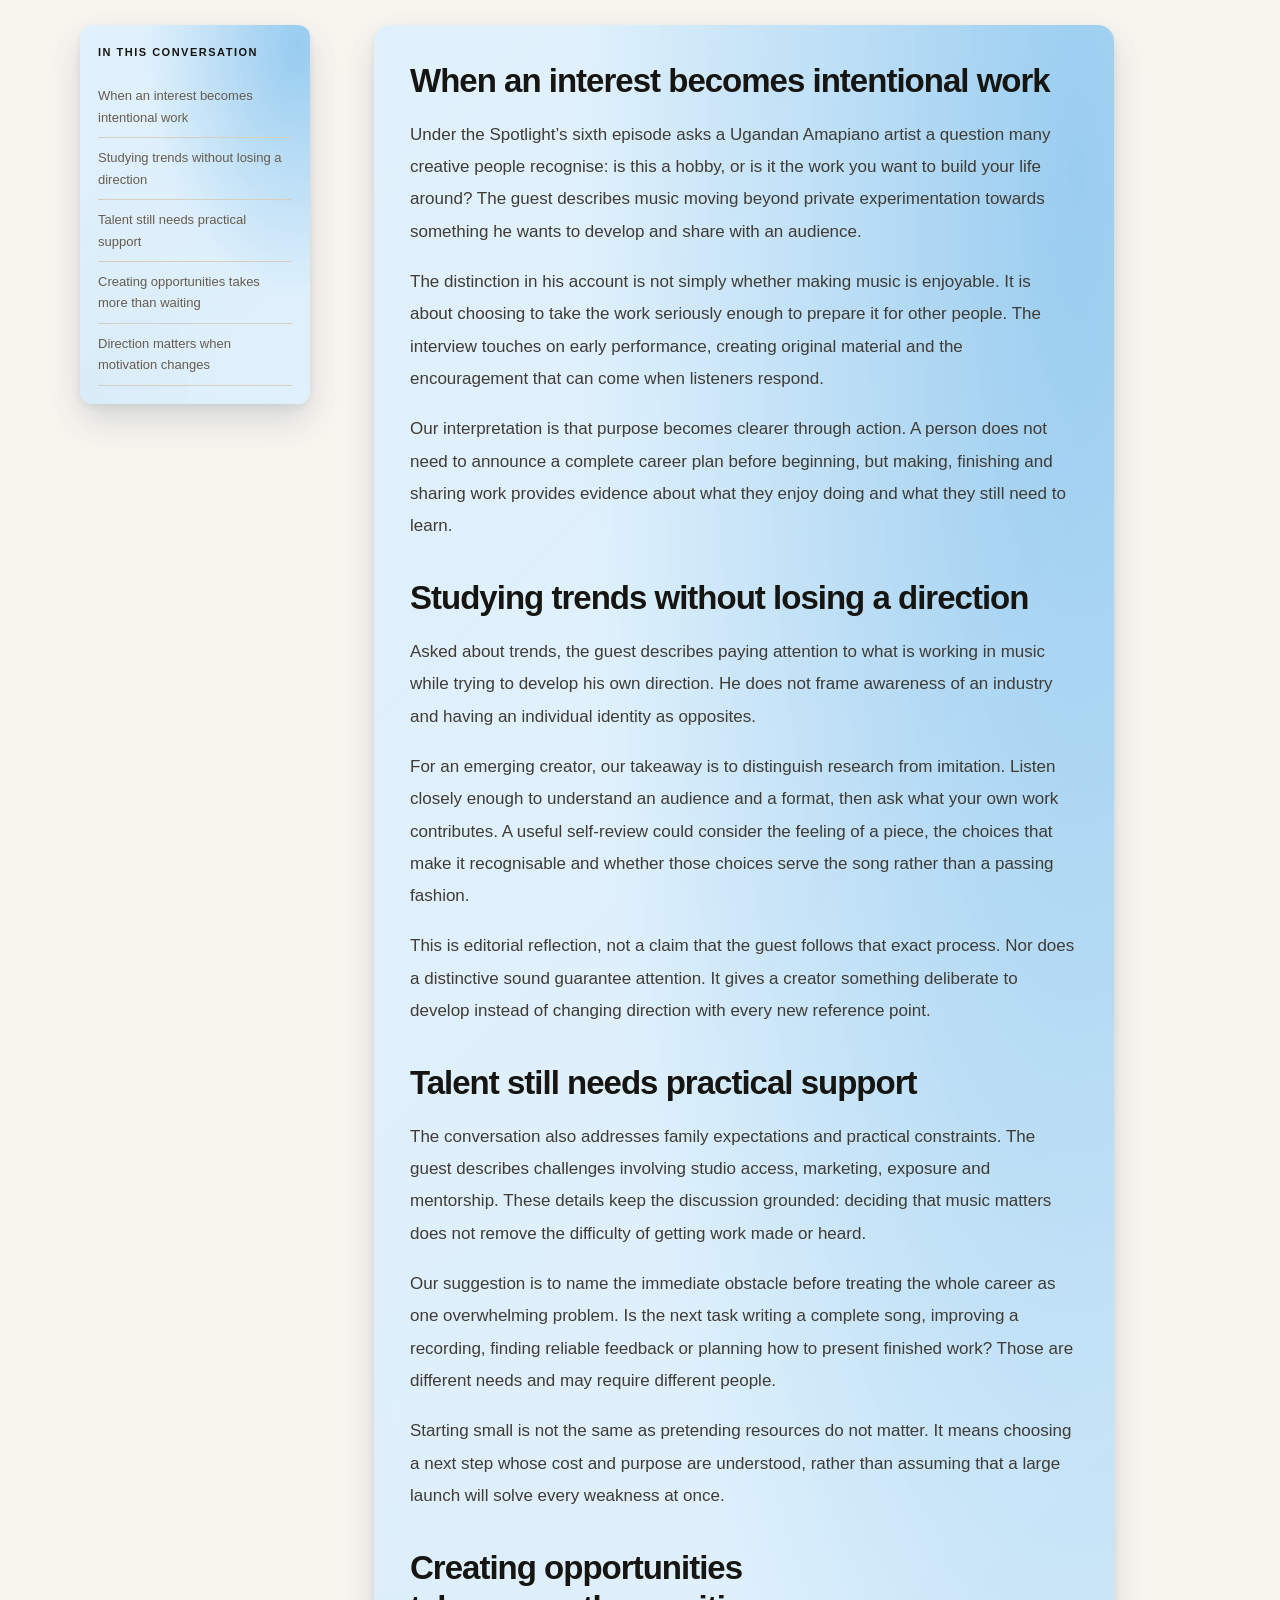
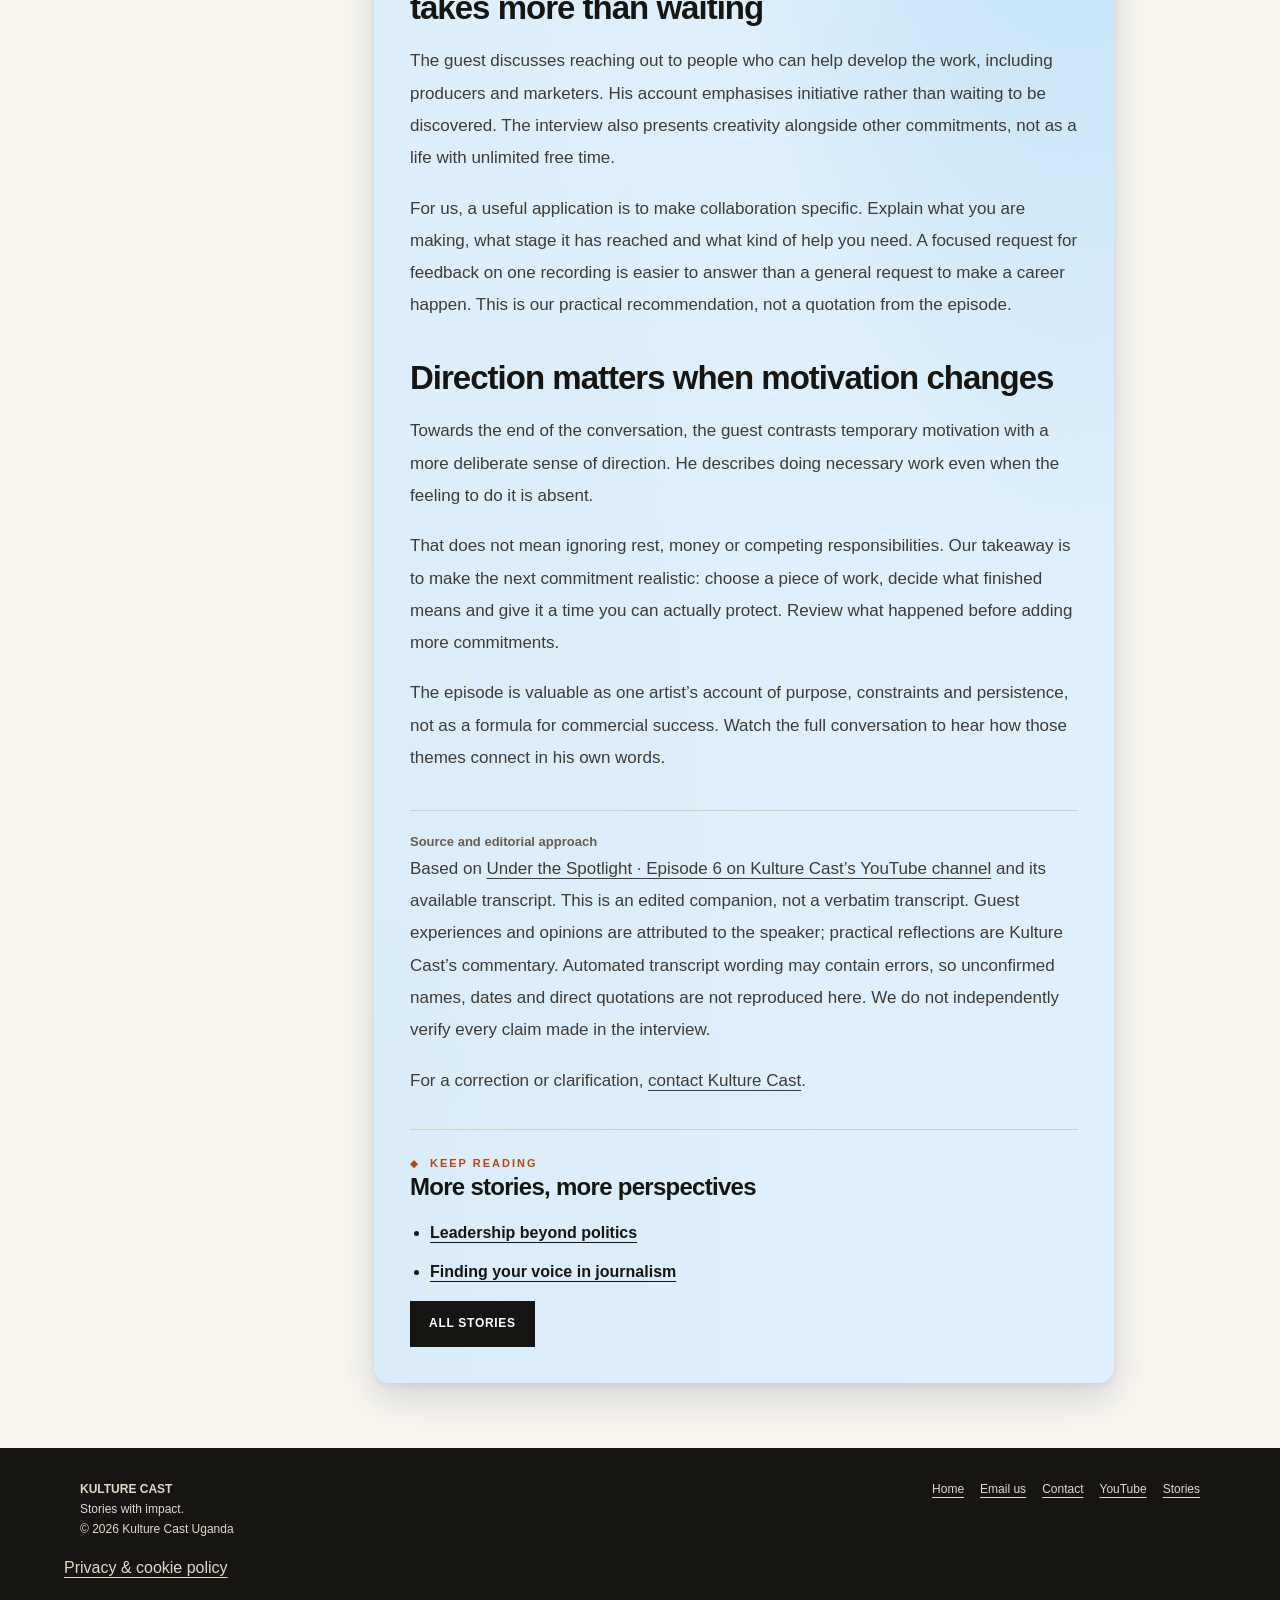
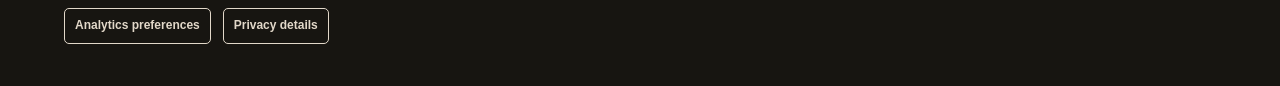
==== commit 04728b0e: "Refresh festive stylesheet cache version" ====
--- a/amapiano-creative-purpose-and-discipline.html
+++ b/amapiano-creative-purpose-and-discipline.html
@@ -17,7 +17,7 @@
 </style><style id="kc-editorial-style">.kc-stories{background:#ece4d6;scroll-margin-top:100px}.kc-stories-grid{display:grid;grid-template-columns:repeat(3,minmax(0,1fr));gap:20px}.kc-story{display:flex;flex-direction:column;border:1px solid #cbbda7;background:#f8f5ef;min-width:0}.kc-story-top{background:#402312;color:#edbf7a;padding:22px 24px;border-top:5px solid #c78119;display:flex;align-items:center;justify-content:space-between;gap:16px}.kc-story-top strong{font-size:40px;line-height:1}.kc-story-top span{font-size:11px;letter-spacing:1px;text-transform:uppercase;max-width:18ch}.kc-story-copy{padding:24px;display:flex;flex-direction:column;flex:1}.kc-story h3{font-size:25px;line-height:1.15;letter-spacing:-.6px;margin:10px 0 14px;text-transform:none}.kc-story h3 a{text-decoration:none}.kc-story p{font-size:14px;line-height:1.75;color:#51483d;margin:0 0 18px}.kc-story .kc-story-link{font-size:13px;font-weight:800;margin-top:auto;text-decoration:underline;text-underline-offset:4px}.kc-story .kc-story-meta{font-size:11px;color:#675c4e;margin:0 0 10px}.kc-story h3 a:hover,.kc-story-link:hover{color:#b9470b}.kc-stories-action{margin-top:26px}.kc-related{border-top:1px solid #d8cebd;margin-top:32px;padding-top:24px}.kc-related h2{font-size:24px;line-height:1.25}.kc-related ul{padding-left:20px}.kc-related li{margin:12px 0}.kc-related a{font-weight:700}.kc-mobile-menu{display:none;position:relative}.kc-mobile-menu summary{list-style:none;cursor:pointer;padding:10px 12px;border:1px solid #73685a;font-size:12px;font-weight:800;min-height:44px;display:flex;align-items:center;gap:8px}.kc-mobile-menu summary::after{content:'☰';font-size:16px}.kc-mobile-menu summary::-webkit-details-marker{display:none}.kc-mobile-menu[open] summary::after{content:'×'}.kc-mobile-menu .kc-menu-panel{position:absolute;right:0;top:calc(100% + 8px);min-width:220px;max-width:calc(100vw - 44px);padding:10px;background:#f8f5ef;border:1px solid #cbbda7;box-shadow:0 8px 24px #0002;z-index:100;display:flex;flex-direction:column}.kc-menu-panel a{display:block;padding:11px 12px;font-size:14px;font-weight:700;text-decoration:none;color:#171511}.kc-menu-panel a:hover{background:#ece4d6}.kc-mobile-menu summary:focus-visible,.kc-menu-panel a:focus-visible,.kc-story a:focus-visible{outline:3px solid #b9470b;outline-offset:3px}.kc-byline a{color:inherit}.kc-video-placeholder{width:100%;height:100%;position:absolute;inset:0;display:flex;align-items:center;justify-content:center;flex-direction:column;gap:10px;padding:20px;text-align:center;background:#171511;color:#f8f5ef}.kc-load-video{font:inherit;font-weight:800;font-size:13px;cursor:pointer;border:1px solid #edbf7a;background:#ece4d6;color:#171511;padding:14px 18px;min-height:48px}.kc-load-video:focus-visible{outline:3px solid #c78119;outline-offset:4px}.kc-video-placeholder p{color:#e7ddcb;font-size:12px;margin:0}.kc-video-placeholder .kc-play{font-size:30px;color:#edbf7a}.kc-video-tools button:disabled{opacity:.55;cursor:default}
 @media(max-width:1100px){header .links{display:none}.kc-mobile-menu{display:block}}
 @media(max-width:760px){.kc-stories-grid{grid-template-columns:1fr}.nav .nav-links{display:none}.kc-story h3{font-size:24px}.kc-stories{padding:58px 0}.kc-mobile-menu{display:block}.kc-video-placeholder{padding:12px;gap:6px}.kc-video-placeholder .kc-play{font-size:23px}}
-@media(max-width:620px){header nav>.btn{display:none}.nav,.wrap.nav{gap:10px}.kc-mobile-menu summary{padding:8px 10px}.kc-byline{font-size:12px}}</style><meta content="Kulture Cast" name="author"/><meta content="2026-11-09T00:00:00+03:00" property="article:published_time"/><meta content="2026-11-09T00:00:00+03:00" property="article:modified_time"/><script type="application/ld+json">{"@context": "https://schema.org", "@type": "BlogPosting", "headline": "Beyond a Hobby: Building an Amapiano Voice with Purpose", "description": "A Ugandan Amapiano artist discusses creative identity, limited resources and the discipline behind turning music into intentional work.", "mainEntityOfPage": "https://ongalogeorge8-blip.github.io/kulture-cast/amapiano-creative-purpose-and-discipline.html", "url": "https://ongalogeorge8-blip.github.io/kulture-cast/amapiano-creative-purpose-and-discipline.html", "datePublished": "2026-11-09", "dateModified": "2026-11-09", "author": {"@type": "Organization", "name": "Kulture Cast", "url": "https://ongalogeorge8-blip.github.io/kulture-cast/"}, "publisher": {"@type": "Organization", "name": "Kulture Cast", "url": "https://ongalogeorge8-blip.github.io/kulture-cast/", "logo": {"@type": "ImageObject", "url": "https://ongalogeorge8-blip.github.io/kulture-cast/kulture-cast-official-logo.svg"}}, "image": "https://ongalogeorge8-blip.github.io/kulture-cast/kulture-cast-share.png", "isBasedOn": "https://www.youtube.com/watch?v=xw13rSLrHWo", "inLanguage": "en", "articleSection": "Music / Creativity / Discipline"}</script><link rel="stylesheet" href="glass.css"/><link rel="stylesheet" href="festive-2026.css?v=1"/><link rel="stylesheet" href="festive-celebration-2026.css?v=1"/><link rel="stylesheet" href="thumbnail-preview.css"/>
+@media(max-width:620px){header nav>.btn{display:none}.nav,.wrap.nav{gap:10px}.kc-mobile-menu summary{padding:8px 10px}.kc-byline{font-size:12px}}</style><meta content="Kulture Cast" name="author"/><meta content="2026-11-09T00:00:00+03:00" property="article:published_time"/><meta content="2026-11-09T00:00:00+03:00" property="article:modified_time"/><script type="application/ld+json">{"@context": "https://schema.org", "@type": "BlogPosting", "headline": "Beyond a Hobby: Building an Amapiano Voice with Purpose", "description": "A Ugandan Amapiano artist discusses creative identity, limited resources and the discipline behind turning music into intentional work.", "mainEntityOfPage": "https://ongalogeorge8-blip.github.io/kulture-cast/amapiano-creative-purpose-and-discipline.html", "url": "https://ongalogeorge8-blip.github.io/kulture-cast/amapiano-creative-purpose-and-discipline.html", "datePublished": "2026-11-09", "dateModified": "2026-11-09", "author": {"@type": "Organization", "name": "Kulture Cast", "url": "https://ongalogeorge8-blip.github.io/kulture-cast/"}, "publisher": {"@type": "Organization", "name": "Kulture Cast", "url": "https://ongalogeorge8-blip.github.io/kulture-cast/", "logo": {"@type": "ImageObject", "url": "https://ongalogeorge8-blip.github.io/kulture-cast/kulture-cast-official-logo.svg"}}, "image": "https://ongalogeorge8-blip.github.io/kulture-cast/kulture-cast-share.png", "isBasedOn": "https://www.youtube.com/watch?v=xw13rSLrHWo", "inLanguage": "en", "articleSection": "Music / Creativity / Discipline"}</script><link rel="stylesheet" href="glass.css"/><link rel="stylesheet" href="festive-2026.css?v=1"/><link rel="stylesheet" href="festive-celebration-2026.css?v=swing-2026"/><link rel="stylesheet" href="thumbnail-preview.css"/>
 </head><body><a class="skip" href="#article">Skip to episode article</a><header class="site-header"><nav aria-label="Main navigation" class="wrap nav"><a class="brand" href="https://ongalogeorge8-blip.github.io/kulture-cast/"><img alt="Kulture Cast logo" height="48" src="kulture-cast-official-logo.svg" width="48"/>KULTURE CAST</a><div class="nav-links"><a href="stories.html">Stories</a><a href="https://ongalogeorge8-blip.github.io/kulture-cast/#episodes">Episodes</a><a href="https://ongalogeorge8-blip.github.io/kulture-cast/#contact">Contact</a></div><details class="kc-mobile-menu"><summary>Menu</summary><div class="kc-menu-panel"><a href="stories.html">Stories</a><a href="https://ongalogeorge8-blip.github.io/kulture-cast/#updates">Latest video</a><a href="https://ongalogeorge8-blip.github.io/kulture-cast/#episodes">Episodes</a><a href="https://ongalogeorge8-blip.github.io/kulture-cast/#about">About</a><a href="https://ongalogeorge8-blip.github.io/kulture-cast/#services">Services</a><a href="https://ongalogeorge8-blip.github.io/kulture-cast/#contact">Contact</a></div></details></nav></header><main><div class="hero"><div class="kc-holiday-ornaments" aria-hidden="true"></div><div class="wrap"><div class="breadcrumb"><a href="./">Home</a> / <a href="stories.html">Stories</a> / Episode companion</div><div class="eyebrow">Under the Spotlight · Episode 6</div><h1>Beyond a Hobby:<span>Building an Amapiano Voice with Purpose</span></h1><p class="intro">A Ugandan Amapiano artist discusses creative identity, limited resources and the discipline behind turning music into intentional work.</p><div class="meta"><span class="kc-byline">By <a href="https://ongalogeorge8-blip.github.io/kulture-cast/#about">Kulture Cast</a></span><span>Published <time datetime="2026-11-09">9 November 2026</time></span><span>Music / Creativity / Discipline</span></div><div class="hero-actions"><a class="button" href="#watch">Watch the episode ↓</a><a class="button alt" href="#article">Read the story ↓</a></div></div></div><div aria-hidden="true" class="pattern"></div><section aria-labelledby="watch-title" class="wrap watch" id="watch"><h2 id="watch-title">Watch the full conversation</h2><div class="player" id="player"><div class="player-inner"><button class="kc-thumbnail-play button" id="load-video" type="button" data-src="https://www.youtube-nocookie.com/embed/xw13rSLrHWo?rel=0" data-title="Beyond a Hobby: Building an Amapiano Voice with Purpose" data-video="xw13rSLrHWo" aria-label="Play Beyond a Hobby: Building an Amapiano Voice with Purpose. Connects to YouTube."><span class="kc-preview-title" aria-hidden="true">Beyond a Hobby: Building an Amapiano Voice with Purpose</span><span class="kc-preview-icon" aria-hidden="true">▶</span><span class="kc-preview-note" aria-hidden="true">Connects to YouTube when played</span></button></div></div><p class="small player-note">Loading the player connects to YouTube, a separate service with its own privacy policy. Prefer another tab? <a href="https://www.youtube.com/watch?v=xw13rSLrHWo" rel="noopener noreferrer" target="_blank">Watch on YouTube</a>.</p></section><div class="wrap article-layout"><aside aria-label="Article contents" class="toc"><h2>In this conversation</h2><div class="toc-links"><a href="#purpose">When an interest becomes intentional work</a><a href="#identity">Studying trends without losing a direction</a><a href="#resources">Talent still needs practical support</a><a href="#opportunity">Creating opportunities takes more than waiting</a><a href="#discipline">Direction matters when motivation changes</a></div></aside><article aria-label="Episode companion article" id="article"><section id="purpose"><h2>When an interest becomes intentional work</h2><p>Under the Spotlight’s sixth episode asks a Ugandan Amapiano artist a question many creative people recognise: is this a hobby, or is it the work you want to build your life around? The guest describes music moving beyond private experimentation towards something he wants to develop and share with an audience.</p><p>The distinction in his account is not simply whether making music is enjoyable. It is about choosing to take the work seriously enough to prepare it for other people. The interview touches on early performance, creating original material and the encouragement that can come when listeners respond.</p><p>Our interpretation is that purpose becomes clearer through action. A person does not need to announce a complete career plan before beginning, but making, finishing and sharing work provides evidence about what they enjoy doing and what they still need to learn.</p></section><section id="identity"><h2>Studying trends without losing a direction</h2><p>Asked about trends, the guest describes paying attention to what is working in music while trying to develop his own direction. He does not frame awareness of an industry and having an individual identity as opposites.</p><p>For an emerging creator, our takeaway is to distinguish research from imitation. Listen closely enough to understand an audience and a format, then ask what your own work contributes. A useful self-review could consider the feeling of a piece, the choices that make it recognisable and whether those choices serve the song rather than a passing fashion.</p><p>This is editorial reflection, not a claim that the guest follows that exact process. Nor does a distinctive sound guarantee attention. It gives a creator something deliberate to develop instead of changing direction with every new reference point.</p></section><section id="resources"><h2>Talent still needs practical support</h2><p>The conversation also addresses family expectations and practical constraints. The guest describes challenges involving studio access, marketing, exposure and mentorship. These details keep the discussion grounded: deciding that music matters does not remove the difficulty of getting work made or heard.</p><p>Our suggestion is to name the immediate obstacle before treating the whole career as one overwhelming problem. Is the next task writing a complete song, improving a recording, finding reliable feedback or planning how to present finished work? Those are different needs and may require different people.</p><p>Starting small is not the same as pretending resources do not matter. It means choosing a next step whose cost and purpose are understood, rather than assuming that a large launch will solve every weakness at once.</p></section><section id="opportunity"><h2>Creating opportunities takes more than waiting</h2><p>The guest discusses reaching out to people who can help develop the work, including producers and marketers. His account emphasises initiative rather than waiting to be discovered. The interview also presents creativity alongside other commitments, not as a life with unlimited free time.</p><p>For us, a useful application is to make collaboration specific. Explain what you are making, what stage it has reached and what kind of help you need. A focused request for feedback on one recording is easier to answer than a general request to make a career happen. This is our practical recommendation, not a quotation from the episode.</p></section><section id="discipline"><h2>Direction matters when motivation changes</h2><p>Towards the end of the conversation, the guest contrasts temporary motivation with a more deliberate sense of direction. He describes doing necessary work even when the feeling to do it is absent.</p><p>That does not mean ignoring rest, money or competing responsibilities. Our takeaway is to make the next commitment realistic: choose a piece of work, decide what finished means and give it a time you can actually protect. Review what happened before adding more commitments.</p><p>The episode is valuable as one artist’s account of purpose, constraints and persistence, not as a formula for commercial success. Watch the full conversation to hear how those themes connect in his own words.</p></section><div class="editorial-note"><strong>Source and editorial approach</strong><p>Based on <a href="https://www.youtube.com/watch?v=xw13rSLrHWo" rel="noopener noreferrer" target="_blank">Under the Spotlight · Episode 6 on Kulture Cast’s YouTube channel</a> and its available transcript. This is an edited companion, not a verbatim transcript. Guest experiences and opinions are attributed to the speaker; practical reflections are Kulture Cast’s commentary. Automated transcript wording may contain errors, so unconfirmed names, dates and direct quotations are not reproduced here. We do not independently verify every claim made in the interview.</p><p>For a correction or clarification, <a href="mailto:kulturecast3@gmail.com">contact Kulture Cast</a>.</p></div><div class="kc-related"><div class="eyebrow">Keep reading</div><h2>More stories, more perspectives</h2><ul><li><a href="okot-boniface-henry-leadership-beyond-politics.html">Leadership beyond politics</a></li><li><a href="journalism-persistence-and-public-responsibility.html">Finding your voice in journalism</a></li></ul><a class="button" href="stories.html">All stories</a></div></article></div></main><footer class="footer"><div class="wrap"><div class="footer-row"><div><strong>KULTURE CAST</strong><br/>Stories with impact.<br/>© 2026 Kulture Cast Uganda</div><div class="footer-links"><a href="https://ongalogeorge8-blip.github.io/kulture-cast/">Home</a><a href="mailto:kulturecast3@gmail.com">Email us</a><a href="https://ongalogeorge8-blip.github.io/kulture-cast/#contact">Contact</a><a href="https://www.youtube.com/@kulturecast">YouTube</a><a href="stories.html">Stories</a></div></div></div><div class="kc-privacy-footer"><a href="privacy.html">Privacy &amp; cookie policy</a></div></footer><script id="kc-video-loading" src="video-player.js"></script><section aria-label="Optional visitor analytics" hidden="" id="kc-consent">
 <strong>Help us improve Kulture Cast</strong>
 <p>May we use Google Analytics cookies to understand visits, pages viewed, devices, contact-link clicks and video starts? Google processes this data, potentially outside your country. It's optional: the website works the same if you reject. Analytics choices do not enable advertising. <a href="privacy.html">Privacy &amp; cookie policy</a>.</p>
--- a/festive-celebration-2026.css
+++ b/festive-celebration-2026.css
@@ -1,20 +1,48 @@
-/* Local, purely decorative Christmas ornaments. No scripts or external requests. */
+/* Local, non-interactive festive decorations. */
 .kc-holiday-ornaments {
+  position: relative;
   height: 112px;
   width: min(460px, calc(100% - 32px));
   margin: -18px auto 12px;
   background: url('festive-ornaments-2026.svg') center top / contain no-repeat;
   pointer-events: none;
   user-select: none;
+  transform-origin: 50% 0;
 }
-.kc-christmas-greeting {
-  background: linear-gradient(100deg, #113a39, #1b5548 50%, #113a39);
-  border-bottom: 0;
+/* Two extra hanging baubles, with their strings and star details. */
+.kc-holiday-ornaments::before,
+.kc-holiday-ornaments::after {
+  content: '✦';
+  position: absolute;
+  top: 0;
+  width: 32px;
+  height: 87px;
+  box-sizing: border-box;
+  padding-top: 60px;
+  color: #fff8dc;
+  text-align: center;
+  font-size: 17px;
+  line-height: 27px;
+  transform-origin: 50% 0;
+  background: radial-gradient(circle at center, #bdf9ed 0%, #25a9a1 45%, #07676b 68%, transparent 71%) center bottom / 30px 30px no-repeat,
+              linear-gradient(#e7f1f4, #e7f1f4) center top / 2px 60px no-repeat;
 }
+.kc-holiday-ornaments::before { left: 7%; }
+.kc-holiday-ornaments::after {
+  right: 7%; height: 73px; padding-top: 46px;
+  background: radial-gradient(circle at center, #fff3b5 0%, #e8b83f 45%, #a76410 68%, transparent 71%) center bottom / 30px 30px no-repeat,
+              linear-gradient(#e7f1f4, #e7f1f4) center top / 2px 46px no-repeat;
+}
+@media (prefers-reduced-motion: no-preference) {
+  .kc-holiday-ornaments { animation: kc-ornaments-sway 4.8s ease-in-out infinite alternate; }
+  .kc-holiday-ornaments::before { animation: kc-extra-sway 3.6s -1.1s ease-in-out infinite alternate; }
+  .kc-holiday-ornaments::after { animation: kc-extra-sway 4.1s -2.3s ease-in-out infinite alternate; }
+  @keyframes kc-ornaments-sway { from { transform: rotate(-3deg); } to { transform: rotate(3deg); } }
+  @keyframes kc-extra-sway { from { transform: rotate(-15deg); } to { transform: rotate(15deg); } }
+}
+.kc-christmas-greeting { background: linear-gradient(100deg, #113a39, #1b5548 50%, #113a39); border-bottom: 0; }
 @media (max-width: 620px) {
   .kc-holiday-ornaments { height: 94px; width: min(340px, calc(100% - 24px)); margin: -16px auto 8px; }
 }
-/* Decorations are static; also stop the earlier glow for data-saving users. */
-@media (prefers-reduced-data: reduce), (prefers-reduced-motion: reduce) {
-  .hero::after { animation: none !important; }
-}
+@media (prefers-reduced-data: reduce), (prefers-reduced-motion: reduce) { .hero::after { animation: none !important; } }
+@media (prefers-reduced-motion: reduce) { .kc-holiday-ornaments, .kc-holiday-ornaments::before, .kc-holiday-ornaments::after { animation: none; transform: none; } }
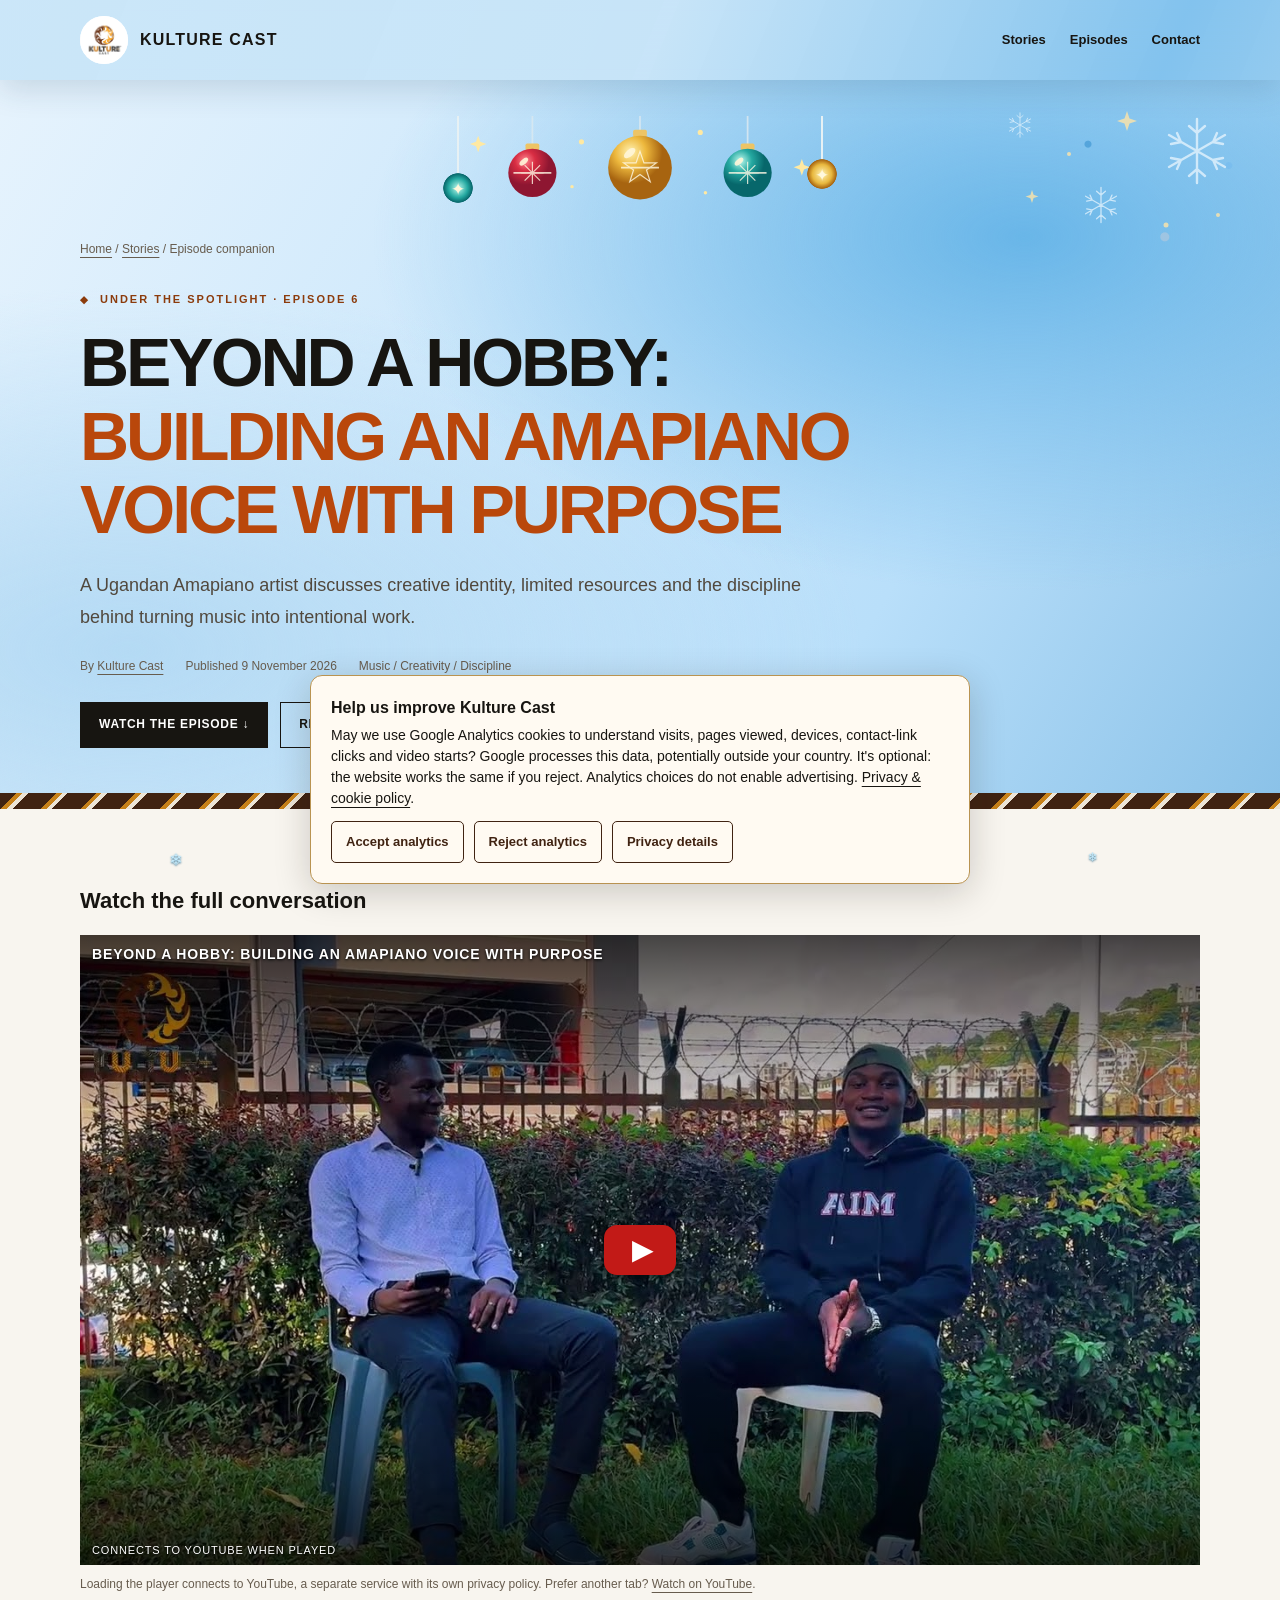
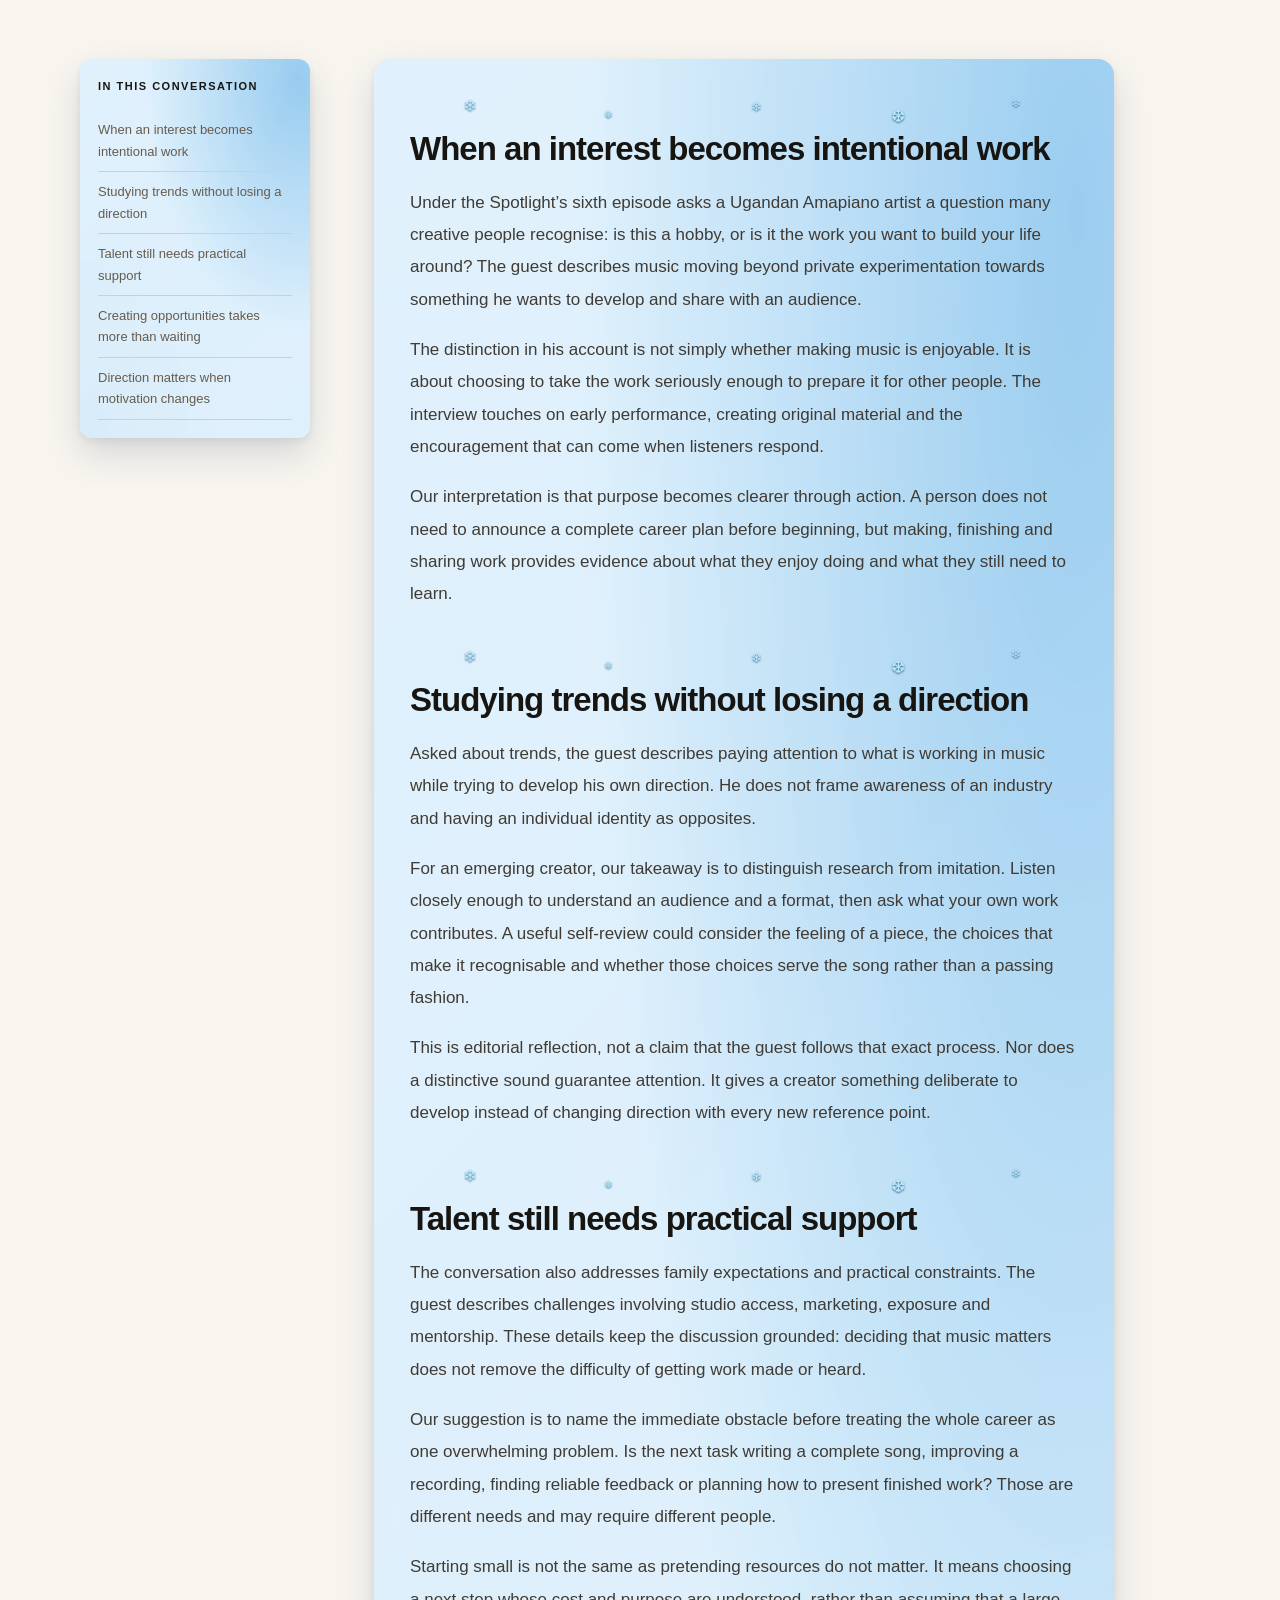
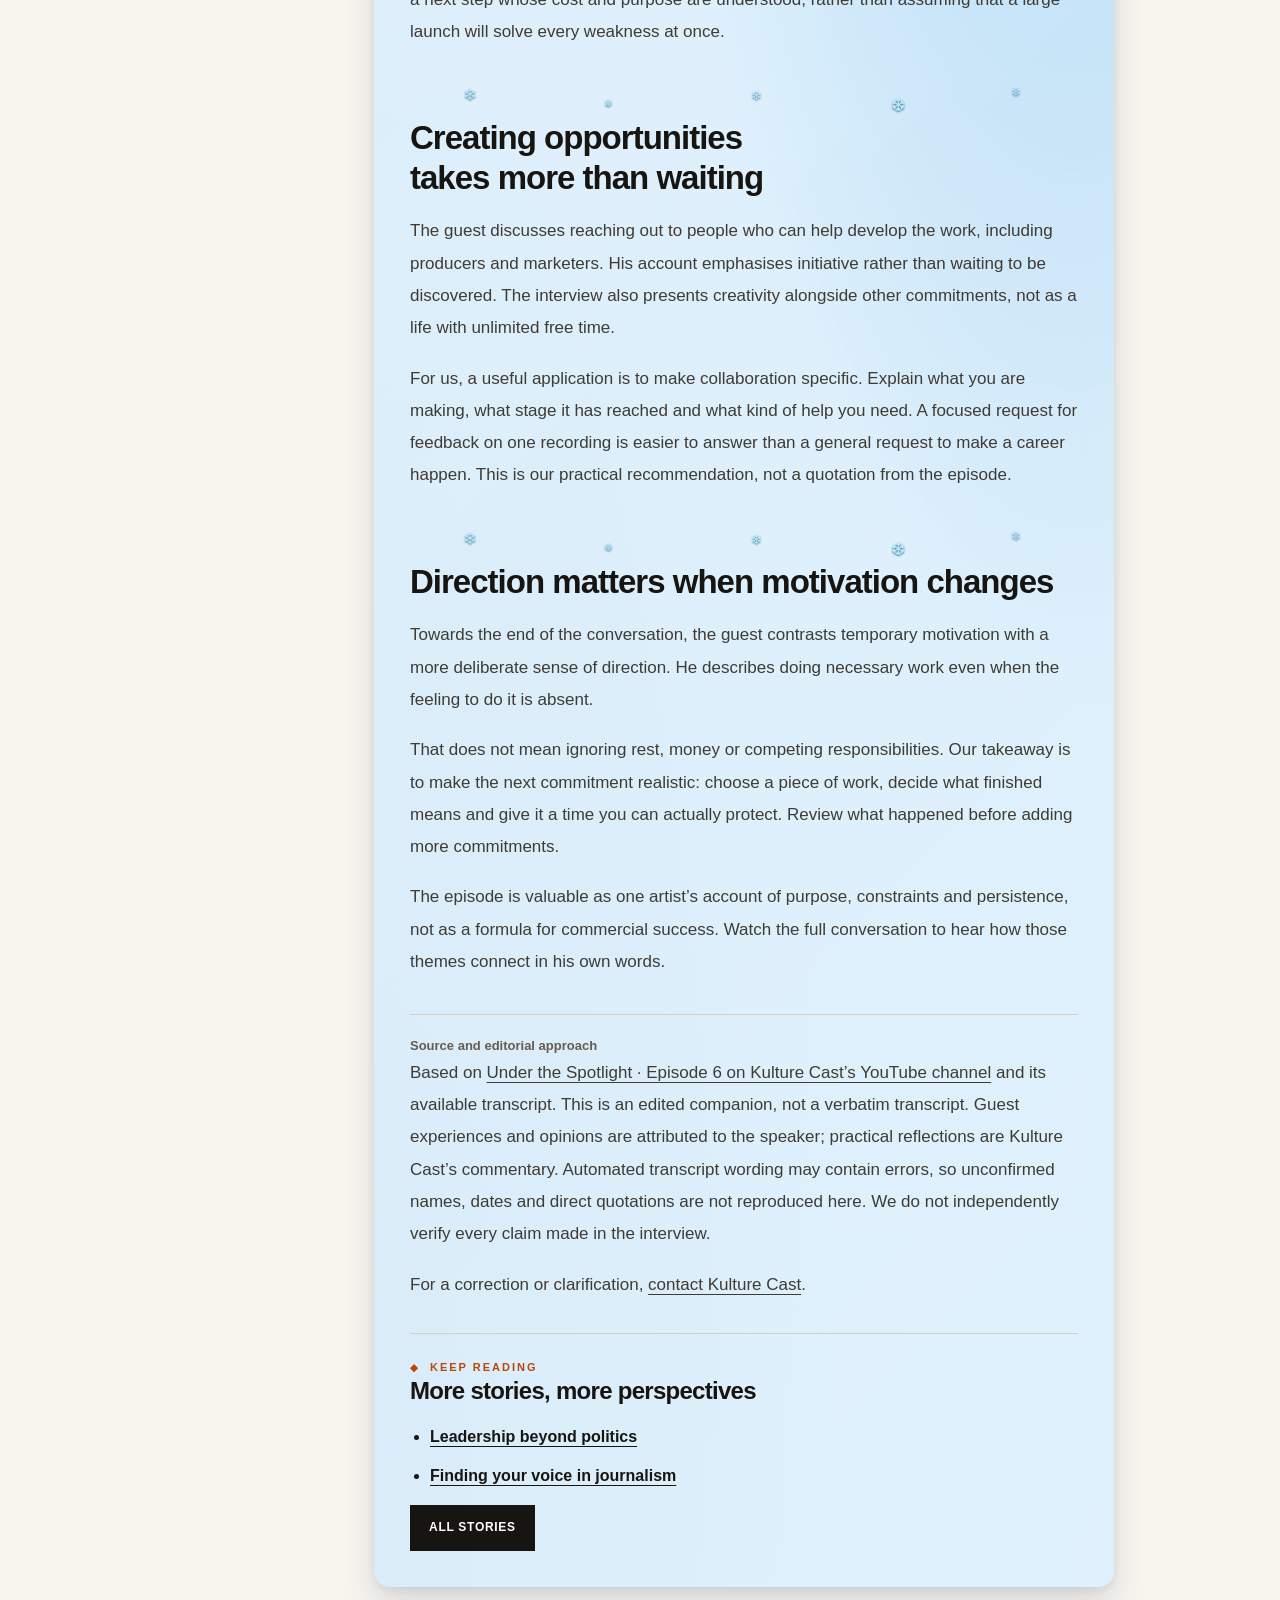
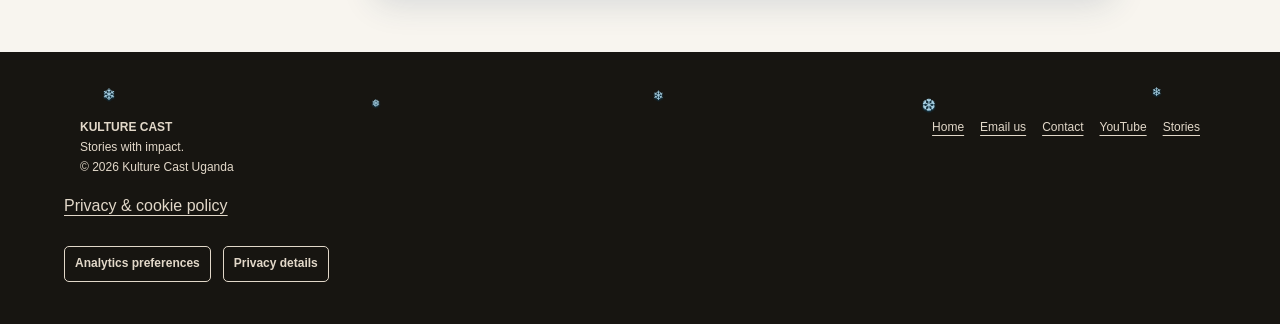
==== commit 665a9d88: "Add snowflakes and a gently sliding Christmas greeting" ====
--- a/amapiano-creative-purpose-and-discipline.html
+++ b/amapiano-creative-purpose-and-discipline.html
@@ -17,8 +17,8 @@
 </style><style id="kc-editorial-style">.kc-stories{background:#ece4d6;scroll-margin-top:100px}.kc-stories-grid{display:grid;grid-template-columns:repeat(3,minmax(0,1fr));gap:20px}.kc-story{display:flex;flex-direction:column;border:1px solid #cbbda7;background:#f8f5ef;min-width:0}.kc-story-top{background:#402312;color:#edbf7a;padding:22px 24px;border-top:5px solid #c78119;display:flex;align-items:center;justify-content:space-between;gap:16px}.kc-story-top strong{font-size:40px;line-height:1}.kc-story-top span{font-size:11px;letter-spacing:1px;text-transform:uppercase;max-width:18ch}.kc-story-copy{padding:24px;display:flex;flex-direction:column;flex:1}.kc-story h3{font-size:25px;line-height:1.15;letter-spacing:-.6px;margin:10px 0 14px;text-transform:none}.kc-story h3 a{text-decoration:none}.kc-story p{font-size:14px;line-height:1.75;color:#51483d;margin:0 0 18px}.kc-story .kc-story-link{font-size:13px;font-weight:800;margin-top:auto;text-decoration:underline;text-underline-offset:4px}.kc-story .kc-story-meta{font-size:11px;color:#675c4e;margin:0 0 10px}.kc-story h3 a:hover,.kc-story-link:hover{color:#b9470b}.kc-stories-action{margin-top:26px}.kc-related{border-top:1px solid #d8cebd;margin-top:32px;padding-top:24px}.kc-related h2{font-size:24px;line-height:1.25}.kc-related ul{padding-left:20px}.kc-related li{margin:12px 0}.kc-related a{font-weight:700}.kc-mobile-menu{display:none;position:relative}.kc-mobile-menu summary{list-style:none;cursor:pointer;padding:10px 12px;border:1px solid #73685a;font-size:12px;font-weight:800;min-height:44px;display:flex;align-items:center;gap:8px}.kc-mobile-menu summary::after{content:'☰';font-size:16px}.kc-mobile-menu summary::-webkit-details-marker{display:none}.kc-mobile-menu[open] summary::after{content:'×'}.kc-mobile-menu .kc-menu-panel{position:absolute;right:0;top:calc(100% + 8px);min-width:220px;max-width:calc(100vw - 44px);padding:10px;background:#f8f5ef;border:1px solid #cbbda7;box-shadow:0 8px 24px #0002;z-index:100;display:flex;flex-direction:column}.kc-menu-panel a{display:block;padding:11px 12px;font-size:14px;font-weight:700;text-decoration:none;color:#171511}.kc-menu-panel a:hover{background:#ece4d6}.kc-mobile-menu summary:focus-visible,.kc-menu-panel a:focus-visible,.kc-story a:focus-visible{outline:3px solid #b9470b;outline-offset:3px}.kc-byline a{color:inherit}.kc-video-placeholder{width:100%;height:100%;position:absolute;inset:0;display:flex;align-items:center;justify-content:center;flex-direction:column;gap:10px;padding:20px;text-align:center;background:#171511;color:#f8f5ef}.kc-load-video{font:inherit;font-weight:800;font-size:13px;cursor:pointer;border:1px solid #edbf7a;background:#ece4d6;color:#171511;padding:14px 18px;min-height:48px}.kc-load-video:focus-visible{outline:3px solid #c78119;outline-offset:4px}.kc-video-placeholder p{color:#e7ddcb;font-size:12px;margin:0}.kc-video-placeholder .kc-play{font-size:30px;color:#edbf7a}.kc-video-tools button:disabled{opacity:.55;cursor:default}
 @media(max-width:1100px){header .links{display:none}.kc-mobile-menu{display:block}}
 @media(max-width:760px){.kc-stories-grid{grid-template-columns:1fr}.nav .nav-links{display:none}.kc-story h3{font-size:24px}.kc-stories{padding:58px 0}.kc-mobile-menu{display:block}.kc-video-placeholder{padding:12px;gap:6px}.kc-video-placeholder .kc-play{font-size:23px}}
-@media(max-width:620px){header nav>.btn{display:none}.nav,.wrap.nav{gap:10px}.kc-mobile-menu summary{padding:8px 10px}.kc-byline{font-size:12px}}</style><meta content="Kulture Cast" name="author"/><meta content="2026-11-09T00:00:00+03:00" property="article:published_time"/><meta content="2026-11-09T00:00:00+03:00" property="article:modified_time"/><script type="application/ld+json">{"@context": "https://schema.org", "@type": "BlogPosting", "headline": "Beyond a Hobby: Building an Amapiano Voice with Purpose", "description": "A Ugandan Amapiano artist discusses creative identity, limited resources and the discipline behind turning music into intentional work.", "mainEntityOfPage": "https://ongalogeorge8-blip.github.io/kulture-cast/amapiano-creative-purpose-and-discipline.html", "url": "https://ongalogeorge8-blip.github.io/kulture-cast/amapiano-creative-purpose-and-discipline.html", "datePublished": "2026-11-09", "dateModified": "2026-11-09", "author": {"@type": "Organization", "name": "Kulture Cast", "url": "https://ongalogeorge8-blip.github.io/kulture-cast/"}, "publisher": {"@type": "Organization", "name": "Kulture Cast", "url": "https://ongalogeorge8-blip.github.io/kulture-cast/", "logo": {"@type": "ImageObject", "url": "https://ongalogeorge8-blip.github.io/kulture-cast/kulture-cast-official-logo.svg"}}, "image": "https://ongalogeorge8-blip.github.io/kulture-cast/kulture-cast-share.png", "isBasedOn": "https://www.youtube.com/watch?v=xw13rSLrHWo", "inLanguage": "en", "articleSection": "Music / Creativity / Discipline"}</script><link rel="stylesheet" href="glass.css"/><link rel="stylesheet" href="festive-2026.css?v=1"/><link rel="stylesheet" href="festive-celebration-2026.css?v=swing-2026"/><link rel="stylesheet" href="thumbnail-preview.css"/>
-</head><body><a class="skip" href="#article">Skip to episode article</a><header class="site-header"><nav aria-label="Main navigation" class="wrap nav"><a class="brand" href="https://ongalogeorge8-blip.github.io/kulture-cast/"><img alt="Kulture Cast logo" height="48" src="kulture-cast-official-logo.svg" width="48"/>KULTURE CAST</a><div class="nav-links"><a href="stories.html">Stories</a><a href="https://ongalogeorge8-blip.github.io/kulture-cast/#episodes">Episodes</a><a href="https://ongalogeorge8-blip.github.io/kulture-cast/#contact">Contact</a></div><details class="kc-mobile-menu"><summary>Menu</summary><div class="kc-menu-panel"><a href="stories.html">Stories</a><a href="https://ongalogeorge8-blip.github.io/kulture-cast/#updates">Latest video</a><a href="https://ongalogeorge8-blip.github.io/kulture-cast/#episodes">Episodes</a><a href="https://ongalogeorge8-blip.github.io/kulture-cast/#about">About</a><a href="https://ongalogeorge8-blip.github.io/kulture-cast/#services">Services</a><a href="https://ongalogeorge8-blip.github.io/kulture-cast/#contact">Contact</a></div></details></nav></header><main><div class="hero"><div class="kc-holiday-ornaments" aria-hidden="true"></div><div class="wrap"><div class="breadcrumb"><a href="./">Home</a> / <a href="stories.html">Stories</a> / Episode companion</div><div class="eyebrow">Under the Spotlight · Episode 6</div><h1>Beyond a Hobby:<span>Building an Amapiano Voice with Purpose</span></h1><p class="intro">A Ugandan Amapiano artist discusses creative identity, limited resources and the discipline behind turning music into intentional work.</p><div class="meta"><span class="kc-byline">By <a href="https://ongalogeorge8-blip.github.io/kulture-cast/#about">Kulture Cast</a></span><span>Published <time datetime="2026-11-09">9 November 2026</time></span><span>Music / Creativity / Discipline</span></div><div class="hero-actions"><a class="button" href="#watch">Watch the episode ↓</a><a class="button alt" href="#article">Read the story ↓</a></div></div></div><div aria-hidden="true" class="pattern"></div><section aria-labelledby="watch-title" class="wrap watch" id="watch"><h2 id="watch-title">Watch the full conversation</h2><div class="player" id="player"><div class="player-inner"><button class="kc-thumbnail-play button" id="load-video" type="button" data-src="https://www.youtube-nocookie.com/embed/xw13rSLrHWo?rel=0" data-title="Beyond a Hobby: Building an Amapiano Voice with Purpose" data-video="xw13rSLrHWo" aria-label="Play Beyond a Hobby: Building an Amapiano Voice with Purpose. Connects to YouTube."><span class="kc-preview-title" aria-hidden="true">Beyond a Hobby: Building an Amapiano Voice with Purpose</span><span class="kc-preview-icon" aria-hidden="true">▶</span><span class="kc-preview-note" aria-hidden="true">Connects to YouTube when played</span></button></div></div><p class="small player-note">Loading the player connects to YouTube, a separate service with its own privacy policy. Prefer another tab? <a href="https://www.youtube.com/watch?v=xw13rSLrHWo" rel="noopener noreferrer" target="_blank">Watch on YouTube</a>.</p></section><div class="wrap article-layout"><aside aria-label="Article contents" class="toc"><h2>In this conversation</h2><div class="toc-links"><a href="#purpose">When an interest becomes intentional work</a><a href="#identity">Studying trends without losing a direction</a><a href="#resources">Talent still needs practical support</a><a href="#opportunity">Creating opportunities takes more than waiting</a><a href="#discipline">Direction matters when motivation changes</a></div></aside><article aria-label="Episode companion article" id="article"><section id="purpose"><h2>When an interest becomes intentional work</h2><p>Under the Spotlight’s sixth episode asks a Ugandan Amapiano artist a question many creative people recognise: is this a hobby, or is it the work you want to build your life around? The guest describes music moving beyond private experimentation towards something he wants to develop and share with an audience.</p><p>The distinction in his account is not simply whether making music is enjoyable. It is about choosing to take the work seriously enough to prepare it for other people. The interview touches on early performance, creating original material and the encouragement that can come when listeners respond.</p><p>Our interpretation is that purpose becomes clearer through action. A person does not need to announce a complete career plan before beginning, but making, finishing and sharing work provides evidence about what they enjoy doing and what they still need to learn.</p></section><section id="identity"><h2>Studying trends without losing a direction</h2><p>Asked about trends, the guest describes paying attention to what is working in music while trying to develop his own direction. He does not frame awareness of an industry and having an individual identity as opposites.</p><p>For an emerging creator, our takeaway is to distinguish research from imitation. Listen closely enough to understand an audience and a format, then ask what your own work contributes. A useful self-review could consider the feeling of a piece, the choices that make it recognisable and whether those choices serve the song rather than a passing fashion.</p><p>This is editorial reflection, not a claim that the guest follows that exact process. Nor does a distinctive sound guarantee attention. It gives a creator something deliberate to develop instead of changing direction with every new reference point.</p></section><section id="resources"><h2>Talent still needs practical support</h2><p>The conversation also addresses family expectations and practical constraints. The guest describes challenges involving studio access, marketing, exposure and mentorship. These details keep the discussion grounded: deciding that music matters does not remove the difficulty of getting work made or heard.</p><p>Our suggestion is to name the immediate obstacle before treating the whole career as one overwhelming problem. Is the next task writing a complete song, improving a recording, finding reliable feedback or planning how to present finished work? Those are different needs and may require different people.</p><p>Starting small is not the same as pretending resources do not matter. It means choosing a next step whose cost and purpose are understood, rather than assuming that a large launch will solve every weakness at once.</p></section><section id="opportunity"><h2>Creating opportunities takes more than waiting</h2><p>The guest discusses reaching out to people who can help develop the work, including producers and marketers. His account emphasises initiative rather than waiting to be discovered. The interview also presents creativity alongside other commitments, not as a life with unlimited free time.</p><p>For us, a useful application is to make collaboration specific. Explain what you are making, what stage it has reached and what kind of help you need. A focused request for feedback on one recording is easier to answer than a general request to make a career happen. This is our practical recommendation, not a quotation from the episode.</p></section><section id="discipline"><h2>Direction matters when motivation changes</h2><p>Towards the end of the conversation, the guest contrasts temporary motivation with a more deliberate sense of direction. He describes doing necessary work even when the feeling to do it is absent.</p><p>That does not mean ignoring rest, money or competing responsibilities. Our takeaway is to make the next commitment realistic: choose a piece of work, decide what finished means and give it a time you can actually protect. Review what happened before adding more commitments.</p><p>The episode is valuable as one artist’s account of purpose, constraints and persistence, not as a formula for commercial success. Watch the full conversation to hear how those themes connect in his own words.</p></section><div class="editorial-note"><strong>Source and editorial approach</strong><p>Based on <a href="https://www.youtube.com/watch?v=xw13rSLrHWo" rel="noopener noreferrer" target="_blank">Under the Spotlight · Episode 6 on Kulture Cast’s YouTube channel</a> and its available transcript. This is an edited companion, not a verbatim transcript. Guest experiences and opinions are attributed to the speaker; practical reflections are Kulture Cast’s commentary. Automated transcript wording may contain errors, so unconfirmed names, dates and direct quotations are not reproduced here. We do not independently verify every claim made in the interview.</p><p>For a correction or clarification, <a href="mailto:kulturecast3@gmail.com">contact Kulture Cast</a>.</p></div><div class="kc-related"><div class="eyebrow">Keep reading</div><h2>More stories, more perspectives</h2><ul><li><a href="okot-boniface-henry-leadership-beyond-politics.html">Leadership beyond politics</a></li><li><a href="journalism-persistence-and-public-responsibility.html">Finding your voice in journalism</a></li></ul><a class="button" href="stories.html">All stories</a></div></article></div></main><footer class="footer"><div class="wrap"><div class="footer-row"><div><strong>KULTURE CAST</strong><br/>Stories with impact.<br/>© 2026 Kulture Cast Uganda</div><div class="footer-links"><a href="https://ongalogeorge8-blip.github.io/kulture-cast/">Home</a><a href="mailto:kulturecast3@gmail.com">Email us</a><a href="https://ongalogeorge8-blip.github.io/kulture-cast/#contact">Contact</a><a href="https://www.youtube.com/@kulturecast">YouTube</a><a href="stories.html">Stories</a></div></div></div><div class="kc-privacy-footer"><a href="privacy.html">Privacy &amp; cookie policy</a></div></footer><script id="kc-video-loading" src="video-player.js"></script><section aria-label="Optional visitor analytics" hidden="" id="kc-consent">
+@media(max-width:620px){header nav>.btn{display:none}.nav,.wrap.nav{gap:10px}.kc-mobile-menu summary{padding:8px 10px}.kc-byline{font-size:12px}}</style><meta content="Kulture Cast" name="author"/><meta content="2026-11-09T00:00:00+03:00" property="article:published_time"/><meta content="2026-11-09T00:00:00+03:00" property="article:modified_time"/><script type="application/ld+json">{"@context": "https://schema.org", "@type": "BlogPosting", "headline": "Beyond a Hobby: Building an Amapiano Voice with Purpose", "description": "A Ugandan Amapiano artist discusses creative identity, limited resources and the discipline behind turning music into intentional work.", "mainEntityOfPage": "https://ongalogeorge8-blip.github.io/kulture-cast/amapiano-creative-purpose-and-discipline.html", "url": "https://ongalogeorge8-blip.github.io/kulture-cast/amapiano-creative-purpose-and-discipline.html", "datePublished": "2026-11-09", "dateModified": "2026-11-09", "author": {"@type": "Organization", "name": "Kulture Cast", "url": "https://ongalogeorge8-blip.github.io/kulture-cast/"}, "publisher": {"@type": "Organization", "name": "Kulture Cast", "url": "https://ongalogeorge8-blip.github.io/kulture-cast/", "logo": {"@type": "ImageObject", "url": "https://ongalogeorge8-blip.github.io/kulture-cast/kulture-cast-official-logo.svg"}}, "image": "https://ongalogeorge8-blip.github.io/kulture-cast/kulture-cast-share.png", "isBasedOn": "https://www.youtube.com/watch?v=xw13rSLrHWo", "inLanguage": "en", "articleSection": "Music / Creativity / Discipline"}</script><link rel="stylesheet" href="glass.css"/><link rel="stylesheet" href="festive-2026.css?v=1"/><link rel="stylesheet" href="festive-celebration-2026.css?v=snow-greeting-2026"/><link rel="stylesheet" href="thumbnail-preview.css"/>
+</head><body><a class="skip" href="#article">Skip to episode article</a><header class="site-header"><nav aria-label="Main navigation" class="wrap nav"><a class="brand" href="https://ongalogeorge8-blip.github.io/kulture-cast/"><img alt="Kulture Cast logo" height="48" src="kulture-cast-official-logo.svg" width="48"/>KULTURE CAST</a><div class="nav-links"><a href="stories.html">Stories</a><a href="https://ongalogeorge8-blip.github.io/kulture-cast/#episodes">Episodes</a><a href="https://ongalogeorge8-blip.github.io/kulture-cast/#contact">Contact</a></div><details class="kc-mobile-menu"><summary>Menu</summary><div class="kc-menu-panel"><a href="stories.html">Stories</a><a href="https://ongalogeorge8-blip.github.io/kulture-cast/#updates">Latest video</a><a href="https://ongalogeorge8-blip.github.io/kulture-cast/#episodes">Episodes</a><a href="https://ongalogeorge8-blip.github.io/kulture-cast/#about">About</a><a href="https://ongalogeorge8-blip.github.io/kulture-cast/#services">Services</a><a href="https://ongalogeorge8-blip.github.io/kulture-cast/#contact">Contact</a></div></details></nav></header><main><div class="hero"><div class="kc-holiday-ornaments" aria-hidden="true"></div><div class="wrap"><div class="breadcrumb"><a href="./">Home</a> / <a href="stories.html">Stories</a> / Episode companion</div><div class="eyebrow">Under the Spotlight · Episode 6</div><h1>Beyond a Hobby:<span>Building an Amapiano Voice with Purpose</span></h1><p class="intro">A Ugandan Amapiano artist discusses creative identity, limited resources and the discipline behind turning music into intentional work.</p><div class="meta"><span class="kc-byline">By <a href="https://ongalogeorge8-blip.github.io/kulture-cast/#about">Kulture Cast</a></span><span>Published <time datetime="2026-11-09">9 November 2026</time></span><span>Music / Creativity / Discipline</span></div><div class="hero-actions"><a class="button" href="#watch">Watch the episode ↓</a><a class="button alt" href="#article">Read the story ↓</a></div></div></div><div aria-hidden="true" class="pattern"></div><section aria-labelledby="watch-title" class="wrap watch" id="watch"><div class="kc-snow-drift" aria-hidden="true"><span>❄</span><span>❅</span><span>❄</span><span>❆</span><span>❄</span></div><h2 id="watch-title">Watch the full conversation</h2><div class="player" id="player"><div class="player-inner"><button class="kc-thumbnail-play button" id="load-video" type="button" data-src="https://www.youtube-nocookie.com/embed/xw13rSLrHWo?rel=0" data-title="Beyond a Hobby: Building an Amapiano Voice with Purpose" data-video="xw13rSLrHWo" aria-label="Play Beyond a Hobby: Building an Amapiano Voice with Purpose. Connects to YouTube."><span class="kc-preview-title" aria-hidden="true">Beyond a Hobby: Building an Amapiano Voice with Purpose</span><span class="kc-preview-icon" aria-hidden="true">▶</span><span class="kc-preview-note" aria-hidden="true">Connects to YouTube when played</span></button></div></div><p class="small player-note">Loading the player connects to YouTube, a separate service with its own privacy policy. Prefer another tab? <a href="https://www.youtube.com/watch?v=xw13rSLrHWo" rel="noopener noreferrer" target="_blank">Watch on YouTube</a>.</p></section><div class="wrap article-layout"><aside aria-label="Article contents" class="toc"><h2>In this conversation</h2><div class="toc-links"><a href="#purpose">When an interest becomes intentional work</a><a href="#identity">Studying trends without losing a direction</a><a href="#resources">Talent still needs practical support</a><a href="#opportunity">Creating opportunities takes more than waiting</a><a href="#discipline">Direction matters when motivation changes</a></div></aside><article aria-label="Episode companion article" id="article"><section id="purpose"><div class="kc-snow-drift" aria-hidden="true"><span>❄</span><span>❅</span><span>❄</span><span>❆</span><span>❄</span></div><h2>When an interest becomes intentional work</h2><p>Under the Spotlight’s sixth episode asks a Ugandan Amapiano artist a question many creative people recognise: is this a hobby, or is it the work you want to build your life around? The guest describes music moving beyond private experimentation towards something he wants to develop and share with an audience.</p><p>The distinction in his account is not simply whether making music is enjoyable. It is about choosing to take the work seriously enough to prepare it for other people. The interview touches on early performance, creating original material and the encouragement that can come when listeners respond.</p><p>Our interpretation is that purpose becomes clearer through action. A person does not need to announce a complete career plan before beginning, but making, finishing and sharing work provides evidence about what they enjoy doing and what they still need to learn.</p></section><section id="identity"><div class="kc-snow-drift" aria-hidden="true"><span>❄</span><span>❅</span><span>❄</span><span>❆</span><span>❄</span></div><h2>Studying trends without losing a direction</h2><p>Asked about trends, the guest describes paying attention to what is working in music while trying to develop his own direction. He does not frame awareness of an industry and having an individual identity as opposites.</p><p>For an emerging creator, our takeaway is to distinguish research from imitation. Listen closely enough to understand an audience and a format, then ask what your own work contributes. A useful self-review could consider the feeling of a piece, the choices that make it recognisable and whether those choices serve the song rather than a passing fashion.</p><p>This is editorial reflection, not a claim that the guest follows that exact process. Nor does a distinctive sound guarantee attention. It gives a creator something deliberate to develop instead of changing direction with every new reference point.</p></section><section id="resources"><div class="kc-snow-drift" aria-hidden="true"><span>❄</span><span>❅</span><span>❄</span><span>❆</span><span>❄</span></div><h2>Talent still needs practical support</h2><p>The conversation also addresses family expectations and practical constraints. The guest describes challenges involving studio access, marketing, exposure and mentorship. These details keep the discussion grounded: deciding that music matters does not remove the difficulty of getting work made or heard.</p><p>Our suggestion is to name the immediate obstacle before treating the whole career as one overwhelming problem. Is the next task writing a complete song, improving a recording, finding reliable feedback or planning how to present finished work? Those are different needs and may require different people.</p><p>Starting small is not the same as pretending resources do not matter. It means choosing a next step whose cost and purpose are understood, rather than assuming that a large launch will solve every weakness at once.</p></section><section id="opportunity"><div class="kc-snow-drift" aria-hidden="true"><span>❄</span><span>❅</span><span>❄</span><span>❆</span><span>❄</span></div><h2>Creating opportunities takes more than waiting</h2><p>The guest discusses reaching out to people who can help develop the work, including producers and marketers. His account emphasises initiative rather than waiting to be discovered. The interview also presents creativity alongside other commitments, not as a life with unlimited free time.</p><p>For us, a useful application is to make collaboration specific. Explain what you are making, what stage it has reached and what kind of help you need. A focused request for feedback on one recording is easier to answer than a general request to make a career happen. This is our practical recommendation, not a quotation from the episode.</p></section><section id="discipline"><div class="kc-snow-drift" aria-hidden="true"><span>❄</span><span>❅</span><span>❄</span><span>❆</span><span>❄</span></div><h2>Direction matters when motivation changes</h2><p>Towards the end of the conversation, the guest contrasts temporary motivation with a more deliberate sense of direction. He describes doing necessary work even when the feeling to do it is absent.</p><p>That does not mean ignoring rest, money or competing responsibilities. Our takeaway is to make the next commitment realistic: choose a piece of work, decide what finished means and give it a time you can actually protect. Review what happened before adding more commitments.</p><p>The episode is valuable as one artist’s account of purpose, constraints and persistence, not as a formula for commercial success. Watch the full conversation to hear how those themes connect in his own words.</p></section><div class="editorial-note"><strong>Source and editorial approach</strong><p>Based on <a href="https://www.youtube.com/watch?v=xw13rSLrHWo" rel="noopener noreferrer" target="_blank">Under the Spotlight · Episode 6 on Kulture Cast’s YouTube channel</a> and its available transcript. This is an edited companion, not a verbatim transcript. Guest experiences and opinions are attributed to the speaker; practical reflections are Kulture Cast’s commentary. Automated transcript wording may contain errors, so unconfirmed names, dates and direct quotations are not reproduced here. We do not independently verify every claim made in the interview.</p><p>For a correction or clarification, <a href="mailto:kulturecast3@gmail.com">contact Kulture Cast</a>.</p></div><div class="kc-related"><div class="eyebrow">Keep reading</div><h2>More stories, more perspectives</h2><ul><li><a href="okot-boniface-henry-leadership-beyond-politics.html">Leadership beyond politics</a></li><li><a href="journalism-persistence-and-public-responsibility.html">Finding your voice in journalism</a></li></ul><a class="button" href="stories.html">All stories</a></div></article></div></main><footer class="footer"><div class="kc-snow-drift" aria-hidden="true"><span>❄</span><span>❅</span><span>❄</span><span>❆</span><span>❄</span></div><div class="wrap"><div class="footer-row"><div><strong>KULTURE CAST</strong><br/>Stories with impact.<br/>© 2026 Kulture Cast Uganda</div><div class="footer-links"><a href="https://ongalogeorge8-blip.github.io/kulture-cast/">Home</a><a href="mailto:kulturecast3@gmail.com">Email us</a><a href="https://ongalogeorge8-blip.github.io/kulture-cast/#contact">Contact</a><a href="https://www.youtube.com/@kulturecast">YouTube</a><a href="stories.html">Stories</a></div></div></div><div class="kc-privacy-footer"><a href="privacy.html">Privacy &amp; cookie policy</a></div></footer><script id="kc-video-loading" src="video-player.js"></script><section aria-label="Optional visitor analytics" hidden="" id="kc-consent">
 <strong>Help us improve Kulture Cast</strong>
 <p>May we use Google Analytics cookies to understand visits, pages viewed, devices, contact-link clicks and video starts? Google processes this data, potentially outside your country. It's optional: the website works the same if you reject. Analytics choices do not enable advertising. <a href="privacy.html">Privacy &amp; cookie policy</a>.</p>
 <div class="kc-consent-actions"><button class="kc-consent-button" id="kc-accept" type="button">Accept analytics</button><button class="kc-consent-button" id="kc-reject" type="button">Reject analytics</button><button class="kc-consent-button" data-kc-privacy="" type="button">Privacy details</button></div>
--- a/festive-celebration-2026.css
+++ b/festive-celebration-2026.css
@@ -46,3 +46,34 @@
 }
 @media (prefers-reduced-data: reduce), (prefers-reduced-motion: reduce) { .hero::after { animation: none !important; } }
 @media (prefers-reduced-motion: reduce) { .kc-holiday-ornaments, .kc-holiday-ornaments::before, .kc-holiday-ornaments::after { animation: none; transform: none; } }
+
+/* Snow is decorative, static, and occupies its own space rather than covering content. */
+.kc-snow-drift { position:relative; height:34px; width:100%; overflow:hidden; pointer-events:none; user-select:none; color:#bdeaff; font-family:system-ui,sans-serif; line-height:1; }
+.kc-snow-drift span { position:absolute; text-shadow:0 1px 2px #12567c; opacity:.88; }
+.kc-snow-drift span:nth-child(1) { left:8%; top:3px; font-size:16px; }
+.kc-snow-drift span:nth-child(2) { left:29%; top:14px; font-size:11px; }
+.kc-snow-drift span:nth-child(3) { left:51%; top:5px; font-size:13px; }
+.kc-snow-drift span:nth-child(4) { left:72%; top:13px; font-size:17px; }
+.kc-snow-drift span:nth-child(5) { left:90%; top:2px; font-size:12px; }
+/* A single accessible message, with a hidden visual duplicate for a seamless loop. */
+.kc-christmas-greeting { padding:11px 0; overflow:hidden; text-align:left; }
+.kc-greeting-window { overflow:hidden; }
+.kc-greeting-track { display:flex; width:max-content; }
+.kc-greeting-group { display:block; flex:none; width:max-content; min-width:100vw; white-space:nowrap; padding-right:5em; }
+.kc-christmas-greeting:focus-visible { outline:3px solid #f4c76e; outline-offset:-3px; }
+@media (prefers-reduced-motion:no-preference) {
+  @keyframes kc-greeting-slide { to { transform:translateX(-50%); } }
+  .kc-greeting-track { animation:kc-greeting-slide 100s linear infinite; }
+  @media (hover:hover) { .kc-christmas-greeting:hover .kc-greeting-track { animation-play-state:paused; } }
+}
+/* Focus/touch shows the whole message; reduced preferences always show it still. */
+.kc-christmas-greeting:focus .kc-greeting-window { overflow:visible; }
+.kc-christmas-greeting:focus .kc-greeting-track { display:block; width:auto; animation:none; transform:none; }
+.kc-christmas-greeting:focus .kc-greeting-group { min-width:0; width:auto; white-space:normal; padding:0 18px; text-align:center; }
+.kc-christmas-greeting:focus .kc-greeting-group[aria-hidden=true] { display:none; }
+@media (prefers-reduced-motion:reduce), (prefers-reduced-data:reduce) {
+  .kc-greeting-window { overflow:visible; }
+  .kc-greeting-track { display:block; width:auto; animation:none !important; transform:none; }
+  .kc-greeting-group { min-width:0; width:auto; white-space:normal; padding:0 18px; text-align:center; }
+  .kc-greeting-group[aria-hidden=true] { display:none; }
+}
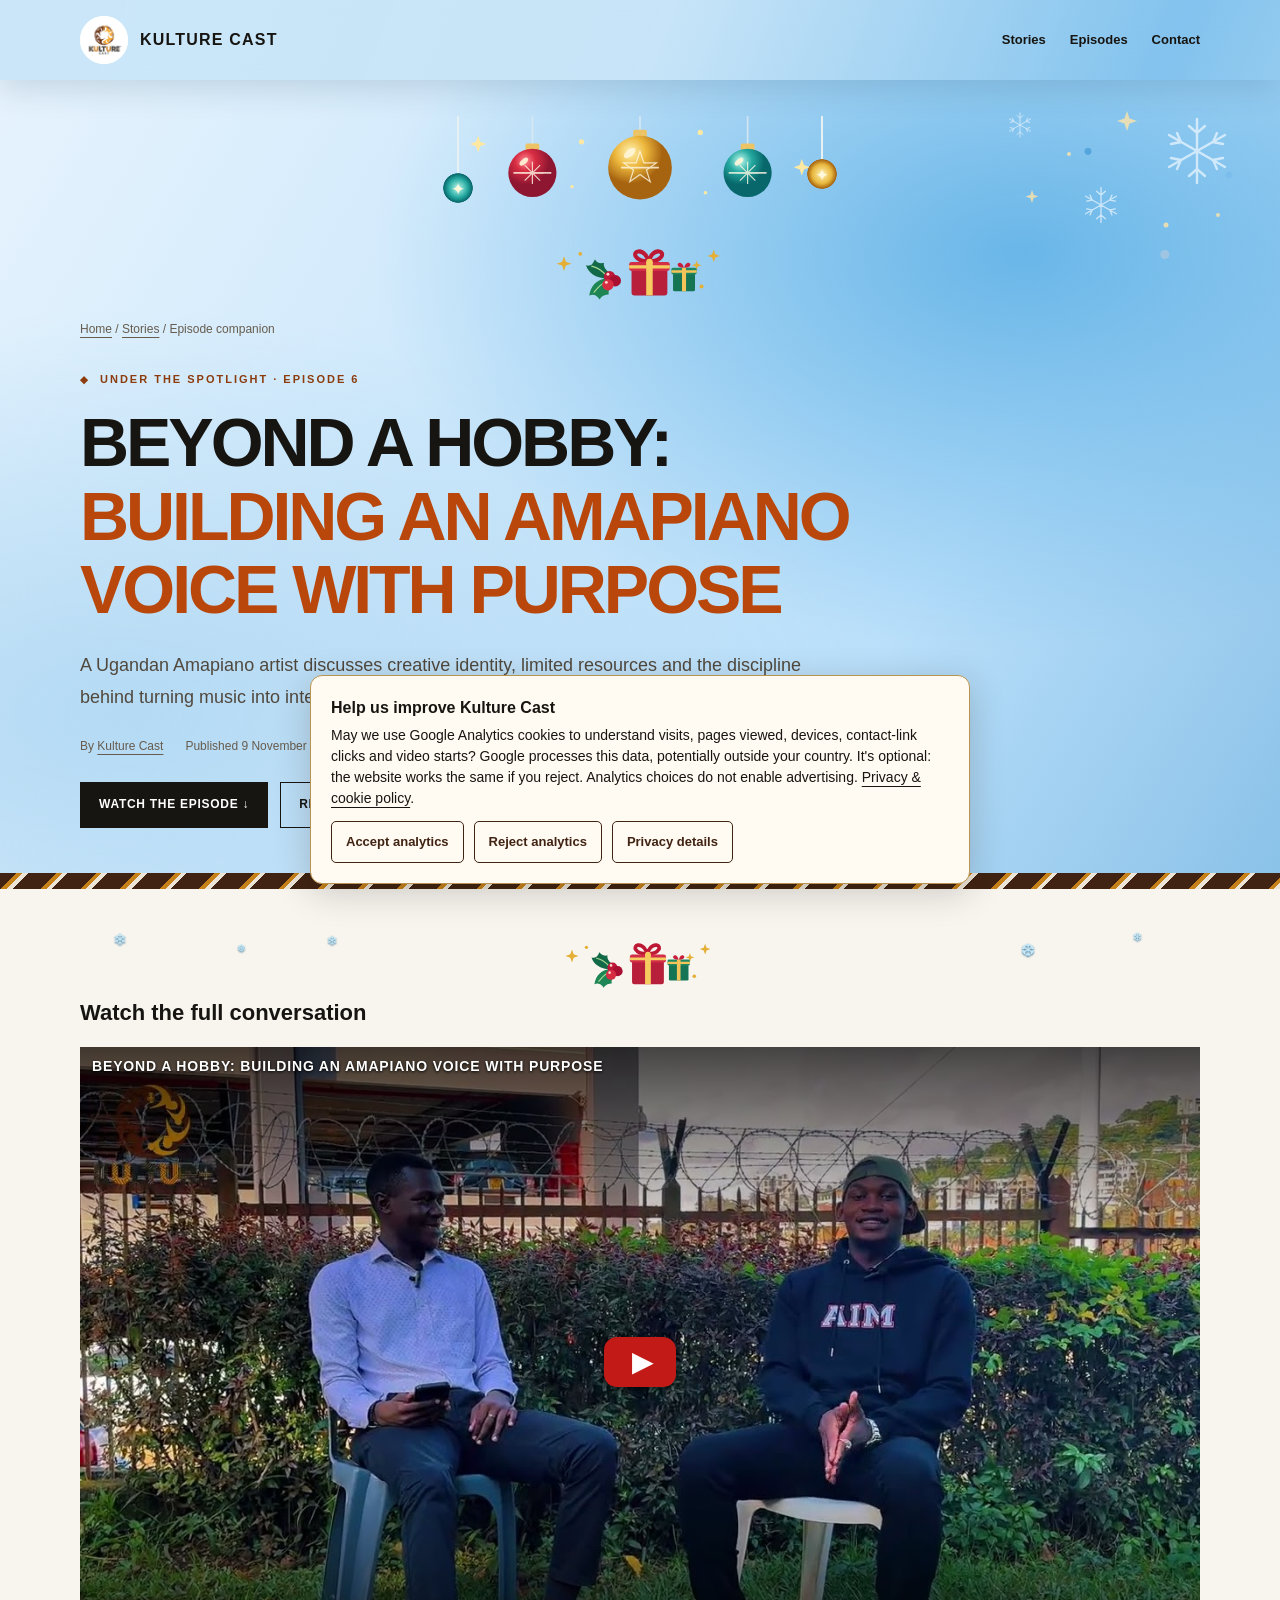
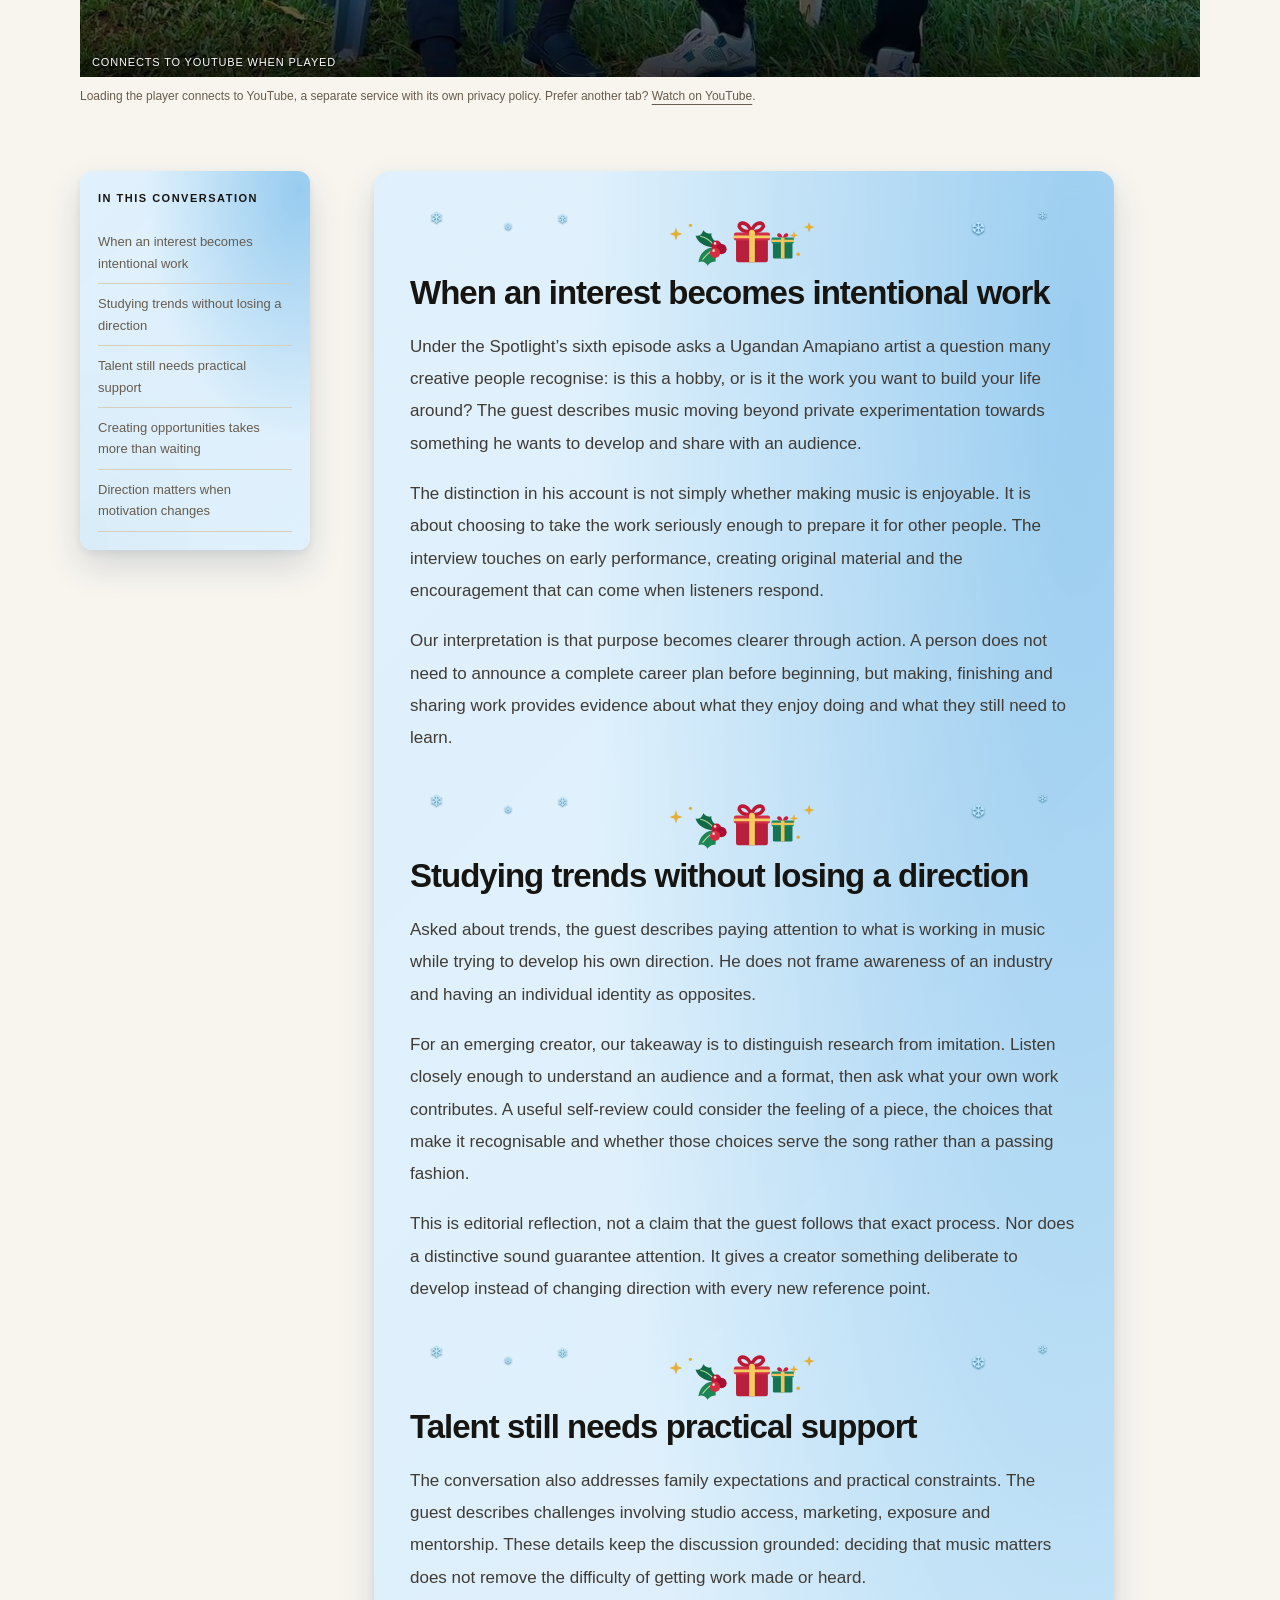
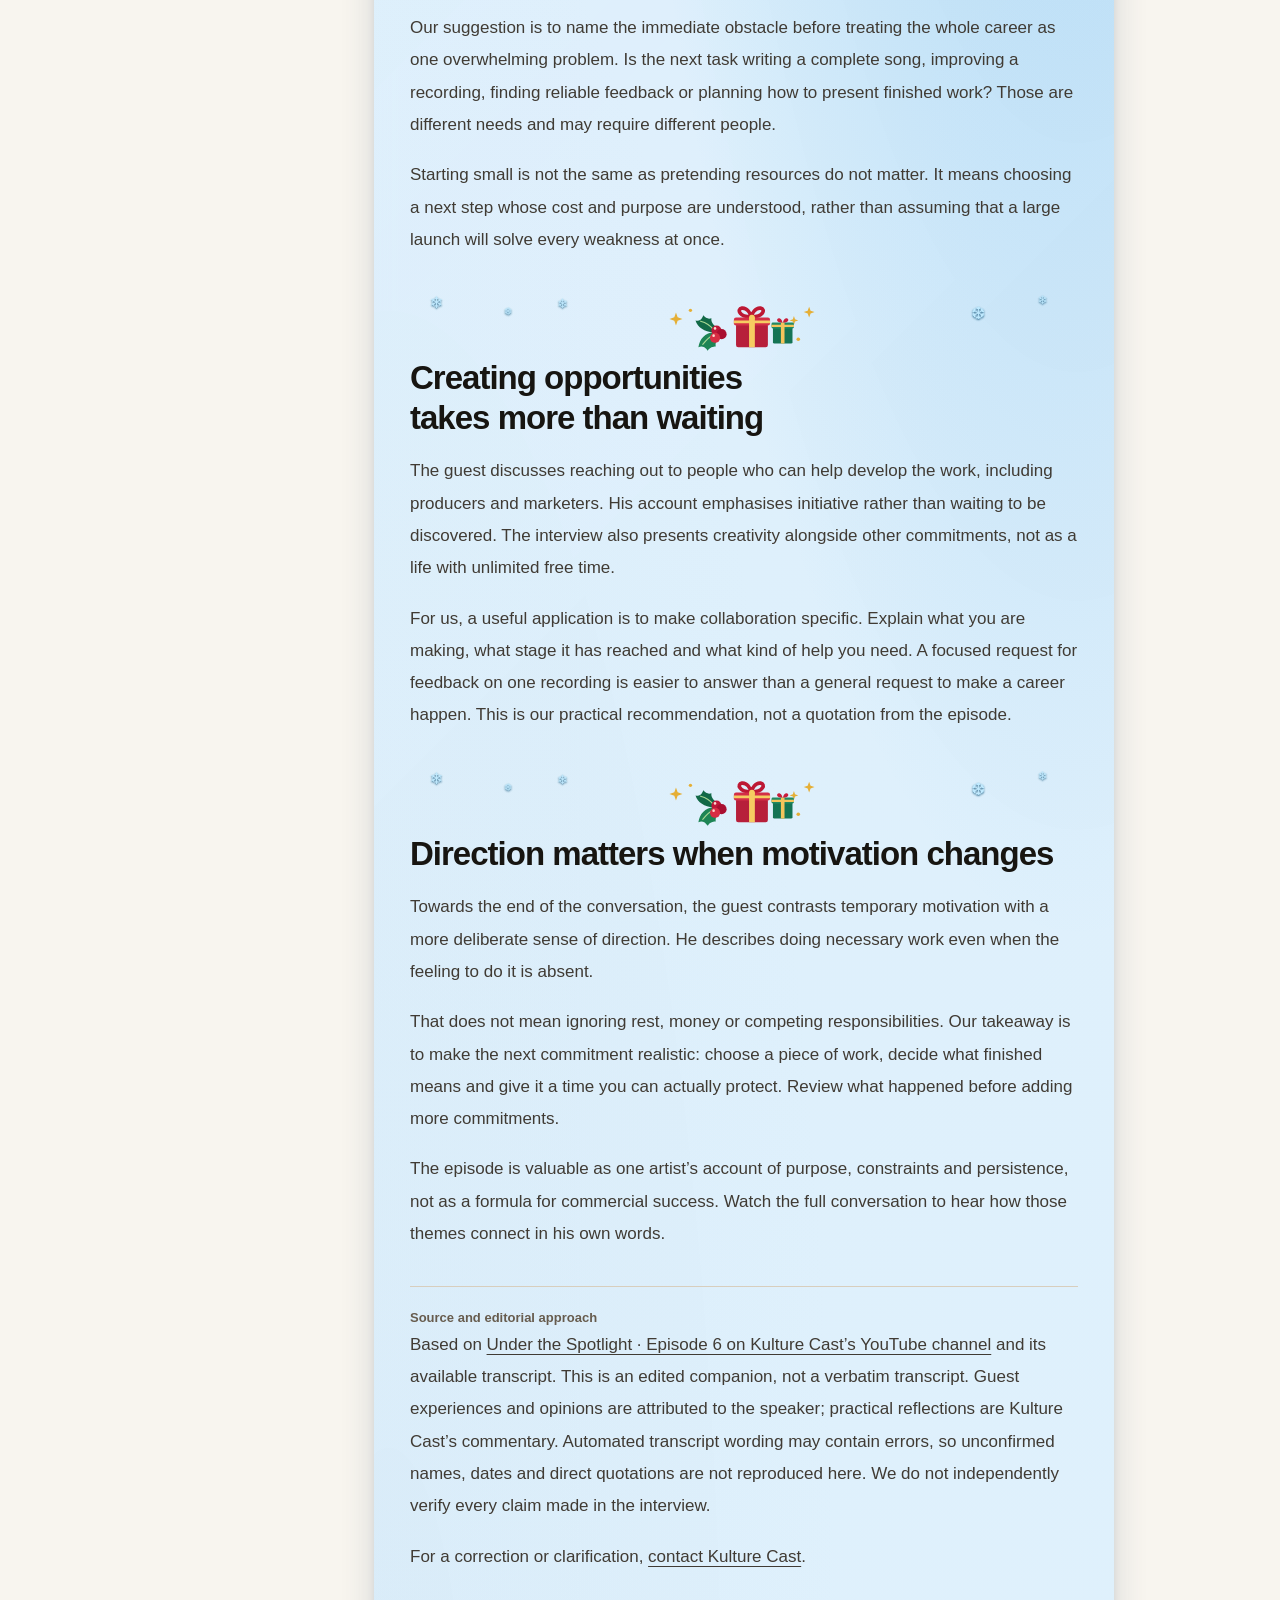
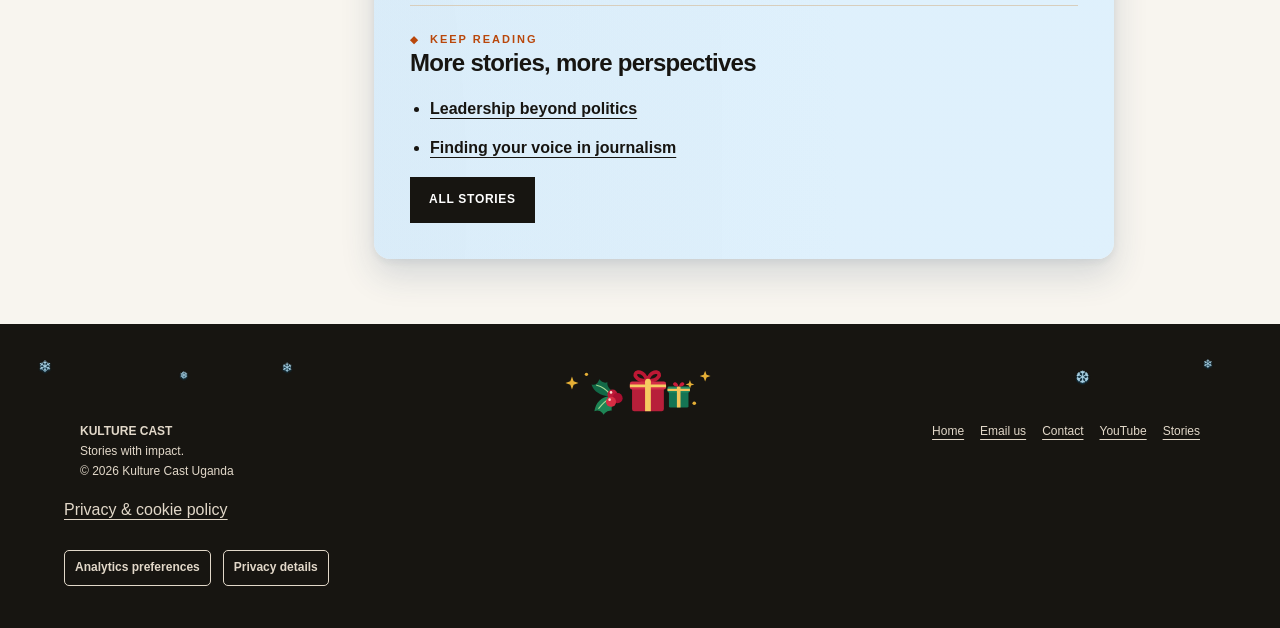
==== commit 924d1308: "Refresh festive decoration stylesheet cache" ====
--- a/amapiano-creative-purpose-and-discipline.html
+++ b/amapiano-creative-purpose-and-discipline.html
@@ -17,7 +17,7 @@
 </style><style id="kc-editorial-style">.kc-stories{background:#ece4d6;scroll-margin-top:100px}.kc-stories-grid{display:grid;grid-template-columns:repeat(3,minmax(0,1fr));gap:20px}.kc-story{display:flex;flex-direction:column;border:1px solid #cbbda7;background:#f8f5ef;min-width:0}.kc-story-top{background:#402312;color:#edbf7a;padding:22px 24px;border-top:5px solid #c78119;display:flex;align-items:center;justify-content:space-between;gap:16px}.kc-story-top strong{font-size:40px;line-height:1}.kc-story-top span{font-size:11px;letter-spacing:1px;text-transform:uppercase;max-width:18ch}.kc-story-copy{padding:24px;display:flex;flex-direction:column;flex:1}.kc-story h3{font-size:25px;line-height:1.15;letter-spacing:-.6px;margin:10px 0 14px;text-transform:none}.kc-story h3 a{text-decoration:none}.kc-story p{font-size:14px;line-height:1.75;color:#51483d;margin:0 0 18px}.kc-story .kc-story-link{font-size:13px;font-weight:800;margin-top:auto;text-decoration:underline;text-underline-offset:4px}.kc-story .kc-story-meta{font-size:11px;color:#675c4e;margin:0 0 10px}.kc-story h3 a:hover,.kc-story-link:hover{color:#b9470b}.kc-stories-action{margin-top:26px}.kc-related{border-top:1px solid #d8cebd;margin-top:32px;padding-top:24px}.kc-related h2{font-size:24px;line-height:1.25}.kc-related ul{padding-left:20px}.kc-related li{margin:12px 0}.kc-related a{font-weight:700}.kc-mobile-menu{display:none;position:relative}.kc-mobile-menu summary{list-style:none;cursor:pointer;padding:10px 12px;border:1px solid #73685a;font-size:12px;font-weight:800;min-height:44px;display:flex;align-items:center;gap:8px}.kc-mobile-menu summary::after{content:'☰';font-size:16px}.kc-mobile-menu summary::-webkit-details-marker{display:none}.kc-mobile-menu[open] summary::after{content:'×'}.kc-mobile-menu .kc-menu-panel{position:absolute;right:0;top:calc(100% + 8px);min-width:220px;max-width:calc(100vw - 44px);padding:10px;background:#f8f5ef;border:1px solid #cbbda7;box-shadow:0 8px 24px #0002;z-index:100;display:flex;flex-direction:column}.kc-menu-panel a{display:block;padding:11px 12px;font-size:14px;font-weight:700;text-decoration:none;color:#171511}.kc-menu-panel a:hover{background:#ece4d6}.kc-mobile-menu summary:focus-visible,.kc-menu-panel a:focus-visible,.kc-story a:focus-visible{outline:3px solid #b9470b;outline-offset:3px}.kc-byline a{color:inherit}.kc-video-placeholder{width:100%;height:100%;position:absolute;inset:0;display:flex;align-items:center;justify-content:center;flex-direction:column;gap:10px;padding:20px;text-align:center;background:#171511;color:#f8f5ef}.kc-load-video{font:inherit;font-weight:800;font-size:13px;cursor:pointer;border:1px solid #edbf7a;background:#ece4d6;color:#171511;padding:14px 18px;min-height:48px}.kc-load-video:focus-visible{outline:3px solid #c78119;outline-offset:4px}.kc-video-placeholder p{color:#e7ddcb;font-size:12px;margin:0}.kc-video-placeholder .kc-play{font-size:30px;color:#edbf7a}.kc-video-tools button:disabled{opacity:.55;cursor:default}
 @media(max-width:1100px){header .links{display:none}.kc-mobile-menu{display:block}}
 @media(max-width:760px){.kc-stories-grid{grid-template-columns:1fr}.nav .nav-links{display:none}.kc-story h3{font-size:24px}.kc-stories{padding:58px 0}.kc-mobile-menu{display:block}.kc-video-placeholder{padding:12px;gap:6px}.kc-video-placeholder .kc-play{font-size:23px}}
-@media(max-width:620px){header nav>.btn{display:none}.nav,.wrap.nav{gap:10px}.kc-mobile-menu summary{padding:8px 10px}.kc-byline{font-size:12px}}</style><meta content="Kulture Cast" name="author"/><meta content="2026-11-09T00:00:00+03:00" property="article:published_time"/><meta content="2026-11-09T00:00:00+03:00" property="article:modified_time"/><script type="application/ld+json">{"@context": "https://schema.org", "@type": "BlogPosting", "headline": "Beyond a Hobby: Building an Amapiano Voice with Purpose", "description": "A Ugandan Amapiano artist discusses creative identity, limited resources and the discipline behind turning music into intentional work.", "mainEntityOfPage": "https://ongalogeorge8-blip.github.io/kulture-cast/amapiano-creative-purpose-and-discipline.html", "url": "https://ongalogeorge8-blip.github.io/kulture-cast/amapiano-creative-purpose-and-discipline.html", "datePublished": "2026-11-09", "dateModified": "2026-11-09", "author": {"@type": "Organization", "name": "Kulture Cast", "url": "https://ongalogeorge8-blip.github.io/kulture-cast/"}, "publisher": {"@type": "Organization", "name": "Kulture Cast", "url": "https://ongalogeorge8-blip.github.io/kulture-cast/", "logo": {"@type": "ImageObject", "url": "https://ongalogeorge8-blip.github.io/kulture-cast/kulture-cast-official-logo.svg"}}, "image": "https://ongalogeorge8-blip.github.io/kulture-cast/kulture-cast-share.png", "isBasedOn": "https://www.youtube.com/watch?v=xw13rSLrHWo", "inLanguage": "en", "articleSection": "Music / Creativity / Discipline"}</script><link rel="stylesheet" href="glass.css"/><link rel="stylesheet" href="festive-2026.css?v=1"/><link rel="stylesheet" href="festive-celebration-2026.css?v=snow-greeting-2026"/><link rel="stylesheet" href="thumbnail-preview.css"/>
+@media(max-width:620px){header nav>.btn{display:none}.nav,.wrap.nav{gap:10px}.kc-mobile-menu summary{padding:8px 10px}.kc-byline{font-size:12px}}</style><meta content="Kulture Cast" name="author"/><meta content="2026-11-09T00:00:00+03:00" property="article:published_time"/><meta content="2026-11-09T00:00:00+03:00" property="article:modified_time"/><script type="application/ld+json">{"@context": "https://schema.org", "@type": "BlogPosting", "headline": "Beyond a Hobby: Building an Amapiano Voice with Purpose", "description": "A Ugandan Amapiano artist discusses creative identity, limited resources and the discipline behind turning music into intentional work.", "mainEntityOfPage": "https://ongalogeorge8-blip.github.io/kulture-cast/amapiano-creative-purpose-and-discipline.html", "url": "https://ongalogeorge8-blip.github.io/kulture-cast/amapiano-creative-purpose-and-discipline.html", "datePublished": "2026-11-09", "dateModified": "2026-11-09", "author": {"@type": "Organization", "name": "Kulture Cast", "url": "https://ongalogeorge8-blip.github.io/kulture-cast/"}, "publisher": {"@type": "Organization", "name": "Kulture Cast", "url": "https://ongalogeorge8-blip.github.io/kulture-cast/", "logo": {"@type": "ImageObject", "url": "https://ongalogeorge8-blip.github.io/kulture-cast/kulture-cast-official-logo.svg"}}, "image": "https://ongalogeorge8-blip.github.io/kulture-cast/kulture-cast-share.png", "isBasedOn": "https://www.youtube.com/watch?v=xw13rSLrHWo", "inLanguage": "en", "articleSection": "Music / Creativity / Discipline"}</script><link rel="stylesheet" href="glass.css"/><link rel="stylesheet" href="festive-2026.css?v=1"/><link rel="stylesheet" href="festive-celebration-2026.css?v=decorations-2026"/><link rel="stylesheet" href="thumbnail-preview.css"/>
 </head><body><a class="skip" href="#article">Skip to episode article</a><header class="site-header"><nav aria-label="Main navigation" class="wrap nav"><a class="brand" href="https://ongalogeorge8-blip.github.io/kulture-cast/"><img alt="Kulture Cast logo" height="48" src="kulture-cast-official-logo.svg" width="48"/>KULTURE CAST</a><div class="nav-links"><a href="stories.html">Stories</a><a href="https://ongalogeorge8-blip.github.io/kulture-cast/#episodes">Episodes</a><a href="https://ongalogeorge8-blip.github.io/kulture-cast/#contact">Contact</a></div><details class="kc-mobile-menu"><summary>Menu</summary><div class="kc-menu-panel"><a href="stories.html">Stories</a><a href="https://ongalogeorge8-blip.github.io/kulture-cast/#updates">Latest video</a><a href="https://ongalogeorge8-blip.github.io/kulture-cast/#episodes">Episodes</a><a href="https://ongalogeorge8-blip.github.io/kulture-cast/#about">About</a><a href="https://ongalogeorge8-blip.github.io/kulture-cast/#services">Services</a><a href="https://ongalogeorge8-blip.github.io/kulture-cast/#contact">Contact</a></div></details></nav></header><main><div class="hero"><div class="kc-holiday-ornaments" aria-hidden="true"></div><div class="wrap"><div class="breadcrumb"><a href="./">Home</a> / <a href="stories.html">Stories</a> / Episode companion</div><div class="eyebrow">Under the Spotlight · Episode 6</div><h1>Beyond a Hobby:<span>Building an Amapiano Voice with Purpose</span></h1><p class="intro">A Ugandan Amapiano artist discusses creative identity, limited resources and the discipline behind turning music into intentional work.</p><div class="meta"><span class="kc-byline">By <a href="https://ongalogeorge8-blip.github.io/kulture-cast/#about">Kulture Cast</a></span><span>Published <time datetime="2026-11-09">9 November 2026</time></span><span>Music / Creativity / Discipline</span></div><div class="hero-actions"><a class="button" href="#watch">Watch the episode ↓</a><a class="button alt" href="#article">Read the story ↓</a></div></div></div><div aria-hidden="true" class="pattern"></div><section aria-labelledby="watch-title" class="wrap watch" id="watch"><div class="kc-snow-drift" aria-hidden="true"><span>❄</span><span>❅</span><span>❄</span><span>❆</span><span>❄</span></div><h2 id="watch-title">Watch the full conversation</h2><div class="player" id="player"><div class="player-inner"><button class="kc-thumbnail-play button" id="load-video" type="button" data-src="https://www.youtube-nocookie.com/embed/xw13rSLrHWo?rel=0" data-title="Beyond a Hobby: Building an Amapiano Voice with Purpose" data-video="xw13rSLrHWo" aria-label="Play Beyond a Hobby: Building an Amapiano Voice with Purpose. Connects to YouTube."><span class="kc-preview-title" aria-hidden="true">Beyond a Hobby: Building an Amapiano Voice with Purpose</span><span class="kc-preview-icon" aria-hidden="true">▶</span><span class="kc-preview-note" aria-hidden="true">Connects to YouTube when played</span></button></div></div><p class="small player-note">Loading the player connects to YouTube, a separate service with its own privacy policy. Prefer another tab? <a href="https://www.youtube.com/watch?v=xw13rSLrHWo" rel="noopener noreferrer" target="_blank">Watch on YouTube</a>.</p></section><div class="wrap article-layout"><aside aria-label="Article contents" class="toc"><h2>In this conversation</h2><div class="toc-links"><a href="#purpose">When an interest becomes intentional work</a><a href="#identity">Studying trends without losing a direction</a><a href="#resources">Talent still needs practical support</a><a href="#opportunity">Creating opportunities takes more than waiting</a><a href="#discipline">Direction matters when motivation changes</a></div></aside><article aria-label="Episode companion article" id="article"><section id="purpose"><div class="kc-snow-drift" aria-hidden="true"><span>❄</span><span>❅</span><span>❄</span><span>❆</span><span>❄</span></div><h2>When an interest becomes intentional work</h2><p>Under the Spotlight’s sixth episode asks a Ugandan Amapiano artist a question many creative people recognise: is this a hobby, or is it the work you want to build your life around? The guest describes music moving beyond private experimentation towards something he wants to develop and share with an audience.</p><p>The distinction in his account is not simply whether making music is enjoyable. It is about choosing to take the work seriously enough to prepare it for other people. The interview touches on early performance, creating original material and the encouragement that can come when listeners respond.</p><p>Our interpretation is that purpose becomes clearer through action. A person does not need to announce a complete career plan before beginning, but making, finishing and sharing work provides evidence about what they enjoy doing and what they still need to learn.</p></section><section id="identity"><div class="kc-snow-drift" aria-hidden="true"><span>❄</span><span>❅</span><span>❄</span><span>❆</span><span>❄</span></div><h2>Studying trends without losing a direction</h2><p>Asked about trends, the guest describes paying attention to what is working in music while trying to develop his own direction. He does not frame awareness of an industry and having an individual identity as opposites.</p><p>For an emerging creator, our takeaway is to distinguish research from imitation. Listen closely enough to understand an audience and a format, then ask what your own work contributes. A useful self-review could consider the feeling of a piece, the choices that make it recognisable and whether those choices serve the song rather than a passing fashion.</p><p>This is editorial reflection, not a claim that the guest follows that exact process. Nor does a distinctive sound guarantee attention. It gives a creator something deliberate to develop instead of changing direction with every new reference point.</p></section><section id="resources"><div class="kc-snow-drift" aria-hidden="true"><span>❄</span><span>❅</span><span>❄</span><span>❆</span><span>❄</span></div><h2>Talent still needs practical support</h2><p>The conversation also addresses family expectations and practical constraints. The guest describes challenges involving studio access, marketing, exposure and mentorship. These details keep the discussion grounded: deciding that music matters does not remove the difficulty of getting work made or heard.</p><p>Our suggestion is to name the immediate obstacle before treating the whole career as one overwhelming problem. Is the next task writing a complete song, improving a recording, finding reliable feedback or planning how to present finished work? Those are different needs and may require different people.</p><p>Starting small is not the same as pretending resources do not matter. It means choosing a next step whose cost and purpose are understood, rather than assuming that a large launch will solve every weakness at once.</p></section><section id="opportunity"><div class="kc-snow-drift" aria-hidden="true"><span>❄</span><span>❅</span><span>❄</span><span>❆</span><span>❄</span></div><h2>Creating opportunities takes more than waiting</h2><p>The guest discusses reaching out to people who can help develop the work, including producers and marketers. His account emphasises initiative rather than waiting to be discovered. The interview also presents creativity alongside other commitments, not as a life with unlimited free time.</p><p>For us, a useful application is to make collaboration specific. Explain what you are making, what stage it has reached and what kind of help you need. A focused request for feedback on one recording is easier to answer than a general request to make a career happen. This is our practical recommendation, not a quotation from the episode.</p></section><section id="discipline"><div class="kc-snow-drift" aria-hidden="true"><span>❄</span><span>❅</span><span>❄</span><span>❆</span><span>❄</span></div><h2>Direction matters when motivation changes</h2><p>Towards the end of the conversation, the guest contrasts temporary motivation with a more deliberate sense of direction. He describes doing necessary work even when the feeling to do it is absent.</p><p>That does not mean ignoring rest, money or competing responsibilities. Our takeaway is to make the next commitment realistic: choose a piece of work, decide what finished means and give it a time you can actually protect. Review what happened before adding more commitments.</p><p>The episode is valuable as one artist’s account of purpose, constraints and persistence, not as a formula for commercial success. Watch the full conversation to hear how those themes connect in his own words.</p></section><div class="editorial-note"><strong>Source and editorial approach</strong><p>Based on <a href="https://www.youtube.com/watch?v=xw13rSLrHWo" rel="noopener noreferrer" target="_blank">Under the Spotlight · Episode 6 on Kulture Cast’s YouTube channel</a> and its available transcript. This is an edited companion, not a verbatim transcript. Guest experiences and opinions are attributed to the speaker; practical reflections are Kulture Cast’s commentary. Automated transcript wording may contain errors, so unconfirmed names, dates and direct quotations are not reproduced here. We do not independently verify every claim made in the interview.</p><p>For a correction or clarification, <a href="mailto:kulturecast3@gmail.com">contact Kulture Cast</a>.</p></div><div class="kc-related"><div class="eyebrow">Keep reading</div><h2>More stories, more perspectives</h2><ul><li><a href="okot-boniface-henry-leadership-beyond-politics.html">Leadership beyond politics</a></li><li><a href="journalism-persistence-and-public-responsibility.html">Finding your voice in journalism</a></li></ul><a class="button" href="stories.html">All stories</a></div></article></div></main><footer class="footer"><div class="kc-snow-drift" aria-hidden="true"><span>❄</span><span>❅</span><span>❄</span><span>❆</span><span>❄</span></div><div class="wrap"><div class="footer-row"><div><strong>KULTURE CAST</strong><br/>Stories with impact.<br/>© 2026 Kulture Cast Uganda</div><div class="footer-links"><a href="https://ongalogeorge8-blip.github.io/kulture-cast/">Home</a><a href="mailto:kulturecast3@gmail.com">Email us</a><a href="https://ongalogeorge8-blip.github.io/kulture-cast/#contact">Contact</a><a href="https://www.youtube.com/@kulturecast">YouTube</a><a href="stories.html">Stories</a></div></div></div><div class="kc-privacy-footer"><a href="privacy.html">Privacy &amp; cookie policy</a></div></footer><script id="kc-video-loading" src="video-player.js"></script><section aria-label="Optional visitor analytics" hidden="" id="kc-consent">
 <strong>Help us improve Kulture Cast</strong>
 <p>May we use Google Analytics cookies to understand visits, pages viewed, devices, contact-link clicks and video starts? Google processes this data, potentially outside your country. It's optional: the website works the same if you reject. Analytics choices do not enable advertising. <a href="privacy.html">Privacy &amp; cookie policy</a>.</p>
--- a/festive-celebration-2026.css
+++ b/festive-celebration-2026.css
@@ -77,3 +77,14 @@
   .kc-greeting-group { min-width:0; width:auto; white-space:normal; padding:0 18px; text-align:center; }
   .kc-greeting-group[aria-hidden=true] { display:none; }
 }
+
+/* Original holly, presents and gold stars: quiet accents in their own space. */
+.hero > .wrap::before { content:""; display:block; width:180px; max-width:65%; height:62px; margin:0 auto 18px; background:url("festive-holly-gifts-2026.svg?v=1") center / contain no-repeat; pointer-events:none; user-select:none; }
+.kc-snow-drift { height:66px; }
+.kc-snow-drift::after { content:""; display:block; width:160px; max-width:50%; height:56px; margin:5px auto; background:url("festive-holly-gifts-2026.svg?v=1") center / contain no-repeat; pointer-events:none; }
+.kc-snow-drift span:nth-child(1) { left:3%; }
+.kc-snow-drift span:nth-child(2) { left:14%; }
+.kc-snow-drift span:nth-child(3) { left:22%; }
+.kc-snow-drift span:nth-child(4) { left:84%; }
+.kc-snow-drift span:nth-child(5) { left:94%; }
+@media (max-width:620px) { .hero > .wrap::before { width:150px; height:52px; margin-bottom:14px; } }
